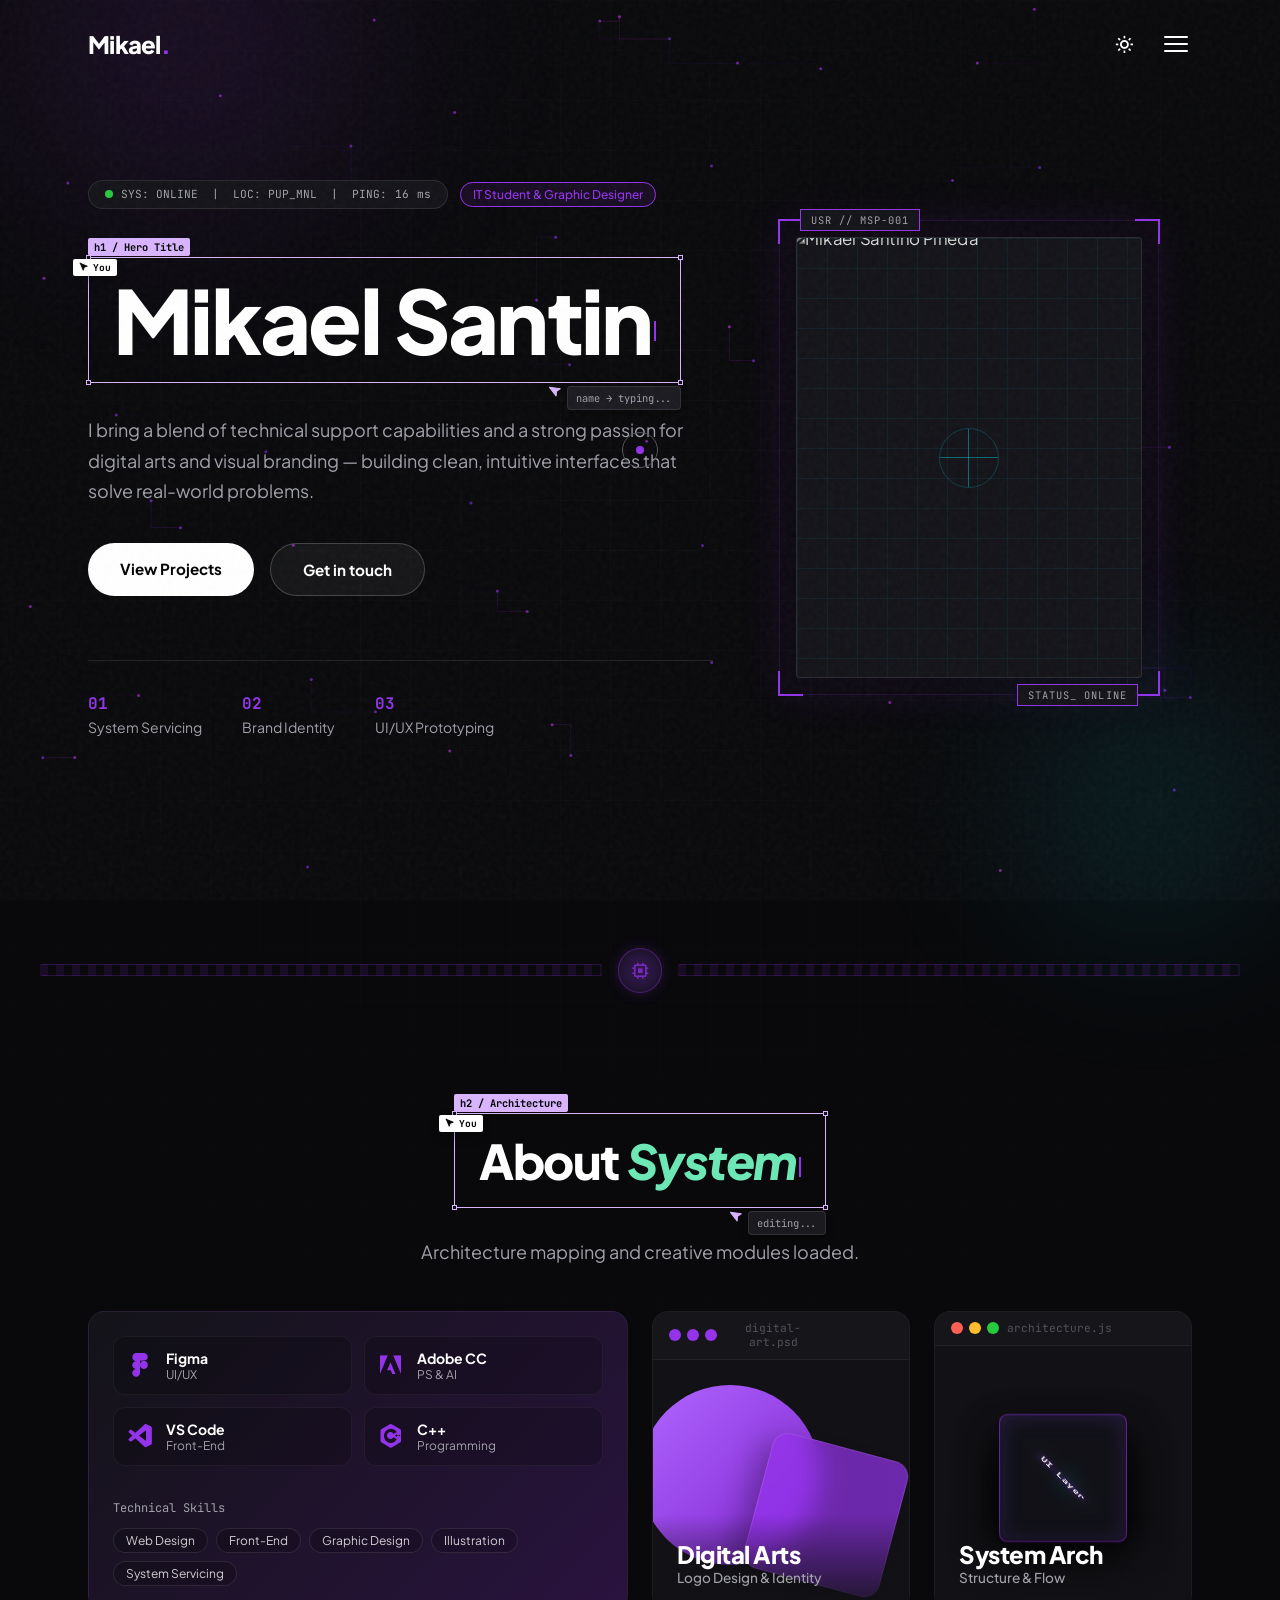
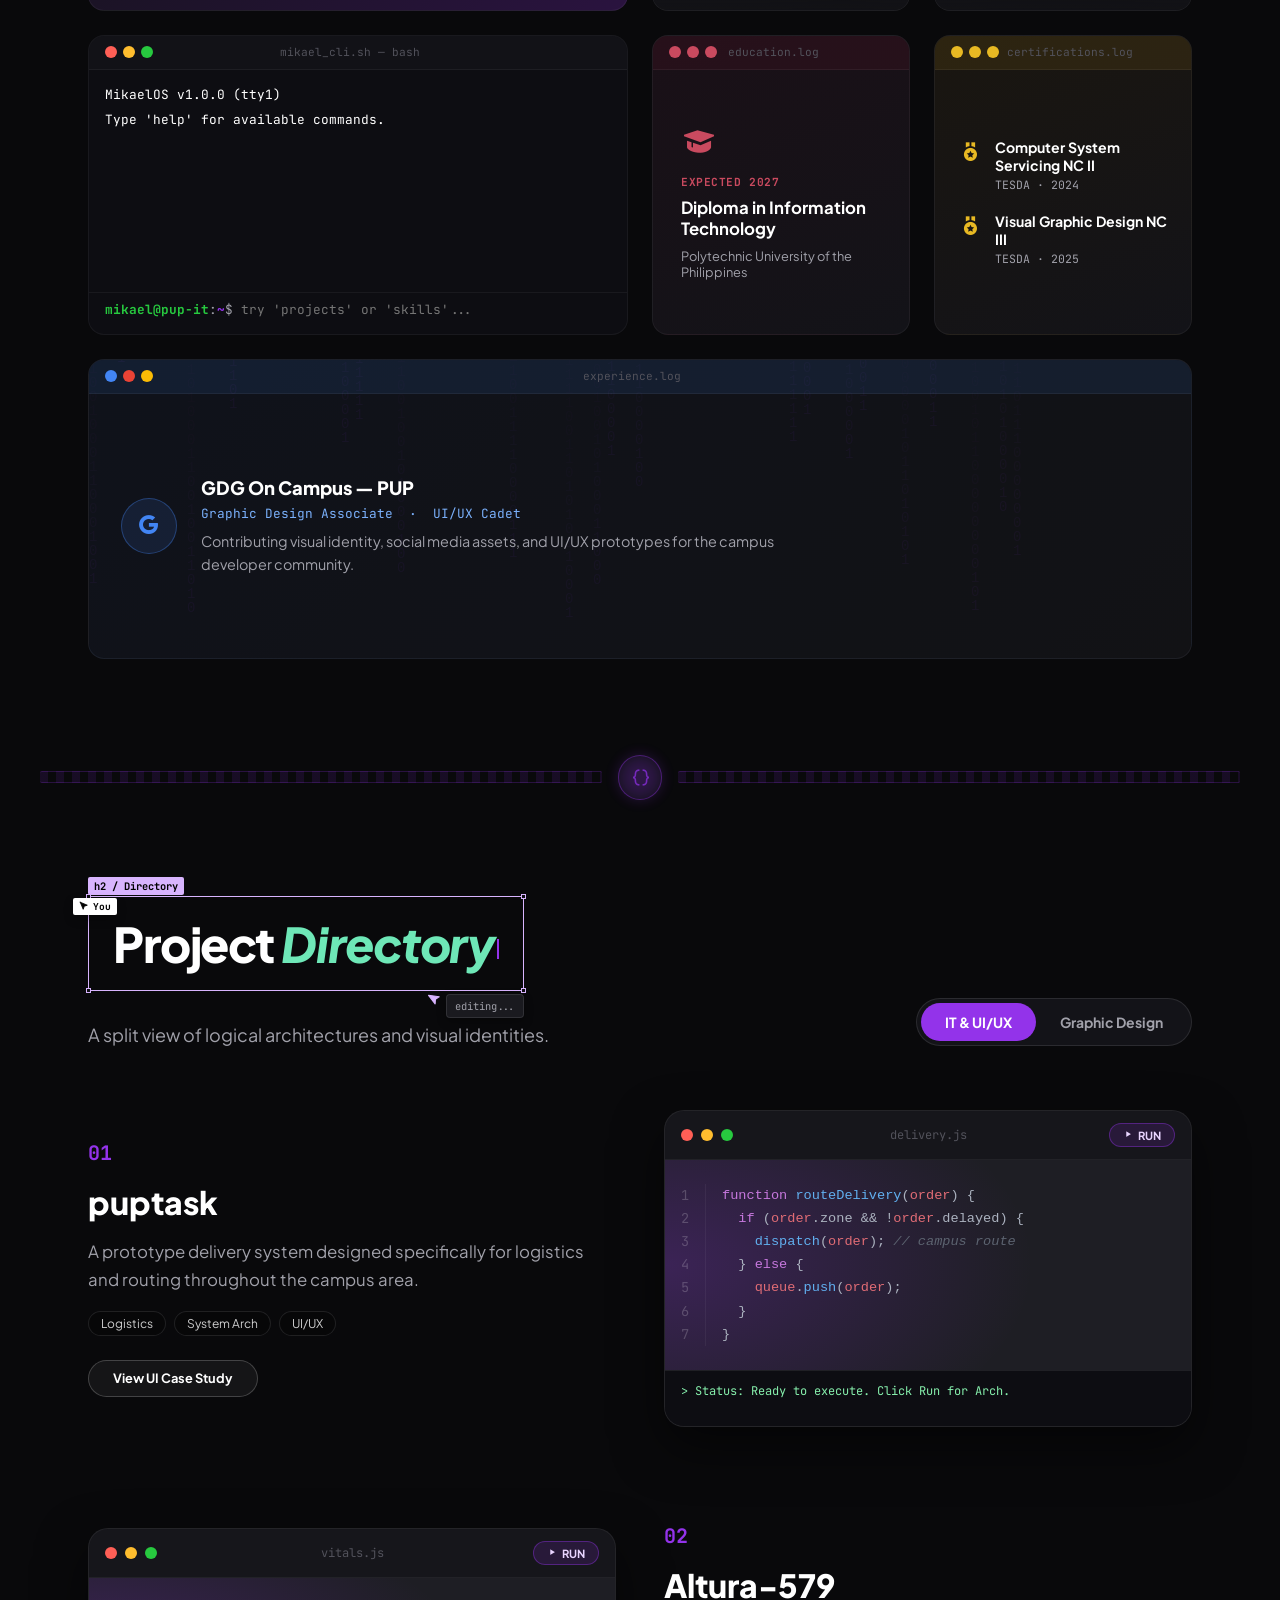
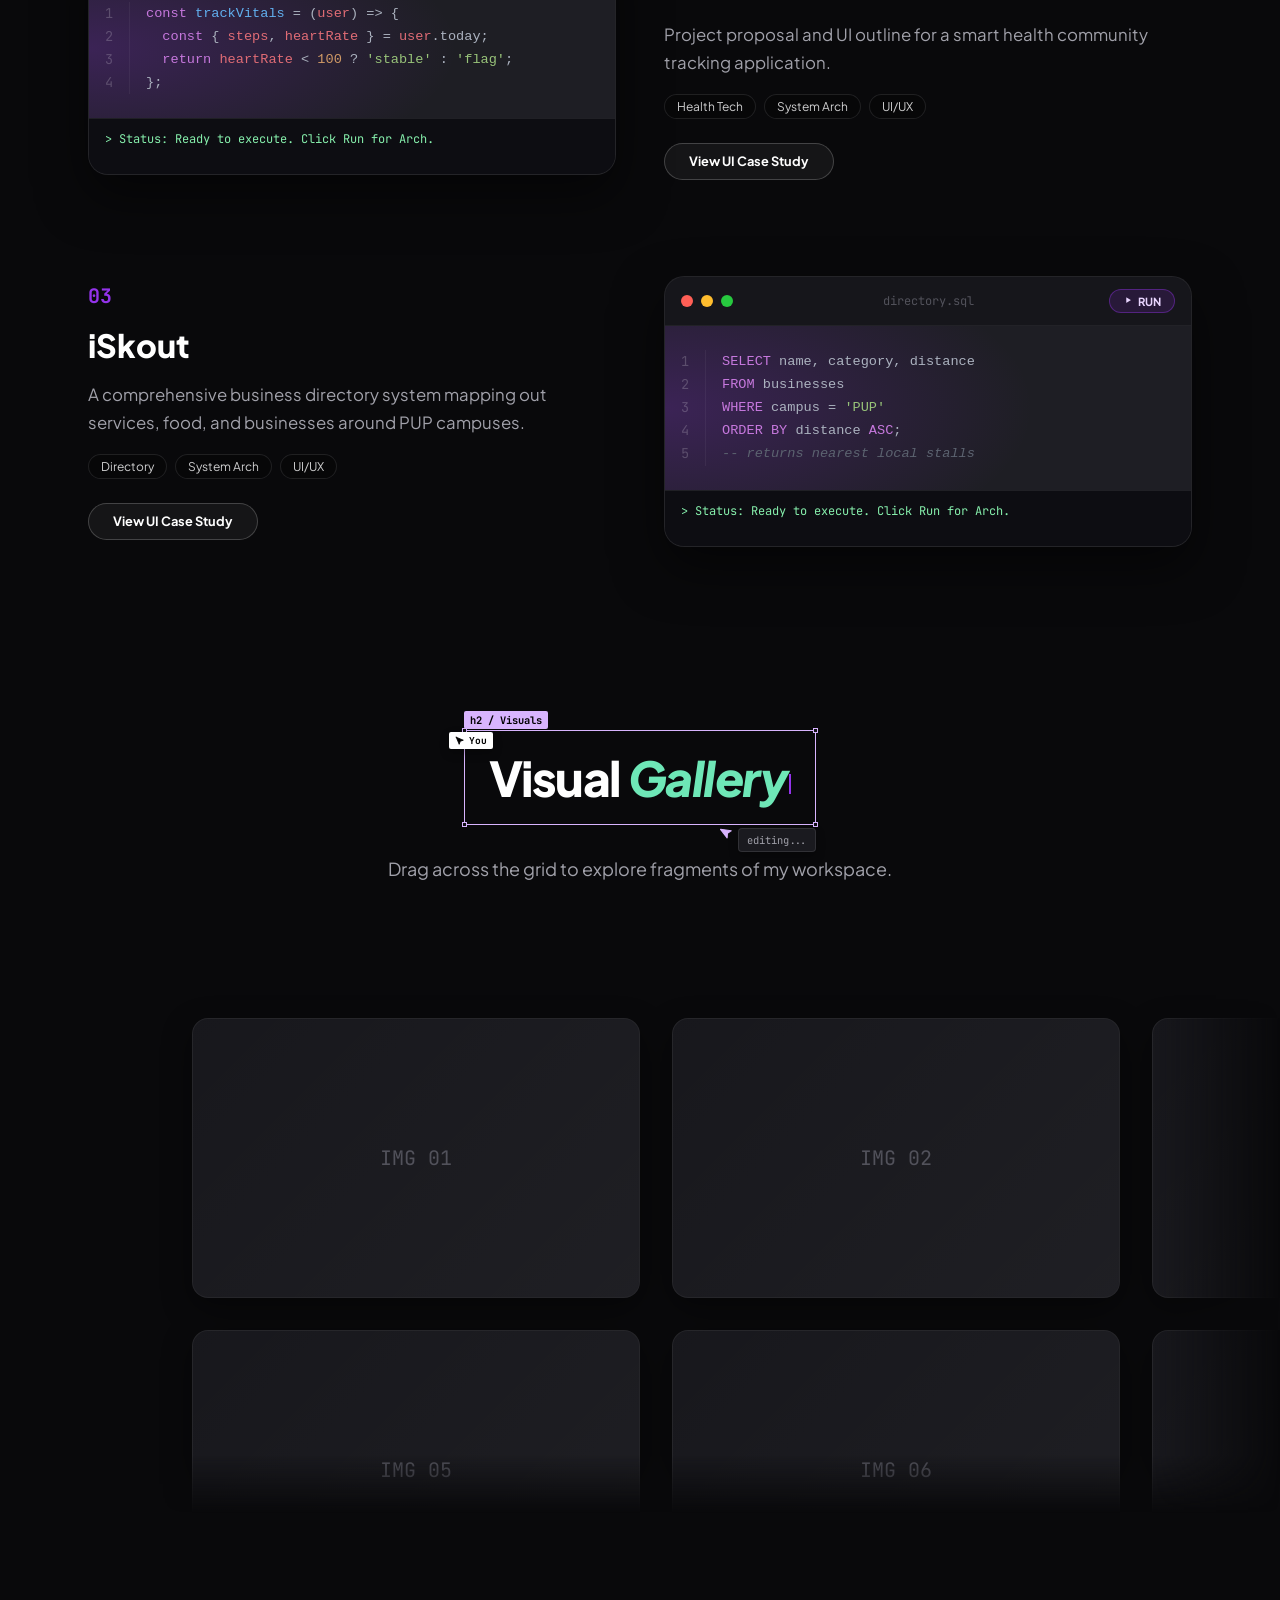
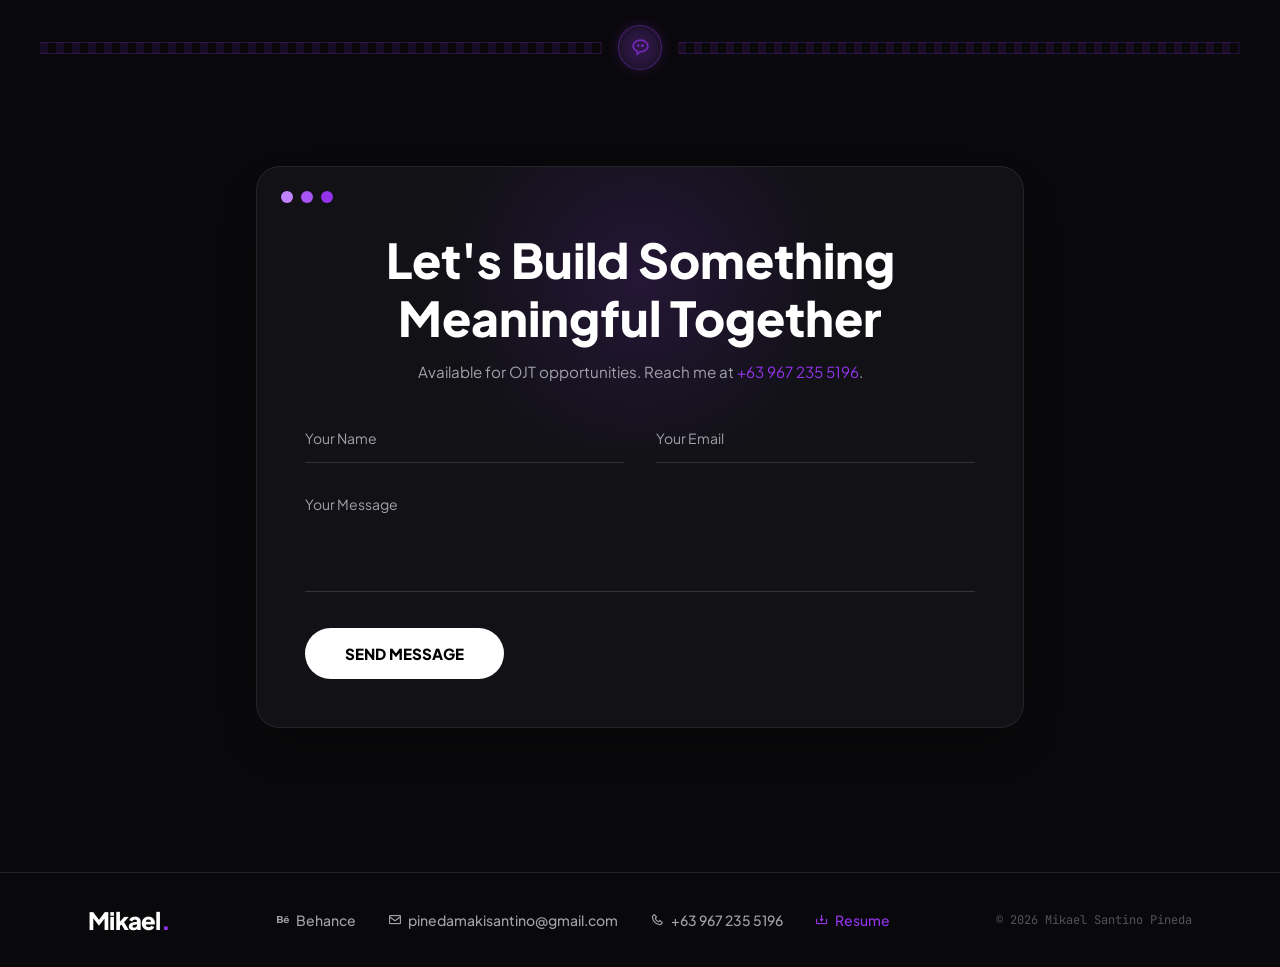
==== index.html @ d427afd7 "changed pic" ====
<!DOCTYPE html>
<html lang="en">
<head>
  <meta charset="UTF-8" />
  <meta name="viewport" content="width=device-width, initial-scale=1.0" />
  <title>Mikael Santino Pineda — Portfolio</title>
  <meta name="description" content="IT Student & Graphic Designer at PUP Manila. Building clean, intuitive interfaces." />
  <meta property="og:title" content="Mikael Santino Pineda — Portfolio" />
  <meta property="og:type" content="website" />
  <meta name="twitter:card" content="summary_large_image" />
  <link rel="icon" href="data:image/svg+xml,<svg xmlns='http://www.w3.org/2000/svg' viewBox='0 0 100 100'><text y='.9em' font-size='90'>🖥</text></svg>" />
  <link href="https://fonts.googleapis.com/css2?family=JetBrains+Mono:wght@400;500;700&family=Plus+Jakarta+Sans:wght@300;400;500;600;700;800&display=swap" rel="stylesheet" />
  <link href="https://unpkg.com/boxicons@2.1.4/css/boxicons.min.css" rel="stylesheet" />
  <link rel="stylesheet" href="styles.css" />
</head>
<body>

  <!-- Scroll Progress -->
  <div id="scroll-progress"></div>

  <!-- Custom Cursor -->
  <div id="cursor-dot"></div>
  <div id="cursor-ring"><span id="cursor-label"></span></div>

  <!-- IT Blueprint Background -->
  <canvas id="bg-canvas"></canvas>
  <div id="bg-grid"></div>
  <div id="bg-glow-tl"></div>
  <div id="bg-glow-br"></div>

  <!-- Fixed Preloader (Hybrid IT + Design) -->
  <div id="preloader">
    <div id="loader-panel">
      <div class="loader-title">INITIALIZING WORKSPACE</div>
      <div class="loader-split">
        <!-- IT Aspect -->
        <div class="loader-half it-side">
          <div class="half-header"><i class='bx bx-terminal'></i> IT / Dev</div>
          <div class="half-body font-mono" id="it-log">> sys.boot()</div>
        </div>
        <!-- Design Aspect -->
        <div class="loader-half design-side">
          <div class="half-header"><i class='bx bx-palette'></i> Graphic Design</div>
          <div class="half-body font-sans" id="des-log">Allocating Canvas...</div>
        </div>
      </div>

      <div class="loader-progress-wrap">
        <div class="loader-progress-bg">
          <div class="loader-bar" id="loader-bar"></div>
        </div>
        <div class="loader-pct" id="loader-pct">0%</div>
      </div>
    </div>

    <!-- Final Logo Reveal -->
    <div id="preloader-logo" class="hidden">
      <div class="logo-text">Mikael<span class="accent">.</span></div>
      <div class="logo-sub">HYBRID CREATIVE ENGINE</div>
    </div>
  </div>

  <!-- Header -->
  <header id="header">
    <div class="container header-inner">
      <a href="#home" class="logo" data-cursor="">Mikael<span class="accent">.</span><div class="logo-glitch"></div></a>
      
      <div class="header-actions">
        <button id="theme-toggle" class="theme-toggle" aria-label="Toggle theme" data-cursor="THEME">
          <i class='bx bx-sun' id="theme-icon"></i>
        </button>
        <button id="menu-toggle" aria-label="Toggle menu" data-cursor="MENU">
          <span></span><span></span><span></span>
        </button>
      </div>
    </div>
  </header>

  <!-- Mobile Menu -->
  <div id="mobile-menu">
    <a href="#home" class="mobile-link">Home</a>
    <a href="#about" class="mobile-link">About</a>
    <a href="#projects" class="mobile-link">Projects</a>
    <a href="#gallery" class="mobile-link">Gallery</a>
    <a href="#contact" class="mobile-link">Contact</a>
    <a href="Resume_Pineda.pdf" download class="mobile-resume">Download Resume</a>
  </div>

  <main>

    <!-- ===== HERO ===== -->
    <section id="home" class="hero">
      <div class="container hero-grid">

        <div class="hero-left reveal">
          <div class="hero-badges">
            <div class="hero-status">
              <span class="status-dot"></span>
              SYS: ONLINE &nbsp;|&nbsp; LOC: PUP_MNL &nbsp;|&nbsp; PING: <span id="ping">14</span>ms
            </div>
            <div class="hero-role-badge">IT Student & Graphic Designer</div>
          </div>

          <!-- Interactive Figma Edit Box (Now on the Title) -->
          <div class="figma-edit-box reveal">
            <!-- Anchor Corners -->
            <div class="f-anchor tl"></div>
            <div class="f-anchor tr"></div>
            <div class="f-anchor bl"></div>
            <div class="f-anchor br"></div>
            
            <!-- Top Labels -->
            <div class="f-label-top">
              <div class="f-tag">h1 / Hero Title</div>
              <div class="f-user">
                <svg width="10" height="10" viewBox="0 0 24 24" fill="#000" stroke="#000" stroke-width="2" stroke-linecap="round" stroke-linejoin="round"><path d="M3 3l7.07 16.97 2.51-7.39 7.39-2.51L3 3z"/></svg>
                You
              </div>
            </div>

            <!-- Bottom Label -->
            <div class="f-label-bottom">
              <div class="f-cursor-icon">
                <svg width="14" height="14" viewBox="0 0 24 24" fill="var(--purple-300)" stroke="var(--purple-300)" stroke-width="2" stroke-linecap="round" stroke-linejoin="round" style="transform: rotate(-15deg);"><path d="M3 3l7.07 16.97 2.51-7.39 7.39-2.51L3 3z"/></svg>
              </div>
              <div class="f-status">name &rarr; typing...</div>
            </div>

            <!-- Typing Content (Massive Title) -->
            <!-- Typing Content (Massive Title) -->
            <h1 class="hero-title" style="margin-bottom: 0;">
              <!-- Added data-text below so the script knows what to type -->
              <span id="hero-title-type" data-text="Mikael Santino <br/><span class='f-highlight'>Pineda.</span>"></span><span class="cursor-blink"></span>
            </h1>
          </div>

          <!-- Restored Static Subtitle -->
          <div class="hero-subtitle-wrap reveal">
            <p class="hero-subtitle">I bring a blend of technical support capabilities and a strong passion for digital arts and visual branding — building clean, intuitive interfaces that solve real-world problems.</p>
          </div>

          <div class="hero-btns">
            <a href="#projects" class="btn-primary magnetic" data-cursor="">View Projects</a>
            <a href="#contact" class="btn-ghost magnetic" data-cursor="">Get in touch</a>
          </div>

          <div class="hero-stats">
            <div class="hero-stat"><span class="stat-num">01</span><span class="stat-label">System Servicing</span></div>
            <div class="hero-stat"><span class="stat-num">02</span><span class="stat-label">Brand Identity</span></div>
            <div class="hero-stat"><span class="stat-num">03</span><span class="stat-label">UI/UX Prototyping</span></div>
          </div>
        </div>

        <div class="hero-right reveal">
          <!-- Upgraded System-Themed Portrait -->
          <div class="portrait-tech-wrapper tilt-card" data-cursor="IDENTIFY">
            <!-- Hardware Corners -->
            <div class="tech-corner tl"></div><div class="tech-corner tr"></div>
            <div class="tech-corner bl"></div><div class="tech-corner br"></div>

            <!-- Image & Overlays -->
            <div class="portrait-image-container">
              <img src="IMG_20260731_223307_337.jpg" alt="Mikael Santino Pineda" class="portrait-img" id="portrait-img" />
              <div class="hud-overlay"></div>
              <div class="portrait-scanner"></div>
              <div class="crosshair"></div>
            </div>

            <!-- Floating Data Labels -->
            <div class="tech-label top-left">USR // MSP-001</div>
            <div class="tech-label bottom-right">STATUS_ <span class="accent-cyan blink-text">ONLINE</span></div>
          </div>
        </div>

      </div>
    </section>

    <!-- Data Bus Section Divider -->
    <div class="section-divider">
      <div class="data-bus-block left"></div>
      <div class="divider-icon"><div class="divider-glow"></div><i class='bx bx-chip'></i></div>
      <div class="data-bus-block right"></div>
    </div>

    <!-- ===== ABOUT / BENTO ===== -->
    <section id="about" class="about">
      <div class="container">
        <div class="section-header reveal">
          <!-- Figma Box (Centered) -->
          <div class="figma-edit-box center-box">
            <div class="f-anchor tl"></div><div class="f-anchor tr"></div><div class="f-anchor bl"></div><div class="f-anchor br"></div>
            
            <div class="f-label-top">
              <div class="f-tag">h2 / Architecture</div>
              <div class="f-user">
                <svg width="10" height="10" viewBox="0 0 24 24" fill="#000" stroke="#000" stroke-width="2" stroke-linecap="round" stroke-linejoin="round"><path d="M3 3l7.07 16.97 2.51-7.39 7.39-2.51L3 3z"/></svg>You
              </div>
            </div>

            <div class="f-label-bottom">
              <div class="f-cursor-icon">
                <svg width="14" height="14" viewBox="0 0 24 24" fill="var(--purple-300)" stroke="var(--purple-300)" stroke-width="2" stroke-linecap="round" stroke-linejoin="round" style="transform: rotate(-15deg);"><path d="M3 3l7.07 16.97 2.51-7.39 7.39-2.51L3 3z"/></svg>
              </div>
              <div class="f-status">editing...</div>
            </div>

            <h2 style="margin-bottom: 0;">
              <span id="about-title-type"></span><span class="cursor-blink"></span>
            </h2>
          </div>
          <p style="margin-top: 1rem;">Architecture mapping and creative modules loaded.</p>
        </div>

        <div class="bento-grid" id="bento-grid">

          <!-- Card 1: Core Stack -->
          <div class="bento-card stack-card reveal tilt-card">
            <div class="stack-tools">
              <div class="tool-item"><i class='bx bxl-figma'></i><div><div class="tool-name">Figma</div><div class="tool-role">UI/UX</div></div></div>
              <div class="tool-item"><i class='bx bxl-adobe'></i><div><div class="tool-name">Adobe CC</div><div class="tool-role">PS & AI</div></div></div>
              <div class="tool-item"><i class='bx bxl-visual-studio'></i><div><div class="tool-name">VS Code</div><div class="tool-role">Front-End</div></div></div>
              <div class="tool-item"><i class='bx bxl-c-plus-plus'></i><div><div class="tool-name">C++</div><div class="tool-role">Programming</div></div></div>
            </div>
            <div>
              <div class="card-label">Technical Skills</div>
              <div class="tag-row">
                <span class="tag">Web Design</span>
                <span class="tag">Front-End</span>
                <span class="tag">Graphic Design</span>
                <span class="tag">Illustration</span>
                <span class="tag">System Servicing</span>
              </div>
            </div>
          </div>

          <!-- Card 2: Digital Arts -->
          <div class="bento-card art-card reveal tilt-card" data-cursor="PEEK">
            <div class="mac-bar purple">
              <div class="mac-dots"><span></span><span></span><span></span></div>
              <div class="mac-title">digital-art.psd</div>
              <div class="mac-spacer"></div>
            </div>
            <div class="art-canvas">
              <div class="art-circle"></div>
              <div class="art-square glass-effect"></div>
            </div>
            <div class="card-footer-abs solid-overlay">
              <div class="card-footer-title">Digital Arts</div>
              <div class="card-footer-sub">Logo Design & Identity</div>
            </div>
          </div>

          <!-- Card 3: 3D System Arch -->
          <div class="bento-card arch-card reveal tilt-card" data-cursor="PEEK">
            <div class="mac-bar">
              <div class="mac-dots traffic"><span class="red"></span><span class="yellow"></span><span class="green"></span></div>
              <div class="mac-title">architecture.js</div>
              <div class="mac-spacer"></div>
            </div>
            <div class="arch-canvas">
              <div class="arch-3d">
                <div class="arch-connector"></div>
                <div class="arch-layer layer-top"><span>UI Layer</span></div>
                <div class="arch-layer layer-mid"><span>API Gateway</span></div>
                <div class="arch-layer layer-bot"><span>Database</span></div>
                <div class="arch-packet"></div>
                <div class="arch-packet delay"></div>
              </div>
            </div>
            <div class="card-footer-abs solid-overlay">
              <div class="card-footer-title">System Arch</div>
              <div class="card-footer-sub">Structure & Flow</div>
            </div>
          </div>

          <!-- Card 4: Interactive CLI Terminal -->
          <div class="bento-card terminal-card reveal tilt-card">
            <div class="mac-bar">
              <div class="mac-dots traffic"><span class="red"></span><span class="yellow"></span><span class="green"></span></div>
              <div class="mac-title">mikael_cli.sh — bash</div>
              <div class="mac-spacer"></div>
            </div>
            <div class="terminal-body" id="terminal-body">
              <div class="term-line"><span class="term-output">MikaelOS v1.0.0 (tty1)</span></div>
              <div class="term-line"><span class="term-output">Type 'help' for available commands.</span></div>
            </div>
            <div class="term-input-row">
              <span class="term-user">mikael@pup-it</span>:<span class="term-path">~</span>$&nbsp;
              <input type="text" id="terminal-input" class="term-input" placeholder="try 'projects' or 'skills'..." spellcheck="false" autocomplete="off" />
            </div>
          </div>

          <!-- Card 5: Education -->
          <div class="bento-card edu-card reveal tilt-card">
            <div class="mac-bar edu-theme">
              <div class="mac-dots edu"><span></span><span></span><span></span></div>
              <div class="mac-title">education.log</div>
              <div class="mac-spacer"></div>
            </div>
            <div class="edu-body">
              <i class='bx bxs-graduation edu-icon'></i>
              <div class="edu-year">Expected 2027</div>
              <div class="edu-role">Diploma in Information Technology</div>
              <div class="edu-org">Polytechnic University of the Philippines</div>
            </div>
          </div>

          <!-- Card 6: Certifications -->
          <div class="bento-card cert-card reveal tilt-card">
            <div class="mac-bar cert-theme">
              <div class="mac-dots cert"><span></span><span></span><span></span></div>
              <div class="mac-title">certifications.log</div>
              <div class="mac-spacer"></div>
            </div>
            <div class="cert-body">
              <div class="cert-item">
                <i class='bx bxs-medal cert-icon'></i>
                <div>
                  <div class="cert-name">Computer System Servicing NC II</div>
                  <div class="cert-org">TESDA · 2024</div>
                </div>
              </div>
              <div class="cert-item">
                <i class='bx bxs-medal cert-icon'></i>
                <div>
                  <div class="cert-name">Visual Graphic Design NC III</div>
                  <div class="cert-org">TESDA · 2025</div>
                </div>
              </div>
            </div>
          </div>

          <!-- Card 7: GDG Experience (full width) -->
          <div class="bento-card gdg-card reveal tilt-card">
            <canvas id="binary-canvas" class="binary-canvas"></canvas>
            <div class="mac-bar gdg-theme">
              <div class="mac-dots gdg"><span></span><span></span><span></span></div>
              <div class="mac-title">experience.log</div>
              <div class="mac-spacer"></div>
            </div>
            <div class="gdg-body">
              <div class="gdg-icon"><i class='bx bxl-google'></i></div>
              <div class="gdg-text">
                <div class="gdg-org">GDG On Campus — PUP</div>
                <div class="gdg-roles">Graphic Design Associate &nbsp;·&nbsp; UI/UX Cadet</div>
                <div class="gdg-desc">Contributing visual identity, social media assets, and UI/UX prototypes for the campus developer community.</div>
              </div>
            </div>
          </div>

        </div>
      </div>
    </section>

    <!-- Data Bus Section Divider -->
    <div class="section-divider">
      <div class="data-bus-block left"></div>
      <div class="divider-icon"><div class="divider-glow"></div><i class='bx bx-code-curly'></i></div>
      <div class="data-bus-block right"></div>
    </div>

    <!-- ===== PROJECTS ===== -->
    <section id="projects" class="projects">
      <div class="container">
        <div class="projects-header reveal">
          <div>
            <!-- Figma Box (Left Aligned) -->
            <div class="figma-edit-box" style="margin-top: 0;">
              <div class="f-anchor tl"></div><div class="f-anchor tr"></div><div class="f-anchor bl"></div><div class="f-anchor br"></div>
              
              <div class="f-label-top">
                <div class="f-tag">h2 / Directory</div>
                <div class="f-user">
                  <svg width="10" height="10" viewBox="0 0 24 24" fill="#000" stroke="#000" stroke-width="2" stroke-linecap="round" stroke-linejoin="round"><path d="M3 3l7.07 16.97 2.51-7.39 7.39-2.51L3 3z"/></svg>You
                </div>
              </div>

              <div class="f-label-bottom">
                <div class="f-cursor-icon">
                  <svg width="14" height="14" viewBox="0 0 24 24" fill="var(--purple-300)" stroke="var(--purple-300)" stroke-width="2" stroke-linecap="round" stroke-linejoin="round" style="transform: rotate(-15deg);"><path d="M3 3l7.07 16.97 2.51-7.39 7.39-2.51L3 3z"/></svg>
                </div>
                <div class="f-status">editing...</div>
              </div>

              <h2 style="margin-bottom: 0;">
                <span id="project-title-type"></span><span class="cursor-blink"></span>
              </h2>
            </div>
            <p style="margin-top: 1rem;">A split view of logical architectures and visual identities.</p>
          </div>
          
          <!-- 2-Tab Switcher -->
          <div class="tab-switcher">
            <button class="tab-btn active" data-tab="IT">IT & UI/UX</button>
            <button class="tab-btn" data-tab="GD">Graphic Design</button>
          </div>
        </div>

        <!-- 1. IT & UI/UX Combined Tab -->
        <div id="tab-IT" class="tab-panel active">
          <div class="it-projects">

            <!-- Combined Project 1 -->
            <div class="it-project">
              <div class="it-info">
                <div class="project-num">01</div>
                <h3>puptask</h3>
                <p>A prototype delivery system designed specifically for logistics and routing throughout the campus area.</p>
                <div class="tag-row"><span class="tag">Logistics</span><span class="tag">System Arch</span><span class="tag">UI/UX</span></div>
                <a href="project.html" class="btn-ghost" style="padding: 0.6rem 1.5rem; font-size: 0.8rem; margin-top: 0.5rem; width: fit-content;" data-cursor="VIEW">View UI Case Study</a>
              </div>
              <div class="code-window tilt-card" data-output="> Running delivery.js...&#10;[SUCCESS] Route calculated: Main Campus -&gt; CEA (Distance: 450m)&#10;[LOG] Order #1042 dispatched cleanly!">
                <div class="code-bar">
                  <div class="mac-dots traffic"><span class="red"></span><span class="yellow"></span><span class="green"></span></div>
                  <div class="code-filename">delivery.js</div>
                  <button class="run-btn magnetic" data-cursor=""><i class='bx bx-play'></i> RUN</button>
                </div>
                <div class="code-body">
                  <div class="line-nums"><span>1</span><span>2</span><span>3</span><span>4</span><span>5</span><span>6</span><span>7</span></div>
                  <pre><code><span class="code-kw">function</span> <span class="code-fn">routeDelivery</span>(<span class="code-var">order</span>) {
  <span class="code-kw">if</span> (<span class="code-var">order</span>.zone &amp;&amp; !<span class="code-var">order</span>.delayed) {
    <span class="code-fn">dispatch</span>(<span class="code-var">order</span>); <span class="code-comment">// campus route</span>
  } <span class="code-kw">else</span> {
    <span class="code-var">queue</span>.<span class="code-fn">push</span>(<span class="code-var">order</span>);
  }
}</code></pre>
                </div>
                <div class="code-console"><span class="console-placeholder">> Status: Ready to execute. Click Run for Arch.</span></div>
              </div>
            </div>

            <!-- Combined Project 2 -->
            <div class="it-project reverse">
              <div class="it-info">
                <div class="project-num">02</div>
                <h3>Altura-579</h3>
                <p>Project proposal and UI outline for a smart health community tracking application.</p>
                <div class="tag-row"><span class="tag">Health Tech</span><span class="tag">System Arch</span><span class="tag">UI/UX</span></div>
                <a href="project.html" class="btn-ghost" style="padding: 0.6rem 1.5rem; font-size: 0.8rem; margin-top: 0.5rem; width: fit-content;" data-cursor="VIEW">View UI Case Study</a>
              </div>
              <div class="code-window tilt-card" data-output="> Running vitals.js...&#10;[ANALYZING] Heart Rate: 78 BPM | Steps: 8,420&#10;[STATUS] Health status: STABLE (Normal Range)">
                <div class="code-bar">
                  <div class="mac-dots traffic"><span class="red"></span><span class="yellow"></span><span class="green"></span></div>
                  <div class="code-filename">vitals.js</div>
                  <button class="run-btn magnetic" data-cursor=""><i class='bx bx-play'></i> RUN</button>
                </div>
                <div class="code-body">
                  <div class="line-nums"><span>1</span><span>2</span><span>3</span><span>4</span></div>
                  <pre><code><span class="code-kw">const</span> <span class="code-fn">trackVitals</span> = (<span class="code-var">user</span>) =&gt; {
  <span class="code-kw">const</span> { <span class="code-var">steps</span>, <span class="code-var">heartRate</span> } = <span class="code-var">user</span>.today;
  <span class="code-kw">return</span> <span class="code-var">heartRate</span> &lt; <span class="code-num">100</span> ? <span class="code-str">'stable'</span> : <span class="code-str">'flag'</span>;
};</code></pre>
                </div>
                <div class="code-console"><span class="console-placeholder">> Status: Ready to execute. Click Run for Arch.</span></div>
              </div>
            </div>

            <!-- Combined Project 3 -->
            <div class="it-project">
              <div class="it-info">
                <div class="project-num">03</div>
                <h3>iSkout</h3>
                <p>A comprehensive business directory system mapping out services, food, and businesses around PUP campuses.</p>
                <div class="tag-row"><span class="tag">Directory</span><span class="tag">System Arch</span><span class="tag">UI/UX</span></div>
                <a href="project.html" class="btn-ghost" style="padding: 0.6rem 1.5rem; font-size: 0.8rem; margin-top: 0.5rem; width: fit-content;" data-cursor="VIEW">View UI Case Study</a>
              </div>
              <div class="code-window tilt-card" data-output="> Executing directory.sql...&#10;[SQL] Fetching local PUP food stalls...&#10;[RESULTS] 12 businesses returned. Sorted by distance (ASC).">
                <div class="code-bar">
                  <div class="mac-dots traffic"><span class="red"></span><span class="yellow"></span><span class="green"></span></div>
                  <div class="code-filename">directory.sql</div>
                  <button class="run-btn magnetic" data-cursor=""><i class='bx bx-play'></i> RUN</button>
                </div>
                <div class="code-body">
                  <div class="line-nums"><span>1</span><span>2</span><span>3</span><span>4</span><span>5</span></div>
                  <pre><code><span class="code-kw">SELECT</span> name, category, distance
<span class="code-kw">FROM</span> businesses
<span class="code-kw">WHERE</span> campus = <span class="code-str">'PUP'</span>
<span class="code-kw">ORDER BY</span> distance <span class="code-kw">ASC</span>;
<span class="code-comment">-- returns nearest local stalls</span></code></pre>
                </div>
                <div class="code-console"><span class="console-placeholder">> Status: Ready to execute. Click Run for Arch.</span></div>
              </div>
            </div>

          </div>
        </div>

        <!-- 2. Graphic Design Tab (Visual Only) -->
        <div id="tab-GD" class="tab-panel">
          <div class="gd-filters">
            <button class="filter-btn active" data-filter="All">All</button>
            <button class="filter-btn" data-filter="Logo">Logo</button>
            <button class="filter-btn" data-filter="Social Media">Social Media</button>
            <button class="filter-btn" data-filter="Pubmats">Pubmats</button>
          </div>

          <div class="gd-grid">
            <div class="gd-card tilt-card" data-cat="Logo">
              <div class="gd-card-bar"><div class="mac-dots purple"><span></span><span></span><span></span></div><div class="mac-title">gdg-logo.ai</div></div>
              <div class="gd-preview Logo"><div class="gd-shape"><div class="logo-outer"><div class="logo-inner"></div></div></div></div>
              <div class="gd-info"><div class="gd-title">GDG Chapter Identity</div><div class="gd-cat">Logo</div></div>
            </div>

            <div class="gd-card tilt-card" data-cat="Pubmats">
              <div class="gd-card-bar"><div class="mac-dots purple"><span></span><span></span><span></span></div><div class="mac-title">conference.psd</div></div>
              <div class="gd-preview Pubmats"><div class="gd-shape"><div class="pub-bars"><div></div><div></div><div></div></div></div></div>
              <div class="gd-info"><div class="gd-title">Tech Conference</div><div class="gd-cat">Pubmats</div></div>
            </div>

            <div class="gd-card tilt-card" data-cat="Social Media">
              <div class="gd-card-bar"><div class="mac-dots purple"><span></span><span></span><span></span></div><div class="mac-title">campaign-post.psd</div></div>
              <div class="gd-preview Social"><div class="gd-shape"><div class="social-card"><div class="social-avatar"></div></div></div></div>
              <div class="gd-info"><div class="gd-title">Agency Campaign</div><div class="gd-cat">Social Media</div></div>
            </div>

            <div class="gd-card tilt-card" data-cat="Pubmats">
              <div class="gd-card-bar"><div class="mac-dots purple"><span></span><span></span><span></span></div><div class="mac-title">recruitment.ai</div></div>
              <div class="gd-preview Pubmats"><div class="gd-shape"><div class="pub-bars"><div></div><div></div><div></div></div></div></div>
              <div class="gd-info"><div class="gd-title">Campus Recruitment</div><div class="gd-cat">Pubmats</div></div>
            </div>
          </div>
        </div>

      </div>
    </section>

<!-- ===== GALLERY (2D Draggable Workspace) ===== -->
   <section id="gallery" class="gallery">
      <div class="container">
        <div class="section-header reveal">
          <!-- Figma Box (Centered) -->
          <div class="figma-edit-box center-box">
            <div class="f-anchor tl"></div><div class="f-anchor tr"></div><div class="f-anchor bl"></div><div class="f-anchor br"></div>
            
            <div class="f-label-top">
              <div class="f-tag">h2 / Visuals</div>
              <div class="f-user">
                <svg width="10" height="10" viewBox="0 0 24 24" fill="#000" stroke="#000" stroke-width="2" stroke-linecap="round" stroke-linejoin="round"><path d="M3 3l7.07 16.97 2.51-7.39 7.39-2.51L3 3z"/></svg>You
              </div>
            </div>

            <div class="f-label-bottom">
              <div class="f-cursor-icon">
                <svg width="14" height="14" viewBox="0 0 24 24" fill="var(--purple-300)" stroke="var(--purple-300)" stroke-width="2" stroke-linecap="round" stroke-linejoin="round" style="transform: rotate(-15deg);"><path d="M3 3l7.07 16.97 2.51-7.39 7.39-2.51L3 3z"/></svg>
              </div>
              <div class="f-status">editing...</div>
            </div>

            <h2 style="margin-bottom: 0;">
              <span id="gallery-title-type"></span><span class="cursor-blink"></span>
            </h2>
          </div>
          <p style="margin-top: 1rem;">Drag across the grid to explore fragments of my workspace.</p>
        </div>
      </div>
      
      <!-- CSS Mask Wrappers for feathering edges -->
      <div class="gallery-mask-x">
        <div class="gallery-mask-y">
          <!-- The constrained viewport -->
          <div class="gallery-viewport" id="gallery-viewport">
            <div class="gallery-track">
              <!-- Column 1 -->
              <div class="g-item tilt-card" data-cursor="VIEW"><div class="g-img-placeholder">IMG 01</div></div>
              <div class="g-item tilt-card" data-cursor="VIEW"><div class="g-img-placeholder">IMG 02</div></div>
              <div class="g-item tilt-card" data-cursor="VIEW"><div class="g-img-placeholder">IMG 03</div></div>
              
              <!-- Column 2 -->
              <div class="g-item tilt-card" data-cursor="VIEW"><div class="g-img-placeholder">IMG 04</div></div>
              <div class="g-item tilt-card" data-cursor="VIEW"><div class="g-img-placeholder">IMG 05</div></div>
              <div class="g-item tilt-card" data-cursor="VIEW"><div class="g-img-placeholder">IMG 06</div></div>
              
              <!-- Column 3 -->
              <div class="g-item tilt-card" data-cursor="VIEW"><div class="g-img-placeholder">IMG 07</div></div>
              <div class="g-item tilt-card" data-cursor="VIEW"><div class="g-img-placeholder">IMG 08</div></div>
              <div class="g-item tilt-card" data-cursor="VIEW"><div class="g-img-placeholder">IMG 09</div></div>
              
              <!-- Column 4 -->
              <div class="g-item tilt-card" data-cursor="VIEW"><div class="g-img-placeholder">IMG 10</div></div>
              <div class="g-item tilt-card" data-cursor="VIEW"><div class="g-img-placeholder">IMG 11</div></div>
              <div class="g-item tilt-card" data-cursor="VIEW"><div class="g-img-placeholder">IMG 12</div></div>
            </div>
          </div>
        </div>
      </div>
    </section>

    <!-- Data Bus Section Divider -->
    <div class="section-divider">
      <div class="data-bus-block left"></div>
      <div class="divider-icon"><div class="divider-glow"></div><i class='bx bx-message-rounded-dots'></i></div>
      <div class="data-bus-block right"></div>
    </div>

    <!-- ===== CONTACT ===== -->
    <section id="contact" class="contact">
      <div class="container">
        <div class="contact-card reveal tilt-card">
          <div class="mac-dots-abs purple"><span></span><span></span><span></span></div>
          <div class="contact-glow"></div>
          <div class="contact-header">
            <h2>Let's Build Something<br/>Meaningful Together</h2>
            <p class="contact-sub">Available for OJT opportunities. Reach me at <span class="accent">+63 967 235 5196</span>.</p>
          </div>
          <form id="contact-form" class="contact-form" novalidate>
            <div class="form-row">
              <div class="form-field">
                <input type="text" id="f-name" required placeholder="Name" />
                <label for="f-name">Your Name</label>
              </div>
              <div class="form-field">
                <input type="email" id="f-email" required placeholder="Email" />
                <label for="f-email">Your Email</label>
              </div>
            </div>
            <div class="form-field">
              <textarea id="f-message" required placeholder="Message" rows="4"></textarea>
              <label for="f-message">Your Message</label>
            </div>
            <button type="submit" class="btn-submit magnetic" id="submit-btn" data-cursor="">SEND MESSAGE</button>
          </form>
        </div>
      </div>
    </section>

  </main>

  <!-- ===== FOOTER ===== -->
  <footer id="footer">
    <div class="container footer-inner">
      <div class="footer-logo">Mikael<span class="accent">.</span></div>
      <div class="footer-links">
        <a href="https://www.behance.net/gallery/242967603/Graphic-Design-Portfolio" target="_blank" rel="noreferrer" class="magnetic" data-cursor="LINK"><i class='bx bxl-behance'></i> Behance</a>
        <a href="mailto:pinedamakisantino@gmail.com" class="magnetic" data-cursor="EMAIL"><i class='bx bx-envelope'></i> pinedamakisantino@gmail.com</a>
        <span class="magnetic" data-cursor="PHONE"><i class='bx bx-phone'></i> +63 967 235 5196</span>
        <a href="Resume_Pineda.pdf" download class="accent-link magnetic" data-cursor="DOWNLOAD"><i class='bx bx-download'></i> Resume</a>
      </div>
      <div class="footer-copy">© 2026 Mikael Santino Pineda</div>
    </div>
  </footer>

  <script src="script.js"></script>
</body>
</html>
---- styles.css ----
/* ============================================================
   MIKAEL SANTINO PINEDA — PORTFOLIO
   styles.css
   ============================================================ */

/* ── Fonts & Reset ── */
*, *::before, *::after { box-sizing: border-box; margin: 0; padding: 0; }

:root {
  --bg-base:        #09090b;
  --bg-surface:     #0f0f13;
  --bg-card:        #131318;
  --text-primary:   #ffffff;
  --text-secondary: #a1a1aa;
  --text-muted:     #52525b;
  --accent:         #9333ea;
  --accent-hover:   #a855f7;
  --accent-glow:    rgba(147,51,234,0.4);
  --accent-cyan:    #00e5ff;
  --accent-green:   #27c93f;
  --purple-200:     #e9d5ff;
  --purple-300:     #d8b4fe;
  --maroon:         #9b1c31;
  --maroon-light:   #c94a5f;
  --gold:           #d4a017;
  --gold-light:     #e8b923;
  --gdg-blue:       #4285F4;
  --gdg-red:        #EA4335;
  --gdg-yellow:     #FBBC05;
  --font-sans: 'Plus Jakarta Sans', sans-serif;
  --font-mono: 'JetBrains Mono', monospace;
  --radius: 1rem;
}

html { scroll-behavior: smooth; }

body {
  font-family: var(--font-sans);
  background: var(--bg-base);
  color: var(--text-primary);
  overflow-x: hidden;
  cursor: none;
}

::selection { background: var(--accent); color: #fff; }

::-webkit-scrollbar { width: 6px; }
::-webkit-scrollbar-track { background: var(--bg-base); }
::-webkit-scrollbar-thumb { background: var(--text-muted); border-radius: 3px; }
::-webkit-scrollbar-thumb:hover { background: var(--text-secondary); }

a { text-decoration: none; color: inherit; }
button { cursor: none; font-family: var(--font-sans); border: none; background: none; outline: none;}
img { display: block; max-width: 100%; }

.container {
  width: 100%;
  max-width: 1200px;
  margin: 0 auto;
  padding: 0 1.25rem;
}

@media (min-width: 768px) { .container { padding: 0 2rem; } }
@media (min-width: 1024px) { .container { padding: 0 3rem; } }

.accent { color: var(--accent); }
.hidden { display: none !important; }

/* ── Scroll Progress ── */
#scroll-progress {
  position: fixed;
  top: 0; left: 0;
  height: 3px;
  width: 0%;
  background: linear-gradient(to right, var(--accent), var(--accent-cyan));
  z-index: 9999;
  pointer-events: none;
  transition: width 0.05s linear;
}

/* ── Custom Cursor ── */
#cursor-dot {
  position: fixed;
  top: 0; left: 0;
  width: 8px; height: 8px;
  background: var(--accent);
  border-radius: 50%;
  pointer-events: none;
  z-index: 9998;
  transform: translate(-50%, -50%);
  transition: opacity 0.3s;
}
#cursor-ring {
  position: fixed;
  top: 0; left: 0;
  width: 36px; height: 36px;
  border: 1.5px solid var(--text-muted);
  border-radius: 50%;
  pointer-events: none;
  z-index: 9997;
  transform: translate(-50%, -50%);
  display: flex; align-items: center; justify-content: center;
  transition: width 0.25s ease, height 0.25s ease, background 0.25s ease, border-color 0.25s ease;
}
#cursor-ring.hovering {
  width: 60px; height: 60px;
  background: rgba(147,51,234,0.25);
  border-color: var(--accent);
  backdrop-filter: blur(4px);
}
#cursor-label {
  font-family: var(--font-mono);
  font-size: 9px;
  font-weight: 700;
  letter-spacing: 0.08em;
  color: #fff;
  opacity: 0;
  transition: opacity 0.2s;
}
#cursor-ring.hovering #cursor-label { opacity: 1; }

@media (pointer: coarse) {
  #cursor-dot, #cursor-ring { display: none; }
  body { cursor: auto; }
  a, button { cursor: pointer; }
}

/* ── Background ── */
#bg-canvas {
  position: fixed;
  inset: 0;
  z-index: -15;
  pointer-events: none;
}
#bg-grid {
  position: fixed;
  inset: 0;
  z-index: -14;
  pointer-events: none;
  background-image:
    linear-gradient(to right,  rgba(255,255,255,0.02) 1px, transparent 1px),
    linear-gradient(to bottom, rgba(255,255,255,0.02) 1px, transparent 1px);
  background-size: 50px 50px;
  -webkit-mask-image: radial-gradient(circle at center, black 0%, transparent 80%);
  mask-image:        radial-gradient(circle at center, black 0%, transparent 80%);
}
#bg-glow-tl {
  position: fixed;
  top: -20%; left: -10%;
  width: 50%; height: 50%;
  border-radius: 50%;
  background: radial-gradient(circle, rgba(147,51,234,0.15) 0%, transparent 70%);
  filter: blur(80px);
  z-index: -13;
  pointer-events: none;
}
#bg-glow-br {
  position: fixed;
  bottom: -10%; right: -10%;
  width: 40%; height: 40%;
  border-radius: 50%;
  background: radial-gradient(circle, rgba(0,229,255,0.10) 0%, transparent 70%);
  filter: blur(60px);
  z-index: -13;
  pointer-events: none;
}

/* ── Preloader ── */
#preloader {
  position: fixed; inset: 0; z-index: 9990;
  background: var(--bg-base);
  display: flex; align-items: center; justify-content: center;
  transition: transform 0.8s cubic-bezier(0.16,1,0.3,1), opacity 0.8s;
}
#preloader.exit { transform: translateY(-100%); opacity: 0; pointer-events: none; }

#loader-panel {
  width: 90%; max-width: 600px;
  background: var(--bg-card);
  border: 1px solid rgba(255,255,255,0.05);
  border-radius: 1rem;
  padding: 2.5rem;
  box-shadow: 0 30px 60px rgba(0,0,0,0.5);
  display: flex; flex-direction: column; gap: 2.5rem;
  transition: opacity 0.4s ease, transform 0.4s ease;
}
.loader-title {
  text-align: center; font-family: var(--font-mono); font-size: 0.75rem;
  color: var(--text-muted); letter-spacing: 0.2em;
}
.loader-split { display: flex; gap: 2rem; position: relative; }
.loader-split::after {
  content: ''; position: absolute; left: 50%; top: 0; bottom: 0;
  width: 1px; background: rgba(255,255,255,0.05);
}
.loader-half { flex: 1; display: flex; flex-direction: column; gap: 1rem; }
.it-side { text-align: left; }
.design-side { text-align: right; align-items: flex-end; }

.half-header {
  display: flex; align-items: center; gap: 0.5rem;
  font-size: 0.85rem; font-weight: 700; color: var(--text-secondary);
  text-transform: uppercase; letter-spacing: 0.05em;
}
.it-side .half-header i { color: var(--accent-cyan); font-size: 1.25rem; }
.design-side .half-header { flex-direction: row-reverse; }
.design-side .half-header i { color: var(--accent); font-size: 1.25rem; }

.half-body { font-size: 0.85rem; height: 1.5rem; display: flex; align-items: center; }
.font-mono { font-family: var(--font-mono); color: var(--accent-cyan); }
.font-sans { font-family: var(--font-sans); font-weight: 600; color: var(--purple-300); }

.loader-progress-wrap { display: flex; flex-direction: column; gap: 1rem; align-items: center; }
.loader-progress-bg { width: 100%; height: 4px; background: rgba(255,255,255,0.05); border-radius: 2px; overflow: hidden; }
.loader-bar {
  height: 100%; width: 0%;
  background: linear-gradient(90deg, var(--accent-cyan) 0%, var(--accent) 100%);
  transition: width 0.1s linear;
}
#loader-pct { font-family: var(--font-mono); font-size: 1.2rem; font-weight: 700; color: #fff; }

#preloader-logo {
  position: absolute; inset: 0; display: flex; flex-direction: column;
  align-items: center; justify-content: center; gap: 0.5rem;
  animation: scaleUpFade 0.6s cubic-bezier(0.16,1,0.3,1) forwards;
}
#preloader-logo .logo-text { font-size: clamp(2.5rem, 8vw, 4.5rem); font-weight: 800; letter-spacing: -0.03em; }
.logo-sub { font-family: var(--font-mono); font-size: 0.75rem; color: var(--text-secondary); letter-spacing: 0.1em; text-transform: uppercase; }

@keyframes scaleUpFade {
  0% { opacity: 0; transform: scale(0.9); }
  100% { opacity: 1; transform: scale(1); }
}

@media (max-width: 480px) {
  .loader-split { flex-direction: column; gap: 1.5rem; }
  .loader-split::after { display: none; }
  .design-side { text-align: left; align-items: flex-start; }
  .design-side .half-header { flex-direction: row; }
  #loader-panel { padding: 1.5rem; }
}

/* ── Header ── */
#header {
  position: fixed;
  top: 0; left: 0; right: 0;
  z-index: 900;
  padding: 1.5rem 0;
  transition: padding 0.3s, background 0.3s, border-color 0.3s, backdrop-filter 0.3s;
  border-bottom: 1px solid transparent;
}
#header.scrolled {
  padding: 1rem 0;
  background: rgba(9,9,11,0.8);
  backdrop-filter: blur(12px);
  border-bottom-color: rgba(255,255,255,0.05);
}
.header-inner {
  display: flex;
  align-items: center;
  justify-content: space-between;
}
.logo {
  font-size: 1.5rem;
  font-weight: 800;
  letter-spacing: -0.03em;
  position: relative;
  display: inline-block;
}
.logo-glitch {
  position: absolute;
  inset: 0;
  background: var(--accent);
  mix-blend-mode: screen;
  opacity: 0;
  border-radius: 2px;
  transition: opacity 0.2s;
  pointer-events: none;
}
.logo:hover .logo-glitch { opacity: 1; animation: pulse 0.8s infinite; }



#menu-toggle {
  display: flex;
  flex-direction: column;
  justify-content: center;
  align-items: center;
  gap: 5px;
  width: 2rem;
  height: 2rem;
  position: relative;
  z-index: 910;
}

#menu-toggle span {
  display: block;
  width: 1.5rem;
  height: 2px;
  background: #fff;
  border-radius: 1px;
  transition: transform 0.3s, opacity 0.3s;
}
#menu-toggle.open span:nth-child(1) { transform: rotate(45deg) translate(5px, 5px); }
#menu-toggle.open span:nth-child(2) { opacity: 0; }
#menu-toggle.open span:nth-child(3) { transform: rotate(-45deg) translate(5px, -5px); }

/* Mobile Menu */
#mobile-menu {
  position: fixed;
  inset: 0;
  z-index: 800;
  background: rgba(9, 9, 11, 0.95);
  backdrop-filter: blur(20px);
  -webkit-backdrop-filter: blur(20px);
  display: flex;
  flex-direction: column;
  align-items: center;
  justify-content: center;
  gap: 2.5rem;
  padding-top: 5rem;
  transform: translateX(100%);
  transition: transform 0.6s cubic-bezier(0.16,1,0.3,1);
}
#mobile-menu.open { transform: translateX(0); }

.mobile-link {
  font-family: var(--font-display);
  font-size: clamp(2.5rem, 8vw, 4rem);
  font-weight: 800;
  text-transform: uppercase;
  letter-spacing: -0.03em;
  color: var(--text-secondary);
  transition: color 0.3s ease, transform 0.3s ease;
}
.mobile-link:hover { 
  color: #fff; 
  transform: scale(1.05);
}

.mobile-resume {
  margin-top: 1.5rem;
  padding: 1rem 2.5rem;
  border: 1px solid var(--accent);
  background: rgba(147, 51, 234, 0.05);
  color: #fff;
  border-radius: 9999px;
  font-family: var(--font-sans);
  font-size: 0.85rem;
  font-weight: 600;
  text-transform: uppercase;
  letter-spacing: 0.1em;
  transition: all 0.3s;
}
.mobile-resume:hover { 
  background: var(--accent); 
  box-shadow: 0 10px 25px rgba(147, 51, 234, 0.3);
}

/* ── Reveal Animations ── */
.reveal {
  opacity: 0;
  transform: translateY(40px);
  transition: opacity 0.8s cubic-bezier(0.16,1,0.3,1), transform 0.8s cubic-bezier(0.16,1,0.3,1);
}
.reveal.visible { opacity: 1; transform: translateY(0); }

/* ── HERO ── */
.hero {
  min-height: 100dvh;
  padding-top: 6rem;
  padding-bottom: 5rem;
  display: flex;
  align-items: center;
  position: relative;
  overflow: hidden;
}
.hero-grid {
  display: grid;
  grid-template-columns: 1fr;
  gap: 3rem;
  align-items: center;
}
@media (min-width: 1024px) {
  .hero-grid { grid-template-columns: 7fr 5fr; gap: 2rem; }
}
.hero-left { display: flex; flex-direction: column; align-items: flex-start; position: relative; z-index: 1; }

.hero-badges { display: flex; flex-wrap: wrap; align-items: center; gap: 0.75rem; margin-bottom: 1.5rem; }
.hero-status {
  font-family: var(--font-mono);
  font-size: 0.7rem;
  background: var(--bg-card);
  border: 1px solid rgba(255,255,255,0.1);
  border-radius: 9999px;
  padding: 0.4rem 1rem;
  display: flex; align-items: center; gap: 0.5rem;
  color: var(--text-secondary);
}
.status-dot {
  width: 8px; height: 8px;
  border-radius: 50%;
  background: var(--accent-green);
  animation: pulse 2s infinite;
}
.hero-role-badge {
  font-size: 0.75rem;
  font-weight: 500;
  border: 1px solid var(--accent);
  color: var(--accent);
  background: rgba(147,51,234,0.1);
  border-radius: 9999px;
  padding: 0.25rem 0.75rem;
}

.hero-title {
  font-size: clamp(2.5rem, 8vw, 5.5rem); 
  font-weight: 800;
  line-height: 1.05;
  letter-spacing: -0.03em;
  margin-bottom: 1.5rem;
}
.line-wrap { overflow: hidden; }
.line-inner {
  display: block;
  transform: translateY(100%);
  transition: transform 0.8s cubic-bezier(0.16,1,0.3,1);
}
.line-inner.visible { transform: translateY(0); }

.hero-subtitle-wrap {
  min-height: 6rem;
  margin-bottom: 2rem;
  max-width: 40rem;
  display: flex;
  align-items: flex-start;
}
.hero-subtitle {
  font-size: clamp(1rem, 3vw, 1.125rem);
  color: var(--text-secondary);
  line-height: 1.7;
}
.cursor-blink {
  display: inline-block;
  width: 2px; height: 1.25rem;
  background: var(--accent);
  margin-left: 2px;
  vertical-align: middle;
  animation: blink 1s step-end infinite;
}
@keyframes blink { 50% { opacity: 0; } }

.hero-btns { display: flex; flex-wrap: wrap; gap: 1rem; margin-bottom: 4rem; }
.btn-primary {
  background: #fff;
  color: #000;
  padding: 1rem 2rem;
  border-radius: 9999px;
  font-weight: 700;
  font-size: 0.95rem;
  transition: transform 0.3s ease, background 0.2s;
  display: inline-block;
}
.btn-primary:hover { background: #e5e5e5; }
.btn-ghost {
  border: 1px solid rgba(255,255,255,0.2);
  background: rgba(255,255,255,0.05);
  color: #fff;
  padding: 1rem 2rem;
  border-radius: 9999px;
  font-weight: 700;
  font-size: 0.95rem;
  transition: transform 0.3s ease, background 0.2s, border-color 0.2s;
  display: inline-block;
}
.btn-ghost:hover { background: rgba(255,255,255,0.1); border-color: rgba(255,255,255,0.4); }

.hero-stats {
  display: flex;
  flex-wrap: wrap;
  gap: 1.5rem 2.5rem;
  width: 100%;
  padding-top: 2rem;
  border-top: 1px solid rgba(255,255,255,0.1);
}
.hero-stat { display: flex; flex-direction: column; gap: 0.25rem; }
.stat-num { font-family: var(--font-mono); font-weight: 700; color: var(--accent); }
.stat-label { font-size: 0.875rem; color: var(--text-secondary); }

.hero-right { position: relative; z-index: 1; display: flex; justify-content: center; }

/* ── ENHANCED TECH PORTRAIT ── */
.portrait-tech-wrapper {
  width: 100%;
  max-width: 380px;
  aspect-ratio: 4/5;
  margin: 0 auto;
  position: relative;
  padding: 1rem; /* Space for the outer hardware bracket */
  background: rgba(147, 51, 234, 0.03);
  border: 1px solid rgba(147, 51, 234, 0.15);
  box-shadow: 0 0 40px rgba(147, 51, 234, 0.1);
  transition: transform 0.2s ease-out, box-shadow 0.4s var(--ease-cinematic);
}
@media (min-width: 1024px) { .portrait-tech-wrapper { margin-left: auto; } }

.portrait-tech-wrapper:hover {
  box-shadow: 0 0 60px rgba(147, 51, 234, 0.25), inset 0 0 20px rgba(0, 229, 255, 0.1);
}

.portrait-image-container {
  width: 100%;
  height: 100%;
  position: relative;
  overflow: hidden;
  background: var(--bg-card);
  border: 1px solid rgba(255,255,255,0.1);
  border-radius: 4px; /* Sharper corners for tech feel */
}

/* Image effects: Greyscale, dim, and zoomed out to start */
.portrait-img {
  width: 100%;
  height: 100%;
  object-fit: cover;
  filter: grayscale(1) contrast(1.1) brightness(0.85);
  transform: scale(1.05);
  transition: filter 0.8s var(--ease-cinematic), transform 0.8s var(--ease-cinematic);
  position: relative; 
  z-index: 1;
}
/* Focus effect on hover */
.portrait-tech-wrapper:hover .portrait-img {
  filter: grayscale(0) contrast(1) brightness(1);
  transform: scale(1);
}

/* Tactical HUD Grid over the image */
.hud-overlay {
  position: absolute;
  inset: 0;
  background-image:
    linear-gradient(to right, rgba(0, 229, 255, 0.06) 1px, transparent 1px),
    linear-gradient(to bottom, rgba(0, 229, 255, 0.06) 1px, transparent 1px);
  background-size: 30px 30px;
  pointer-events: none;
  z-index: 2;
  transition: opacity 0.4s ease;
}

/* Sharp Laser Scan Line */
.portrait-scanner {
  position: absolute;
  top: -10%; left: 0;
  width: 100%; height: 2px;
  background: var(--accent-cyan);
  box-shadow: 0 0 20px 5px rgba(0, 229, 255, 0.3);
  z-index: 3;
  opacity: 0.7;
  pointer-events: none;
  animation: tech-scan 4s ease-in-out infinite;
}
@keyframes tech-scan {
  0%   { top: -10%; }
  50%  { top: 110%; }
  100% { top: -10%; }
}

/* Facial Tracking Crosshair */
.crosshair {
  position: absolute;
  top: 50%; left: 50%;
  transform: translate(-50%, -50%);
  width: 60px; height: 60px;
  border: 1px solid rgba(0, 229, 255, 0.2);
  border-radius: 50%;
  z-index: 2;
  pointer-events: none;
  display: flex; align-items: center; justify-content: center;
  transition: transform 0.8s var(--ease-cinematic), border-color 0.4s;
}
.portrait-tech-wrapper:hover .crosshair {
  transform: translate(-50%, -50%) scale(0.8) rotate(45deg);
  border-color: rgba(0, 229, 255, 0.6);
}
.crosshair::before, .crosshair::after {
  content: '';
  position: absolute;
  background: rgba(0, 229, 255, 0.4);
}
.crosshair::before { width: 100%; height: 1px; }
.crosshair::after { width: 1px; height: 100%; }

/* Outer Hardware Mecha-Corners */
.tech-corner {
  position: absolute;
  width: 25px; height: 25px;
  border-color: var(--accent);
  border-style: solid;
  pointer-events: none;
  transition: border-color 0.4s;
}
.portrait-tech-wrapper:hover .tech-corner { border-color: var(--accent-cyan); }
.tech-corner.tl { top: -2px; left: -2px; border-width: 2px 0 0 2px; }
.tech-corner.tr { top: -2px; right: -2px; border-width: 2px 2px 0 0; }
.tech-corner.bl { bottom: -2px; left: -2px; border-width: 0 0 2px 2px; }
.tech-corner.br { bottom: -2px; right: -2px; border-width: 0 2px 2px 0; }

/* Floating Terminal Labels */
.tech-label {
  position: absolute;
  background: var(--bg-card);
  border: 1px solid var(--accent);
  color: var(--text-secondary);
  font-family: var(--font-mono);
  font-size: 0.65rem;
  padding: 3px 10px;
  z-index: 4;
  letter-spacing: 0.1em;
}
.tech-label.top-left { top: -12px; left: 20px; }
.tech-label.bottom-right { bottom: -12px; right: 20px; }
.blink-text { animation: blink 1.2s step-end infinite; }

/* ── DATA BUS DIVIDERS ── */
.section-divider {
  display: flex;
  align-items: center;
  justify-content: center;
  padding: 3rem 0;
  opacity: 0.8;
  max-width: 1200px;
  margin: 0 auto;
  gap: 1rem;
}
.data-bus-block {
  flex: 1;
  height: 12px;
  background: repeating-linear-gradient(90deg, rgba(147,51,234,0.15) 0, rgba(147,51,234,0.15) 8px, transparent 8px, transparent 16px);
  border-top: 1px solid rgba(147,51,234,0.3);
  border-bottom: 1px solid rgba(147,51,234,0.3);
  border-radius: 2px;
  position: relative;
  overflow: hidden;
}
.data-bus-block::after {
  content: '';
  position: absolute; inset: 0;
  background: linear-gradient(90deg, transparent, rgba(147,51,234,0.6), transparent);
  animation: data-flow 2.5s infinite linear;
  transform: translateX(-100%);
}
@keyframes data-flow { 100% { transform: translateX(100%); } }

.divider-icon {
  width: 2.8rem; height: 2.8rem;
  border: 1px solid rgba(147,51,234,0.5);
  background: var(--bg-card);
  border-radius: 50%;
  display: flex; align-items: center; justify-content: center;
  color: var(--accent);
  font-size: 1.2rem;
  position: relative;
}
.divider-glow {
  position: absolute;
  inset: 0;
  border-radius: 50%;
  background: var(--accent);
  filter: blur(8px);
  opacity: 0.3;
  animation: pulse 2s infinite;
}

/* ── ABOUT / BENTO ── */
.about { padding: 3rem 0; }
.section-header { margin-bottom: 3rem; text-align: center; }
.section-header h2 { font-size: clamp(1.75rem, 5vw, 3rem); font-weight: 800; letter-spacing: -0.03em; margin-bottom: 1rem; }
.section-header p  { font-size: clamp(0.95rem, 3vw, 1.125rem); color: var(--text-secondary); max-width: 600px; margin: 0 auto; }

.bento-grid {
  display: grid;
  grid-template-columns: 1fr;
  gap: 1.5rem;
}
@media (min-width: 640px)  { .bento-grid { grid-template-columns: repeat(2, 1fr); } }
@media (min-width: 1024px) { .bento-grid { grid-template-columns: repeat(4, 1fr); } }

.bento-card {
  border-radius: 1rem;
  background: var(--bg-card);
  border: 1px solid rgba(255,255,255,0.05);
  overflow: hidden;
  position: relative;
  min-height: 250px;
}
@media (min-width: 768px) { .bento-card { min-height: 300px; } }

.bento-card::before {
  content: '';
  position: absolute;
  inset: 0;
  border-radius: inherit;
  padding: 1px;
  background: radial-gradient(800px circle at var(--mx,-1000px) var(--my,-1000px), rgba(147,51,234,0.4), transparent 40%);
  -webkit-mask: linear-gradient(#fff 0 0) content-box, linear-gradient(#fff 0 0);
  mask: linear-gradient(#fff 0 0) content-box, linear-gradient(#fff 0 0);
  -webkit-mask-composite: xor; mask-composite: exclude;
  pointer-events: none;
  opacity: 0;
  transition: opacity 0.3s;
  z-index: 2;
}
.bento-card:hover::before { opacity: 1; }

.stack-card    { grid-column: span 1; }
.terminal-card { grid-column: span 1; }
.edu-card      { grid-column: span 1; }
.cert-card     { grid-column: span 1; }
.gdg-card      { grid-column: span 1; }
@media (min-width: 640px) {
  .stack-card    { grid-column: span 2; }
  .terminal-card { grid-column: span 2; }
  .gdg-card      { grid-column: span 2; }
}
@media (min-width: 1024px) {
  .stack-card    { grid-column: span 2; }
  .terminal-card { grid-column: span 2; }
  .gdg-card      { grid-column: span 4; }
}

/* Stack Card */
.stack-card { padding: clamp(1rem, 3vw, 1.5rem); display: flex; flex-direction: column; justify-content: space-between; gap: 1.5rem; background: linear-gradient(135deg, var(--bg-card), #2a133f); }
.stack-tools { display: grid; grid-template-columns: 1fr 1fr; gap: 0.75rem; }
.tool-item {
  display: flex; align-items: center; gap: 0.75rem;
  padding: 0.75rem;
  background: rgba(0,0,0,0.2);
  border: 1px solid rgba(255,255,255,0.05);
  border-radius: 0.75rem;
  transition: background 0.2s;
}
.tool-item:hover { background: rgba(0,0,0,0.4); }
.tool-item i { font-size: 1.75rem; color: var(--accent); }
.tool-name { font-weight: 700; font-size: 0.875rem; }
.tool-role { font-size: 0.75rem; color: var(--text-secondary); }

.card-label { font-family: var(--font-mono); font-size: 0.75rem; color: var(--text-secondary); margin-bottom: 0.75rem; }
.tag-row { display: flex; flex-wrap: wrap; gap: 0.5rem; }
.tag {
  font-size: 0.75rem;
  padding: 0.25rem 0.75rem;
  border: 1px solid rgba(255,255,255,0.1);
  background: rgba(0,0,0,0.2);
  border-radius: 9999px;
  color: rgba(255,255,255,0.8);
}

/* Mac bar */
.mac-bar {
  display: flex; align-items: center; gap: 0.5rem;
  padding: 0.6rem 1rem;
  background: rgba(255,255,255,0.02);
  border-bottom: 1px solid rgba(255,255,255,0.05);
  position: relative;
  z-index: 5;
}
.mac-title { font-family: var(--font-mono); font-size: 0.7rem; color: var(--text-muted); flex: 1; text-align: center; }
.mac-spacer { width: 4rem; }
.mac-dots { display: flex; gap: 6px; flex-shrink: 0; }
.mac-dots span { width: 12px; height: 12px; border-radius: 50%; background: var(--accent); }
.mac-dots.traffic span:nth-child(1) { background: #ff5f56; }
.mac-dots.traffic span:nth-child(2) { background: #ffbd2e; }
.mac-dots.traffic span:nth-child(3) { background: #27c93f; }
.mac-dots.purple span:nth-child(1) { background: #c084fc; }
.mac-dots.purple span:nth-child(2) { background: #a855f7; }
.mac-dots.purple span:nth-child(3) { background: #9333ea; }
.mac-dots.edu span { background: var(--maroon-light); }
.mac-dots.cert span { background: var(--gold-light); }
.mac-dots.gdg span:nth-child(1) { background: var(--gdg-blue); }
.mac-dots.gdg span:nth-child(2) { background: var(--gdg-red); }
.mac-dots.gdg span:nth-child(3) { background: var(--gdg-yellow); }

.mac-bar.edu-theme { background: rgba(155, 28, 49, 0.1); }
.mac-bar.cert-theme { background: rgba(212, 160, 23, 0.1); }
.mac-bar.gdg-theme { background: rgba(66, 133, 244, 0.1); }

/* Art Card Responsive Scaling */
.art-card { display: flex; flex-direction: column; background: #121216; padding: 0; }
.art-canvas {
  flex: 1;
  position: relative; overflow: hidden;
  background: #121216;
  min-height: 200px;
}
.art-circle {
  position: absolute;
  width: clamp(120px, 35vw, 180px);
  height: clamp(120px, 35vw, 180px); 
  border-radius: 50%;
  background: linear-gradient(135deg, #b066ff, #7e22ce);
  top: 10%; left: -5%;
  animation: float1 6s ease-in-out infinite alternate;
}
.art-square {
  position: absolute;
  width: clamp(90px, 25vw, 140px); 
  height: clamp(90px, 25vw, 140px);
  background: rgba(147,51,234,0.7);
  backdrop-filter: blur(12px);
  -webkit-backdrop-filter: blur(12px);
  border: 1px solid rgba(255,255,255,0.1);
  border-radius: 16px;
  bottom: 10%; right: 5%;
  transform: rotate(15deg);
  animation: float2 8s ease-in-out infinite alternate-reverse;
  box-shadow: -10px 10px 30px rgba(0,0,0,0.3);
}
@keyframes float1 { 0%,100% { transform: translateY(-10px); } 50% { transform: translateY(10px); } }
@keyframes float2 { 0%,100% { transform: translateY(10px) rotate(15deg); } 50% { transform: translateY(-10px) rotate(20deg); } }

/* Arch Card Responsive Scaling */
.arch-card { display: flex; flex-direction: column; background: #121216; padding: 0;}
.arch-canvas {
  flex: 1;
  display: flex; align-items: center; justify-content: center;
  perspective: 800px;
  overflow: visible;
  background: #121216;
  min-height: 200px;
}
.arch-3d {
  width: clamp(90px, 25vw, 120px); 
  height: clamp(90px, 25vw, 120px);
  transform: rotateX(60deg) rotateZ(-45deg) scale(clamp(0.9, 3vw, 1.3));
  transform-style: preserve-3d;
  position: relative;
}
.arch-layer {
  position: absolute; inset: 0;
  border-radius: 0.5rem;
  background: rgba(18, 18, 24, 0.85);
  border: 1px solid rgba(147, 51, 234, 0.6);
  box-shadow: 0 20px 40px rgba(0,0,0,0.7), inset 0 0 20px rgba(147, 51, 234, 0.2);
  display: flex; align-items: center; justify-content: center;
  backdrop-filter: blur(8px);
  -webkit-backdrop-filter: blur(8px);
}
.arch-layer span {
  transform: rotateZ(45deg) rotateX(-60deg);
  font-family: var(--font-mono);
  font-size: clamp(0.55rem, 2vw, 0.7rem); font-weight: 700;
  color: #fff; text-shadow: 0 0 10px var(--accent);
}
.layer-top { transform: translateZ(50px); }
.layer-mid { transform: translateZ(0px); border-color: rgba(0,229,255,0.5); box-shadow: 0 20px 40px rgba(0,0,0,0.7), inset 0 0 20px rgba(0, 229, 255, 0.15); }
.layer-mid span { color: #fff; text-shadow: 0 0 10px rgba(0, 229, 255, 0.8); }
.layer-bot { transform: translateZ(-50px); border-color: rgba(255,255,255,0.2); box-shadow: 0 20px 40px rgba(0,0,0,0.8); }
.layer-bot span { text-shadow: none; color: var(--text-secondary); }

.arch-packet {
  position: absolute; top: 50%; left: 50%;
  width: 10px; height: 10px; border-radius: 50%;
  background: #00e5ff;
  box-shadow: 0 0 15px #00e5ff;
  animation: packet 2.5s ease-in-out infinite;
}
.arch-packet.delay { animation-delay: 1.25s; }
@keyframes packet {
  0%   { transform: translate(-50%,-50%) translateZ(-50px); opacity: 0; }
  20%  { opacity: 1; }
  80%  { opacity: 1; }
  100% { transform: translate(-50%,-50%) translateZ(50px); opacity: 0; }
}

.card-footer-abs {
  position: absolute; bottom: 0; left: 0; right: 0;
  padding: 1.5rem;
  background: linear-gradient(to top, rgba(18,18,22,0.9), transparent);
  z-index: 3;
  pointer-events: none;
}
.card-footer-title { font-size: 1.5rem; font-weight: 800; letter-spacing: -0.02em; }
.card-footer-sub   { font-size: 0.85rem; font-weight: 500; color: var(--text-secondary); }

/* Terminal Card */
.terminal-card { display: flex; flex-direction: column; padding: 0; background: #0d0d12; }
.terminal-body {
  flex: 1;
  padding: 1rem;
  overflow-y: auto;
  font-family: var(--font-mono);
  font-size: clamp(0.7rem, 2vw, 0.8rem);
  display: flex; flex-direction: column; gap: 0.5rem;
  min-height: 200px;
}
.term-line { display: flex; flex-direction: column; gap: 0.2rem; }
.term-cmd  { color: var(--text-secondary); }
.term-output { color: #fff; white-space: pre-wrap; }
.term-output.cyan { color: var(--accent-cyan); }

.term-input-row {
  display: flex; align-items: center; flex-wrap: wrap;
  padding: 0.5rem 1rem 1rem;
  font-family: var(--font-mono);
  font-size: clamp(0.7rem, 2vw, 0.8rem);
  color: var(--text-secondary);
  border-top: 1px solid rgba(255,255,255,0.05);
}
.term-user { color: var(--accent-green); font-weight: 700; }
.term-path { color: var(--accent); font-weight: 700; }
.term-input {
  flex: 1;
  min-width: 100px;
  background: transparent;
  border: none;
  outline: none;
  color: #fff;
  font-family: var(--font-mono);
  font-size: clamp(0.7rem, 2vw, 0.8rem);
  caret-color: var(--accent);
}

/* Education & Cert Cards */
.edu-card { display: flex; flex-direction: column; background: linear-gradient(160deg, #1a1017, var(--bg-card)); }
.edu-body {
  flex: 1;
  padding: clamp(1rem, 4vw, 1.75rem);
  display: flex;
  flex-direction: column;
  align-items: flex-start;
  justify-content: center;
  gap: 0.45rem;
}
.edu-icon { font-size: 2.25rem; color: var(--maroon-light); margin-bottom: 0.5rem; }
.edu-year { font-family: var(--font-mono); font-size: 0.7rem; font-weight: 700; color: var(--maroon-light); text-transform: uppercase; letter-spacing: 0.05em; }
.edu-role { font-size: 1.05rem; font-weight: 700; color: #fff; line-height: 1.3; }
.edu-org { font-size: 0.8rem; color: var(--text-secondary); }

.cert-card { display: flex; flex-direction: column; background: linear-gradient(160deg, #1a1610, var(--bg-card)); }
.cert-body { flex: 1; padding: clamp(1rem, 4vw, 1.5rem); display: flex; flex-direction: column; gap: 1.25rem; justify-content: center; }
.cert-item {
  display: flex; align-items: flex-start; gap: 0.85rem;
  opacity: 0;
  transform: translateX(-10px);
  transition: opacity 0.5s ease, transform 0.5s ease;
}
.cert-card.visible .cert-item { opacity: 1; transform: translateX(0); }
.cert-card.visible .cert-item:nth-child(1) { transition-delay: 0.1s; }
.cert-card.visible .cert-item:nth-child(2) { transition-delay: 0.28s; }
.cert-icon { font-size: 1.4rem; color: var(--gold-light); flex-shrink: 0; margin-top: 2px; }
.cert-name { font-size: 0.88rem; font-weight: 700; color: #fff; line-height: 1.3; }
.cert-org { font-size: 0.72rem; color: var(--text-secondary); font-family: var(--font-mono); margin-top: 0.15rem; }

/* GDG Experience Card */
.gdg-card { position: relative; display: flex; flex-direction: column; background: linear-gradient(135deg, #0f1420, var(--bg-card)); }
.gdg-card .binary-canvas { opacity: 0.4; }
.gdg-body {
  position: relative;
  z-index: 1;
  flex: 1;
  padding: clamp(1.25rem, 4vw, 2rem);
  display: flex;
  align-items: center;
  gap: 1.5rem;
  flex-wrap: wrap;
}
.gdg-icon {
  width: 3.5rem; height: 3.5rem;
  border-radius: 50%;
  background: rgba(66, 133, 244, 0.12);
  border: 1px solid rgba(66, 133, 244, 0.35);
  display: flex; align-items: center; justify-content: center;
  font-size: 1.6rem;
  color: var(--gdg-blue);
  flex-shrink: 0;
}
.gdg-text { flex: 1; min-width: 180px; }
.gdg-org { font-size: 1.15rem; font-weight: 800; color: #fff; margin-bottom: 0.35rem; }
.gdg-roles { font-family: var(--font-mono); font-size: 0.8rem; color: #7ab0fb; margin-bottom: 0.5rem; }
.gdg-desc { font-size: 0.9rem; color: var(--text-secondary); line-height: 1.6; max-width: 640px; }

/* Shared binary canvas */
.binary-canvas {
  position: absolute; inset: 0;
  width: 100%; height: 100%;
  pointer-events: none;
  border-radius: inherit;
}

/* ── PROJECTS ── */
.projects { padding: 3rem 0 6rem; }
.projects-header {
  display: flex;
  flex-direction: column;
  gap: 1.5rem;
  margin-bottom: 4rem;
  text-align: center;
}
@media (min-width: 768px) {
  .projects-header { flex-direction: row; align-items: flex-end; justify-content: space-between; text-align: left;}
}
.projects-header h2 { font-size: clamp(1.75rem, 5vw, 3rem); font-weight: 800; letter-spacing: -0.03em; margin-bottom: 1rem; }
.projects-header p  { font-size: clamp(0.95rem, 3vw, 1.125rem); color: var(--text-secondary); max-width: 30rem; }

.tab-switcher {
  display: flex;
  background: var(--bg-card);
  border: 1px solid rgba(255,255,255,0.1);
  border-radius: 9999px;
  padding: 0.25rem;
  flex-shrink: 0;
  margin: 0 auto;
}
@media (min-width: 768px) { .tab-switcher { margin: 0; } }

.tab-btn {
  padding: 0.6rem 1.5rem;
  border-radius: 9999px;
  font-size: 0.875rem;
  font-weight: 700;
  color: var(--text-secondary);
  transition: background 0.2s, color 0.2s;
}
.tab-btn.active { background: var(--accent); color: #fff; }

/* Cinematic Tab Switching */
.tab-panel { 
  display: none; 
}
.tab-panel.active { 
  display: block; 
  animation: tabEnter 0.8s var(--ease-cinematic) forwards; 
}
.tab-panel.fade-out { 
  display: block; 
  animation: tabExit 0.3s ease-out forwards; 
}

@keyframes tabEnter {
  0% { 
    opacity: 0; 
    transform: translateY(40px) scale(0.98); 
    filter: blur(8px); 
  }
  100% { 
    opacity: 1; 
    transform: translateY(0) scale(1); 
    filter: blur(0); 
  }
}

@keyframes tabExit {
  0% { 
    opacity: 1; 
    transform: translateY(0) scale(1); 
    filter: blur(0); 
  }
  100% { 
    opacity: 0; 
    transform: translateY(-20px) scale(0.98); 
    filter: blur(8px); 
  }
}

/* IT Projects */
.it-projects { display: flex; flex-direction: column; gap: 4rem; }
@media (min-width: 768px) { .it-projects { gap: 6rem; } }

.it-project {
  display: grid;
  grid-template-columns: 1fr;
  gap: 2rem;
  align-items: center;
}
@media (min-width: 1024px) { .it-project { grid-template-columns: 1fr 1fr; gap: 3rem; } }
.it-project.reverse .code-window { order: -1; }
@media (min-width: 1024px) { .it-project.reverse .code-window { order: 0; } }
@media (min-width: 1024px) { .it-project.reverse .it-info { order: 1; } }

.it-info { display: flex; flex-direction: column; gap: 1rem; }
.project-num { font-family: var(--font-mono); color: var(--accent); font-weight: 700; font-size: 1.25rem; }
.it-info h3 { font-size: clamp(1.5rem, 3vw, 2rem); font-weight: 800; }
.it-info p  { font-size: 1.05rem; color: var(--text-secondary); line-height: 1.7; }

/* Polished Code Window */
.code-window {
  border-radius: 1.25rem;
  background: #111116;
  border: 1px solid rgba(255,255,255,0.08);
  overflow: hidden;
  position: relative;
  display: flex; flex-direction: column;
  box-shadow: 0 20px 50px rgba(0,0,0,0.5);
  width: 100%;
}

.code-bar {
  display: flex; align-items: center; justify-content: space-between;
  padding: 0.75rem 1rem;
  background: rgba(255,255,255,0.02);
  border-bottom: 1px solid rgba(255,255,255,0.05);
}
.code-bar .mac-dots { display: flex; gap: 8px; flex-shrink: 0; }
.code-filename {
  font-family: var(--font-mono); font-size: clamp(0.6rem, 2vw, 0.75rem); color: var(--text-muted);
  position: absolute; left: 50%; transform: translateX(-50%);
  white-space: nowrap;
}
.run-btn {
  display: flex; align-items: center; gap: 0.25rem;
  padding: 0.25rem 0.8rem;
  font-size: 0.7rem; font-weight: 700;
  border: 1px solid rgba(147,51,234,0.4);
  color: var(--purple-200);
  background: rgba(147,51,234,0.15);
  border-radius: 9999px;
  transition: all 0.2s;
  flex-shrink: 0;
}
.run-btn:hover { background: var(--accent); color: #fff; box-shadow: 0 0 10px rgba(147,51,234,0.5); }

.code-body {
  display: flex; position: relative;
  padding: 1.5rem 1.5rem 1.5rem 0;
  font-family: var(--font-mono); 
  font-size: clamp(0.75rem, 2.5vw, 0.85rem); 
  line-height: 1.7;
  overflow-x: auto;
  background-color: #1e1e24;
  background-image: radial-gradient(ellipse 70% 100% at 0% 50%, rgba(147, 51, 234, 0.25), transparent);
}

.line-nums {
  display: flex; flex-direction: column; text-align: right;
  color: rgba(255,255,255,0.2); user-select: none;
  padding: 0 1rem; border-right: 1px solid rgba(255,255,255,0.05);
  margin-right: 1rem; position: relative; z-index: 1;
}
.code-body pre { margin: 0; position: relative; z-index: 1; color: #abb2bf; }
.code-kw { color: #c678dd; } 
.code-fn { color: #61afef; } 
.code-str { color: #98c379; } 
.code-num { color: #d19a66; } 
.code-var { color: #e06c75; } 
.code-comment { color: #5c6370; font-style: italic; }

.code-console {
  background: #0d0d12;
  padding: 0.75rem 1rem;
  border-top: 1px solid rgba(255,255,255,0.08);
  font-family: var(--font-mono);
  font-size: 0.75rem;
  min-height: 3.5rem;
  white-space: pre-line;
}
.console-placeholder { color: #86efac; }
.console-output { color: #86efac; }

/* GD Filter Buttons */
.gd-filters {
  display: flex; flex-wrap: wrap;
  gap: 0.75rem;
  justify-content: center;
  margin-bottom: 3rem;
  position: relative;
  z-index: 10;
}
.filter-btn {
  padding: 0.6rem 1.5rem;
  border-radius: 9999px;
  font-size: 0.85rem; font-weight: 700;
  color: var(--text-secondary);
  background: var(--bg-card);
  border: 1px solid rgba(255, 255, 255, 0.1);
  transition: all 0.3s cubic-bezier(0.16, 1, 0.3, 1);
  box-shadow: 0 4px 6px rgba(0,0,0,0.1);
}
.filter-btn:hover {
  color: var(--text-primary);
  background: rgba(255, 255, 255, 0.05);
  border-color: rgba(255, 255, 255, 0.3);
  transform: translateY(-2px);
}
.filter-btn.active {
  color: #fff;
  background: var(--accent);
  border-color: var(--accent);
  box-shadow: 0 6px 20px rgba(147, 51, 234, 0.4);
}

.gd-grid {
  display: grid;
  grid-template-columns: repeat(auto-fill, minmax(220px, 1fr));
  gap: 1.5rem;
}
.gd-card {
  border-radius: 1rem;
  background: var(--bg-card);
  border: 1px solid rgba(255,255,255,0.05);
  overflow: hidden;
  transition: opacity 0.3s, transform 0.3s;
}

.gd-card-bar { display: flex; align-items: center; padding: 0.6rem 1rem; background: var(--bg-surface); border-bottom: 1px solid rgba(255,255,255,0.05); }
.gd-card-bar .mac-title { font-family: var(--font-mono); font-size: 0.7rem; color: var(--text-secondary); flex: 1; text-align: center; }

.gd-preview {
  height: 11rem;
  display: flex; align-items: center; justify-content: center;
  background: linear-gradient(135deg, #18181f, var(--bg-base));
  position: relative; overflow: hidden;
}
.gd-shape { transition: transform 0.7s ease; }
.gd-card:hover .gd-shape { transform: scale(1.1); }

.logo-outer { width: 4rem; height: 4rem; border: 3px solid var(--accent); border-radius: 50%; display: flex; align-items: center; justify-content: center; }
.logo-inner { width: 2rem; height: 2rem; background: var(--accent-cyan); border-radius: 0.2rem; transform: rotate(45deg); }
.pub-bars { display: flex; gap: 0.5rem; align-items: flex-end; }
.pub-bars div:nth-child(1) { width: 2rem; height: 5rem; background: var(--accent); border-radius: 0.2rem; }
.pub-bars div:nth-child(2) { width: 2rem; height: 3.5rem; background: var(--accent-cyan); border-radius: 0.2rem; }
.pub-bars div:nth-child(3) { width: 2rem; height: 4.2rem; background: rgba(255,255,255,0.15); border-radius: 0.2rem; }
.ui-mock { width: 5.5rem; height: 7.5rem; border: 2px solid rgba(147,51,234,0.5); border-radius: 0.6rem; padding: 0.5rem; display: flex; flex-direction: column; gap: 0.4rem; }
.ui-mock::before { content: ''; display: block; flex: 1; background: rgba(147,51,234,0.15); border-radius: 0.2rem; }
.ui-mock::after { content: ''; display: block; height: 1rem; background: rgba(0,229,255,0.2); border-radius: 0.2rem; }
.social-card { width: 5.5rem; height: 5.5rem; background: linear-gradient(135deg, var(--accent), var(--accent-cyan)); border-radius: 0.75rem; display: flex; align-items: center; justify-content: center; padding: 0.5rem; }
.social-avatar { width: 2.5rem; height: 2.5rem; border: 2px solid rgba(255,255,255,0.5); border-radius: 50%; }

.gd-hover-overlay {
  position: absolute; inset: 0;
  background: rgba(147,51,234,0.2);
  backdrop-filter: blur(4px);
  display: flex; align-items: center; justify-content: center;
  opacity: 0; transition: opacity 0.3s;
}
.gd-card:hover .gd-hover-overlay { opacity: 1; }
.gd-hover-overlay span {
  background: #fff; color: #000;
  padding: 0.5rem 1rem; border-radius: 9999px;
  font-weight: 700; font-size: 0.875rem;
  transform: translateY(1rem); transition: transform 0.3s;
}
.gd-card:hover .gd-hover-overlay span { transform: translateY(0); }

.gd-info { padding: 1rem; }
.gd-title { font-weight: 700; margin-bottom: 0.25rem; }
.gd-cat   { font-family: var(--font-mono); font-size: 0.75rem; color: var(--text-secondary); }

/* ── CONTACT ── */
.contact { padding: 3rem 0 6rem; }
.contact-card {
  max-width: 48rem;
  margin: 0 auto;
  background: #111116;
  border: 1px solid rgba(255,255,255,0.08);
  border-radius: 1.5rem;
  padding: clamp(1.5rem, 5vw, 3rem);
  position: relative;
  overflow: hidden;
  box-shadow: 0 20px 50px -18px rgba(0,0,0,0.45);
}

.mac-dots-abs {
  position: absolute;
  top: 1.5rem; left: 1.5rem;
  display: flex; gap: 8px; z-index: 2;
}
.mac-dots-abs span { width: 12px; height: 12px; border-radius: 50%; }
.mac-dots-abs.purple span:nth-child(1) { background: #c084fc; }
.mac-dots-abs.purple span:nth-child(2) { background: #a855f7; }
.mac-dots-abs.purple span:nth-child(3) { background: var(--accent); }

.contact-glow {
  position: absolute;
  top: -10%; left: 50%; transform: translateX(-50%);
  width: 60%; height: 60%;
  background: radial-gradient(circle, rgba(147,51,234,0.15) 0%, transparent 70%);
  pointer-events: none;
}
.contact-header { text-align: center; margin: 1rem 0 3rem; position: relative; z-index: 1; }
.contact-header h2 { font-size: clamp(1.6rem, 4vw, 3rem); font-weight: 800; line-height: 1.2; margin-bottom: 1rem; }
.contact-sub { font-size: clamp(0.85rem, 3vw, 0.95rem); color: var(--text-secondary); }

.contact-form { display: flex; flex-direction: column; gap: 2rem; position: relative; z-index: 1; }
.form-row { display: grid; grid-template-columns: 1fr; gap: 2rem; }
@media (min-width: 640px) { .form-row { grid-template-columns: 1fr 1fr; } }
.form-field { position: relative; }
.form-field input,
.form-field textarea {
  width: 100%;
  background: transparent;
  border: none;
  border-bottom: 1px solid rgba(255,255,255,0.15);
  padding-bottom: 0.75rem;
  outline: none;
  color: #fff;
  font-family: var(--font-sans);
  font-size: 1rem;
  resize: none;
  transition: border-color 0.2s;
}
.form-field input:focus,
.form-field textarea:focus { border-bottom-color: var(--accent); }
.form-field label {
  position: absolute;
  top: 0; left: 0;
  color: var(--text-secondary);
  font-size: 0.875rem;
  pointer-events: none;
  transition: top 0.2s, font-size 0.2s, color 0.2s;
}
.form-field input:focus ~ label,
.form-field input:not(:placeholder-shown) ~ label,
.form-field textarea:focus ~ label,
.form-field textarea:not(:placeholder-shown) ~ label {
  top: -1.25rem;
  font-size: 0.75rem;
  color: var(--accent);
}
.form-field input::placeholder,
.form-field textarea::placeholder { color: transparent; }

.btn-submit {
  align-self: flex-start;
  padding: 1rem 2.5rem;
  background: #fff;
  color: #000;
  border: none;
  border-radius: 9999px;
  font-weight: 800;
  font-size: 0.95rem;
  transition: background 0.2s, opacity 0.2s, transform 0.2s;
}
.btn-submit:hover { background: #e5e5e5; transform: translateY(-2px); box-shadow: 0 10px 20px rgba(255,255,255,0.2); }
.btn-submit:disabled { opacity: 0.7; }

/* ── FOOTER ── */
#footer {
  border-top: 1px solid rgba(255,255,255,0.1);
  background: var(--bg-base);
  padding: 2rem 0;
  margin-top: 3rem;
}
.footer-inner {
  display: flex;
  flex-direction: column;
  align-items: center;
  gap: 1.5rem;
  text-align: center;
}
@media (min-width: 768px) {
  .footer-inner { flex-direction: row; justify-content: space-between; text-align: left; }
}
.footer-logo { font-size: 1.5rem; font-weight: 800; letter-spacing: -0.03em; }
.footer-links {
  display: flex; flex-wrap: wrap;
  justify-content: center; gap: 1.5rem 2rem;
  font-size: 0.875rem; font-weight: 500;
  color: var(--text-secondary);
}
.footer-links a, .footer-links span { display: flex; align-items: center; gap: 0.4rem; transition: color 0.2s; }
.footer-links a:hover { color: #fff; }
.accent-link { color: var(--accent) !important; }
.accent-link:hover { color: var(--accent-hover) !important; }
.footer-copy { font-family: var(--font-mono); font-size: 0.75rem; color: var(--text-muted); }

/* ── Shared Animations ── */
@keyframes pulse {
  0%,100% { opacity: 1; }
  50%      { opacity: 0.5; }
}
@keyframes spin { to { transform: rotate(360deg); } }
.spin { animation: spin 1s linear infinite; display: inline-block; }

/* ── MOBILE / SMALL DEVICE OVERRIDES ── */
@media (max-width: 480px) {
  .hero-btns { flex-direction: column; width: 100%; }
  .btn-primary, .btn-ghost { width: 100%; text-align: center; }
  .hero-stats { gap: 1.5rem; }
  .stack-tools { grid-template-columns: 1fr; }
  .mac-spacer { display: none; }
  .tab-switcher { flex-wrap: wrap; justify-content: center; gap: 0.5rem; border-radius: 1rem; }
  .form-row { grid-template-columns: 1fr; gap: 1.5rem; }
  .btn-submit { width: 100%; text-align: center; }
  .code-filename { position: static; transform: none; margin: 0 auto; padding-left: 0.5rem; }
}

/* ── Reduced Motion ── */
@media (prefers-reduced-motion: reduce) {
  body { cursor: auto; }
  #cursor-dot, #cursor-ring { display: none; }
  #bg-canvas, #bg-grid, #bg-glow-tl, #bg-glow-br { display: none; }
  .binary-canvas { display: none; }
  .logo:hover .logo-glitch,
  .status-dot,
  .portrait-scanner,
  .data-bus-block::after,
  .divider-glow,
  .art-circle, .art-square,
  .arch-packet,
  .cursor-blink {
    animation: none !important;
  }
  .reveal, .reveal.visible,
  .line-inner, .line-inner.visible,
  .cert-item, .cert-card.visible .cert-item {
    transition: none !important;
    opacity: 1 !important;
    transform: none !important;
  }
  .portrait-wrapper, .tilt-card {
    transition: none !important;
  }
}

/* ══════════════════════════════════════
   THEME TOGGLE & LIGHT MODE OVERRIDES
══════════════════════════════════════ */

.header-actions {
  display: flex;
  align-items: center;
  gap: 0.5rem;
}
.theme-toggle {
  display: flex; align-items: center; justify-content: center;
  width: 2.5rem; height: 2.5rem;
  border-radius: 50%;
  color: var(--text-primary);
  font-size: 1.25rem;
  transition: background 0.2s, color 0.2s, box-shadow 0.2s;
}
.theme-toggle:hover {
  background: rgba(147, 51, 234, 0.15);
  color: var(--accent);
  box-shadow: 0 0 15px rgba(126, 34, 206, 0.2);
}
@media (min-width: 768px) {
  .header-actions { gap: 1rem; margin-left: 1rem; }
}

[data-theme="light"] {
  --bg-base:        #eef2f6; 
  --bg-surface:     #ffffff;
  --bg-card:        #ffffff;
  --text-primary:   #0f172a; 
  --text-secondary: #475569;
  --text-muted:     #94a3b8;
  --accent:         #7e22ce; 
  --accent-hover:   #9333ea;
  --accent-glow:    rgba(126, 34, 206, 0.25); 
}

[data-theme="light"] ::-webkit-scrollbar-track { background: var(--bg-base); }
[data-theme="light"] ::-webkit-scrollbar-thumb { background: #cbd5e1; }
[data-theme="light"] ::-webkit-scrollbar-thumb:hover { background: var(--accent); }

[data-theme="light"] body { background: var(--bg-base); }
[data-theme="light"] #header.scrolled { background: rgba(255, 255, 255, 0.85); border-bottom-color: rgba(126, 34, 206, 0.15); box-shadow: 0 4px 20px rgba(126, 34, 206, 0.05); }
[data-theme="light"] #mobile-menu, [data-theme="light"] #preloader { background: var(--bg-base); }
[data-theme="light"] .logo-glitch { mix-blend-mode: multiply; }
[data-theme="light"] #cursor-label { color: var(--text-primary); }
[data-theme="light"] #cursor-ring.hovering { background: rgba(126, 34, 206, 0.15); border-color: var(--accent); }

[data-theme="light"] #bg-glow-tl { background: radial-gradient(circle, rgba(126,34,206,0.15) 0%, transparent 70%); }
[data-theme="light"] #bg-glow-br { background: radial-gradient(circle, rgba(0,229,255,0.15) 0%, transparent 70%); }
[data-theme="light"] .contact-glow { background: radial-gradient(circle, rgba(126,34,206,0.15) 0%, transparent 70%); }

[data-theme="light"] .mobile-link { color: var(--text-primary); }
[data-theme="light"] .mobile-link:hover, [data-theme="light"] .nav-link:hover { color: var(--accent); text-shadow: 0 0 10px rgba(126,34,206,0.2); }
[data-theme="light"] .nav-resume { color: var(--accent); border-color: var(--accent); background: rgba(126,34,206,0.05); }
[data-theme="light"] .nav-resume:hover { background: var(--accent); color: #fff; box-shadow: 0 4px 15px rgba(126, 34, 206, 0.3); }
[data-theme="light"] #menu-toggle span { background: var(--text-primary); }

[data-theme="light"] #bg-grid {
  background-image:
    linear-gradient(to right, rgba(126,34,206,0.05) 1px, transparent 1px),
    linear-gradient(to bottom, rgba(126,34,206,0.05) 1px, transparent 1px);
}
[data-theme="light"] .hero-stats { border-top-color: rgba(126,34,206,0.15); }
[data-theme="light"] #footer { border-top-color: rgba(126,34,206,0.15); }
[data-theme="light"] .data-bus-block { border-color: rgba(126,34,206,0.3); }
[data-theme="light"] .data-bus-block::after { background: linear-gradient(90deg, transparent, rgba(126,34,206,0.5), transparent); }
[data-theme="light"] .divider-icon { background: var(--bg-card); border-color: rgba(126,34,206,0.5); box-shadow: 0 4px 15px rgba(126,34,206,0.15); color: var(--accent); }
[data-theme="light"] .divider-glow { opacity: 0.3; background: var(--accent); }

[data-theme="light"] .btn-primary, [data-theme="light"] .btn-submit { background: var(--accent); color: #fff; box-shadow: 0 4px 15px rgba(126,34,206,0.2); }
[data-theme="light"] .btn-primary:hover, [data-theme="light"] .btn-submit:hover { background: var(--accent-hover); box-shadow: 0 8px 25px rgba(126,34,206,0.4); }
[data-theme="light"] .btn-ghost { border-color: rgba(126,34,206,0.3); background: rgba(126,34,206,0.05); color: var(--accent); }
[data-theme="light"] .btn-ghost:hover { background: var(--accent); color: #fff; border-color: var(--accent); box-shadow: 0 8px 25px rgba(126,34,206,0.3); }

[data-theme="light"] .bento-card, [data-theme="light"] .contact-card, [data-theme="light"] .code-window, [data-theme="light"] .gd-card {
  background: var(--bg-card);
  border-color: rgba(126,34,206,0.15); 
  box-shadow: 0 10px 40px rgba(126,34,206,0.08); 
}
[data-theme="light"] .bento-card::before { background: radial-gradient(800px circle at var(--mx,-1000px) var(--my,-1000px), rgba(126,34,206,0.15), transparent 40%); }
[data-theme="light"] .mac-bar, [data-theme="light"] .code-bar, [data-theme="light"] .gd-card-bar { background: rgba(126,34,206,0.03); border-bottom-color: rgba(126,34,206,0.1); }
[data-theme="light"] .tool-item { background: rgba(126,34,206,0.04); border-color: rgba(126,34,206,0.1); }
[data-theme="light"] .tool-item:hover { background: rgba(126,34,206,0.1); border-color: rgba(126,34,206,0.25); }

[data-theme="light"] .tag { 
  background: rgba(126,34,206,0.08); 
  border-color: rgba(126,34,206,0.2); 
  color: var(--accent); 
}

[data-theme="light"] .hero-status, [data-theme="light"] .tab-switcher { background: var(--bg-surface); border-color: rgba(126,34,206,0.15); box-shadow: 0 4px 15px rgba(126,34,206,0.05); }
[data-theme="light"] .portrait-placeholder { background: #e2e8f0; color: #94a3b8; }
[data-theme="light"] .card-footer-abs { background: linear-gradient(to top, rgba(255,255,255,0.98), transparent); }
[data-theme="light"] .portrait-border { border-color: rgba(126,34,206,0.2); }
[data-theme="light"] .portrait-wrapper { box-shadow: 0 0 50px rgba(126,34,206,0.15); }

[data-theme="light"] .stack-card { background: linear-gradient(135deg, var(--bg-card), #f3e8ff); }

[data-theme="light"] .edu-card { 
  background: linear-gradient(160deg, #fdf6f7, var(--bg-card)); 
  border-color: rgba(155, 28, 49, 0.2); 
  box-shadow: 0 10px 40px rgba(155, 28, 49, 0.08); 
}
[data-theme="light"] .edu-card::before { background: radial-gradient(800px circle at var(--mx,-1000px) var(--my,-1000px), rgba(155, 28, 49, 0.15), transparent 40%); }
[data-theme="light"] .mac-bar.edu-theme { background: rgba(155, 28, 49, 0.05); border-bottom-color: rgba(155, 28, 49, 0.15); }
[data-theme="light"] .edu-role { color: var(--text-primary); }

[data-theme="light"] .cert-card { 
  background: linear-gradient(160deg, #fdfbf5, var(--bg-card)); 
  border-color: rgba(212, 160, 23, 0.25); 
  box-shadow: 0 10px 40px rgba(212, 160, 23, 0.08); 
}
[data-theme="light"] .cert-card::before { background: radial-gradient(800px circle at var(--mx,-1000px) var(--my,-1000px), rgba(212, 160, 23, 0.15), transparent 40%); }
[data-theme="light"] .mac-bar.cert-theme { background: rgba(212, 160, 23, 0.08); border-bottom-color: rgba(212, 160, 23, 0.2); }
[data-theme="light"] .cert-name { color: var(--text-primary); }

[data-theme="light"] .gdg-card { 
  background: linear-gradient(135deg, #eff6ff, var(--bg-card)); 
  border-color: rgba(66, 133, 244, 0.25); 
  box-shadow: 0 10px 40px rgba(66, 133, 244, 0.08); 
}
[data-theme="light"] .gdg-card::before { background: radial-gradient(800px circle at var(--mx,-1000px) var(--my,-1000px), rgba(66, 133, 244, 0.15), transparent 40%); }
[data-theme="light"] .mac-bar.gdg-theme { background: rgba(66, 133, 244, 0.06); border-bottom-color: rgba(66, 133, 244, 0.15); }
[data-theme="light"] .gdg-org { color: var(--text-primary); }
[data-theme="light"] .gdg-roles { color: #2563eb; font-weight: 600; }

[data-theme="light"] .art-canvas, [data-theme="light"] .arch-canvas { background: #fdfdfd; }
[data-theme="light"] .gd-preview { background: linear-gradient(135deg, #f8fafc, var(--bg-surface)); }
[data-theme="light"] .arch-layer { background: rgba(255,255,255,0.95); border-color: rgba(126,34,206,0.3); box-shadow: 0 10px 30px rgba(126,34,206,0.1); }
[data-theme="light"] .arch-layer span { color: var(--text-primary); text-shadow: none; }
[data-theme="light"] .layer-mid { border-color: rgba(0, 180, 216, 0.5); }
[data-theme="light"] .layer-bot { border-color: rgba(126,34,206,0.15); }
[data-theme="light"] .binary-canvas { opacity: 0.15; filter: invert(1); }

[data-theme="light"] .terminal-body, [data-theme="light"] .code-console { background: #f8fafc; }
[data-theme="light"] .term-input-row, [data-theme="light"] .code-console { border-top-color: rgba(126,34,206,0.1); }
[data-theme="light"] .term-output, [data-theme="light"] .term-input { color: var(--text-primary); }
[data-theme="light"] .console-output, 
[data-theme="light"] .console-placeholder, 
[data-theme="light"] #preloader-terminal { color: #059669; }
[data-theme="light"] .term-user { color: #059669; }
[data-theme="light"] .term-output.cyan { color: #0284c7; }

[data-theme="light"] .code-body { 
  background-color: #f8fafc; 
  background-image: radial-gradient(ellipse 70% 100% at 0% 50%, rgba(126, 34, 206, 0.1), transparent);
}
[data-theme="light"] .line-nums { border-right-color: rgba(126,34,206,0.15); color: var(--text-muted); }
[data-theme="light"] .code-body pre { color: #334155; } 
[data-theme="light"] .code-kw { color: #9333ea; font-weight: 600; }
[data-theme="light"] .code-fn { color: #2563eb; font-weight: 600; }
[data-theme="light"] .code-str { color: #16a34a; }
[data-theme="light"] .code-num { color: #b45309; }
[data-theme="light"] .code-var { color: #dc2626; }
[data-theme="light"] .code-comment { color: #94a3b8; }

[data-theme="light"] .run-btn { color: var(--accent); border-color: rgba(126,34,206,0.4); background: rgba(126,34,206,0.08); }
[data-theme="light"] .run-btn:hover { background: var(--accent); color: #ffffff; box-shadow: 0 4px 15px rgba(126,34,206,0.3); }

[data-theme="light"] .form-field input, [data-theme="light"] .form-field textarea { color: var(--text-primary); border-bottom-color: rgba(126,34,206,0.2); }
[data-theme="light"] .form-field input:focus, [data-theme="light"] .form-field textarea:focus { border-bottom-color: var(--accent); box-shadow: 0 1px 0 0 var(--accent); }

[data-theme="light"] .tab-btn.active { background: var(--accent); color: #fff; box-shadow: 0 4px 15px rgba(126,34,206,0.2); }
[data-theme="light"] .filter-btn { background: var(--bg-surface); border-color: rgba(126,34,206,0.2); color: var(--accent); }
[data-theme="light"] .filter-btn:hover { background: rgba(126,34,206,0.05); color: var(--accent-hover); }
[data-theme="light"] .filter-btn.active { background: var(--accent); color: #fff; border-color: var(--accent); box-shadow: 0 4px 15px rgba(126,34,206,0.3); }

[data-theme="light"] .gd-hover-overlay { background: rgba(126,34,206,0.15); }
[data-theme="light"] .gd-hover-overlay span { background: var(--accent); color: #fff; box-shadow: 0 4px 15px rgba(126,34,206,0.3); }

[data-theme="light"] .footer-links a:hover, [data-theme="light"] .footer-links span:hover { color: var(--accent); }

/* Light Theme: Tech Portrait Overrides */
[data-theme="light"] .portrait-tech-wrapper { background: rgba(126, 34, 206, 0.03); border-color: rgba(126, 34, 206, 0.2); box-shadow: 0 10px 40px rgba(126, 34, 206, 0.05); }
[data-theme="light"] .portrait-tech-wrapper:hover { box-shadow: 0 20px 40px rgba(126, 34, 206, 0.15); }
[data-theme="light"] .portrait-image-container { border-color: rgba(126, 34, 206, 0.15); }
[data-theme="light"] .tech-label { background: #fff; border-color: var(--accent); color: var(--text-primary); }
[data-theme="light"] .crosshair { border-color: rgba(2, 132, 199, 0.3); }
[data-theme="light"] .crosshair::before, [data-theme="light"] .crosshair::after { background: rgba(2, 132, 199, 0.5); }
[data-theme="light"] .portrait-scanner { background: #0284c7; box-shadow: 0 0 20px 5px rgba(2, 132, 199, 0.2); }

/* ── SHARED PROJECT PAGE STYLES ── */
.project-page {
  padding-top: 10rem;
  padding-bottom: 6rem;
  min-height: 100vh;
}

.back-btn {
  display: inline-flex;
  align-items: center;
  gap: 0.5rem;
  color: var(--text-secondary);
  font-weight: 600;
  margin-bottom: 3rem;
  transition: color 0.2s;
}

.back-btn:hover {
  color: var(--accent);
}

.project-title {
  font-size: clamp(2.5rem, 6vw, 4.5rem);
  font-weight: 800;
  line-height: 1.1;
  margin-bottom: 2rem;
  letter-spacing: -0.02em;
}

.project-meta {
  display: flex;
  flex-wrap: wrap;
  gap: 3rem;
  padding-bottom: 2.5rem;
  border-bottom: 1px solid rgba(255,255,255,0.1);
  margin-bottom: 4rem;
}

.meta-item {
  display: flex;
  flex-direction: column;
  gap: 0.4rem;
  font-size: 1rem;
  font-weight: 500;
}

.meta-item span {
  color: var(--text-secondary);
  font-family: var(--font-mono);
  font-size: 0.75rem;
  text-transform: uppercase;
  letter-spacing: 0.05em;
  font-weight: 700;
}

.media-placeholder {
  width: 100%;
  aspect-ratio: 16/9;
  background: var(--bg-card);
  border: 1px solid rgba(255,255,255,0.05);
  border-radius: 1.5rem;
  display: flex;
  flex-direction: column;
  align-items: center;
  justify-content: center;
  gap: 1rem;
  color: var(--text-muted);
  font-size: 1.25rem;
  box-shadow: 0 20px 40px rgba(0,0,0,0.3);
  margin-bottom: 5rem;
}

.media-placeholder i {
  font-size: 4rem;
  color: rgba(147,51,234,0.5);
}

.project-details-grid {
  display: grid;
  grid-template-columns: 1fr;
  gap: 3rem;
  margin-bottom: 5rem;
}

@media (min-width: 768px) {
  .project-details-grid {
    grid-template-columns: 2fr 1fr;
    gap: 5rem;
  }
}

.project-description h2 {
  font-size: 1.75rem;
  margin-bottom: 1.5rem;
}

.project-description p {
  color: var(--text-secondary);
  line-height: 1.8;
  margin-bottom: 1.25rem;
  font-size: 1.05rem;
}

.project-sidebar h3 {
  font-size: 1.25rem;
  margin-bottom: 1.25rem;
}

.gallery-grid {
  display: grid;
  grid-template-columns: 1fr;
  gap: 1.5rem;
}

@media (min-width: 768px) {
  .gallery-grid {
    grid-template-columns: 1fr 1fr;
  }
}

.gallery-item {
  aspect-ratio: 4/3;
  background: var(--bg-card);
  border: 1px solid rgba(255,255,255,0.05);
  border-radius: 1rem;
  display: flex;
  align-items: center;
  justify-content: center;
  color: var(--text-muted);
  font-family: var(--font-mono);
}

[data-theme="light"] .project-meta {
  border-bottom-color: rgba(126,34,206,0.15);
}

[data-theme="light"] .media-placeholder,
[data-theme="light"] .gallery-item {
  background: #ffffff;
  border-color: rgba(126,34,206,0.15);
  box-shadow: 0 10px 40px rgba(126,34,206,0.08);
}

/* ── SYSTEM PROJECT SPECIFIC STYLES ── */

.arch-placeholder {
  border: 1px solid rgba(0, 229, 255, 0.2);
  background: radial-gradient(circle at center, #0f1420, var(--bg-card));
}
.arch-placeholder i {
  color: var(--accent-cyan);
}

.feature-grid {
  display: grid;
  grid-template-columns: repeat(auto-fit, minmax(280px, 1fr));
  gap: 1.5rem;
  margin-bottom: 3rem;
}

.feature-card {
  background: var(--bg-card);
  border: 1px solid rgba(255,255,255,0.05);
  padding: 2.5rem 2rem;
  border-radius: 1.25rem;
  display: flex;
  flex-direction: column;
  gap: 1rem;
  transition: transform 0.3s;
}

.feature-icon {
  font-size: 2.5rem;
  color: var(--accent);
  padding: 1rem;
  background: rgba(147, 51, 234, 0.1);
  border-radius: 1rem;
  width: max-content;
  border: 1px solid rgba(147, 51, 234, 0.2);
  margin-bottom: 0.5rem;
}

.feature-card h3 {
  font-size: 1.25rem;
  font-weight: 700;
  color: #fff;
}

.feature-card p {
  color: var(--text-secondary);
  font-size: 0.95rem;
  line-height: 1.6;
}

/* Light Mode Overrides for System Elements */
[data-theme="light"] .arch-placeholder {
  border-color: rgba(0, 180, 216, 0.3);
  background: radial-gradient(circle at center, #f0f9ff, #ffffff);
}
[data-theme="light"] .feature-card {
  background: #ffffff;
  border-color: rgba(126, 34, 206, 0.15);
  box-shadow: 0 10px 40px rgba(126, 34, 206, 0.05);
}
[data-theme="light"] .feature-card h3 {
  color: var(--text-primary);
}
[data-theme="light"] .feature-icon {
  background: rgba(126, 34, 206, 0.05);
  border-color: rgba(126, 34, 206, 0.15);
}

/* Light Theme Mobile Menu Overrides */
[data-theme="light"] #mobile-menu { 
  background: rgba(238, 242, 246, 0.95); 
}
[data-theme="light"] .mobile-link { 
  color: var(--text-secondary); 
}
[data-theme="light"] .mobile-link:hover { 
  color: var(--text-primary); 
}
[data-theme="light"] .mobile-resume { 
  color: var(--accent); 
  background: rgba(126, 34, 206, 0.05); 
  border-color: var(--accent); 
}
[data-theme="light"] .mobile-resume:hover { 
  background: var(--accent); 
  color: #fff; 
  box-shadow: 0 10px 25px rgba(126, 34, 206, 0.2); 
}

/* Add inside your [data-theme="light"] overrides block */
[data-theme="light"] #preloader { background: var(--bg-base); }
[data-theme="light"] #loader-panel { background: var(--bg-card); border-color: rgba(126,34,206,0.15); box-shadow: 0 20px 50px rgba(126,34,206,0.1); }
[data-theme="light"] .loader-split::after { background: rgba(126,34,206,0.1); }
[data-theme="light"] .loader-progress-bg { background: rgba(126,34,206,0.1); }
[data-theme="light"] #loader-pct { color: var(--text-primary); }
[data-theme="light"] .font-mono { color: #0284c7; }
[data-theme="light"] .font-sans { color: var(--accent); }

/* ============================================================
   AWWWARDS / ANDREW REFF ANIMATION & EFFECTS INTEGRATION
   (Appended to preserve original typography)
   ============================================================ */

:root {
  /* Signature Smooth Physics Curve used by high-end sites */
  --ease-cinematic: cubic-bezier(0.16, 1, 0.3, 1);
}

/* 1. Cinematic Film Grain Overlay (Tactile Texture) */
body::after {
  content: "";
  position: fixed;
  inset: 0;
  z-index: 9999;
  pointer-events: none;
  background-image: url("data:image/svg+xml,%3Csvg viewBox='0 0 200 200' xmlns='http://www.w3.org/2000/svg'%3E%3Cfilter id='noiseFilter'%3E%3CfeTurbulence type='fractalNoise' baseFrequency='0.85' numOctaves='3' stitchTiles='stitch'/%3E%3C/filter%3E%3Crect width='100%25' height='100%25' filter='url(%23noiseFilter)' opacity='0.04'/%3E%3C/svg%3E");
}
/* Darken noise slightly for light mode */
[data-theme="light"] body::after { opacity: 0.02; filter: invert(1); }

/* 2. Cinematic Scroll Reveals (Blur + Scale up) */
.reveal {
  opacity: 0;
  transform: translateY(50px) scale(0.98);
  filter: blur(8px);
  transition: opacity 1.2s var(--ease-cinematic), transform 1.2s var(--ease-cinematic), filter 1.2s var(--ease-cinematic);
}
.reveal.visible {
  opacity: 1;
  transform: translateY(0) scale(1);
  filter: blur(0);
}

/* 3. Deep Glassmorphism Hover Effects */
.bento-card, .gd-card, .code-window, .contact-card, .feature-card {
  transition: transform 0.6s var(--ease-cinematic), box-shadow 0.6s var(--ease-cinematic), border-color 0.6s ease;
}

.bento-card:hover, .gd-card:hover, .code-window:hover, .feature-card:hover {
  transform: translateY(-8px) scale(1.02);
  /* The secret to glassmorphism: Deep drop shadow + inset white rim light */
  box-shadow: 0 40px 80px rgba(0,0,0,0.8), 0 0 40px rgba(147, 51, 234, 0.15), inset 0 1px 0 rgba(255,255,255,0.2);
  border-color: rgba(147, 51, 234, 0.4);
  z-index: 10;
}

/* Light mode shadow overrides */
[data-theme="light"] .bento-card:hover, [data-theme="light"] .gd-card:hover, [data-theme="light"] .code-window:hover, [data-theme="light"] .feature-card:hover {
  box-shadow: 0 40px 80px rgba(109,40,217,0.1), 0 0 40px rgba(109, 40, 217, 0.1);
  border-color: rgba(109, 40, 217, 0.3);
}

/* 4. Canvas Dragging Cursor State */
#cursor-ring {
  transition: width 0.3s var(--ease-cinematic), height 0.3s var(--ease-cinematic), background 0.3s var(--ease-cinematic), border-color 0.3s ease;
}
#cursor-ring.dragging {
  width: 80px; height: 80px;
  background: rgba(0, 229, 255, 0.1);
  border-color: rgba(0, 229, 255, 0.5);
  backdrop-filter: blur(8px);
}
#cursor-ring.dragging #cursor-label { opacity: 1; }

/* Fix grid bounds so it doesn't run out of edge space when dragged */
#bg-grid {
  inset: -50%; 
  will-change: background-position;
}

/* ============================================================
   FIGMA COLLABORATIVE EDITING BOX (Hero Subtitle)
   ============================================================ */

/* Update the main bounding box to hug the massive text */
.figma-edit-box {
  position: relative;
  border: 1px solid var(--purple-300);
  padding: 1rem 1.5rem;
  margin-top: 1.5rem;
  margin-bottom: 2rem;
  width: fit-content; /* Forces the box to wrap tightly around the text */
  background: transparent;
}

/* Add this below .figma-edit-box */
.figma-edit-box.center-box {
  margin-left: auto;
  margin-right: auto;
}

/* Corner Anchors */
.f-anchor {
  position: absolute;
  width: 5px;
  height: 5px;
  background: var(--bg-surface);
  border: 1px solid var(--purple-300);
}
.f-anchor.tl { top: -3px; left: -3px; }
.f-anchor.tr { top: -3px; right: -3px; }
.f-anchor.bl { bottom: -3px; left: -3px; }
.f-anchor.br { bottom: -3px; right: -3px; }

/* Top Left Labels */
.f-label-top {
  position: absolute;
  top: -20px;
  left: -1px;
  display: flex;
  flex-direction: column;
  align-items: flex-start;
  gap: 3px;
}
.f-tag {
  background: var(--purple-300);
  color: #000;
  font-family: var(--font-mono);
  font-size: 0.65rem;
  font-weight: 700;
  padding: 2px 6px;
  border-radius: 2px;
}
.f-user {
  background: #fff;
  color: #000;
  font-family: var(--font-mono);
  font-size: 0.6rem;
  font-weight: 700;
  padding: 2px 6px;
  display: flex;
  align-items: center;
  gap: 4px;
  border-radius: 2px;
  box-shadow: 0 4px 10px rgba(0,0,0,0.3);
  transform: translateX(-15px); /* Offset to simulate a cursor arriving */
}

/* Bottom Right Labels */
.f-label-bottom {
  position: absolute;
  bottom: -28px;
  right: -1px;
  display: flex;
  align-items: flex-start;
  gap: 4px;
}
.f-cursor-icon {
  margin-top: -5px;
}
.f-status {
  background: #1a1a1f;
  color: #a1a1aa;
  font-family: var(--font-mono);
  font-size: 0.65rem;
  padding: 4px 8px;
  border-radius: 4px;
  border: 1px solid rgba(255,255,255,0.1);
  box-shadow: 0 4px 10px rgba(0,0,0,0.3);
}

/* Content & Typography */
.f-content {
  font-family: var(--font-sans);
  font-size: clamp(1.2rem, 3vw, 1.8rem);
  font-weight: 500;
  line-height: 1.5;
  color: #fff;
}

/* Force the highlight color to show over the h1's gradient text */
.f-highlight {
  font-style: italic;
  color: #6ee7b7; 
  -webkit-text-fill-color: #6ee7b7; /* Forces color over the background-clip */
}

/* Light theme fix for the highlight */
[data-theme="light"] .f-highlight { 
  color: #059669;
  -webkit-text-fill-color: #059669; 
}

/* Light Theme Overrides for Figma Box */
[data-theme="light"] .f-anchor { background: #fff; border-color: var(--accent); }
[data-theme="light"] .figma-edit-box { border-color: var(--accent); }
[data-theme="light"] .f-tag { background: var(--accent); color: #fff; }
[data-theme="light"] .f-content { color: var(--text-primary); }
[data-theme="light"] .f-highlight { color: #059669; } /* Darker green for readability on white */
[data-theme="light"] .f-status { background: #fff; border-color: rgba(0,0,0,0.1); color: var(--text-secondary); box-shadow: 0 4px 10px rgba(0,0,0,0.05); }

/* ============================================================
   2D DRAGGABLE GALLERY (MikaelOS Theme Integration)
   ============================================================ */
.gallery {
  padding: 4rem 0;
  position: relative;
}

/* Softens the harsh cut-offs at the edges using a feathered vignette */
.gallery {
  padding: 4rem 0;
  position: relative;
}

/* 1. The X & Y Masks (Fades the cards, not the background) */
.gallery-mask-x {
  width: 100%;
  -webkit-mask-image: linear-gradient(to right, transparent 0%, black 10%, black 90%, transparent 100%);
  mask-image: linear-gradient(to right, transparent 0%, black 10%, black 90%, transparent 100%);
}
.gallery-mask-y {
  width: 100%;
  -webkit-mask-image: linear-gradient(to bottom, transparent 0%, black 10%, black 90%, transparent 100%);
  mask-image: linear-gradient(to bottom, transparent 0%, black 10%, black 90%, transparent 100%);
}

/* 2. The Viewport */
.gallery-viewport {
  width: 100%;
  height: 65vh; 
  min-height: 500px;
  max-height: 800px;
  overflow: auto; 
  cursor: grab;
  padding: 0; /* Padding removed from viewport so cards touch the edges */
  scrollbar-width: none; 
  -ms-overflow-style: none;
}
.gallery-viewport::-webkit-scrollbar {
  display: none;
}
.gallery-viewport.active {
  cursor: grabbing;
}

/* 3. The Track */
.gallery-track {
  display: grid;
  grid-template-rows: repeat(3, 280px);
  grid-template-columns: repeat(4, clamp(300px, 35vw, 450px));
  gap: 2rem;
  width: max-content; 
  /* Padding moved to the track. This gives the cards room to glide past the fade masks */
  padding: 10vh 15vw; 
}

/* Base card styling matching your Bento and Code windows */
.g-item {
  background: var(--bg-card);
  backdrop-filter: blur(24px);
  -webkit-backdrop-filter: blur(24px);
  border: 1px solid rgba(255,255,255,0.08);
  border-radius: var(--radius);
  box-shadow: 0 10px 30px rgba(0,0,0,0.4);
  position: relative;
  overflow: hidden;
  user-select: none; /* Prevents text highlighting while dragging */
  transition: transform 0.4s var(--ease-cinematic), border-color 0.4s, box-shadow 0.4s;
}

.g-item:hover, .gallery-viewport.active .g-item:active {
  transform: scale(1.02);
  border-color: rgba(147, 51, 234, 0.4);
  box-shadow: 0 20px 50px rgba(0,0,0,0.6), inset 0 1px 0 rgba(255,255,255,0.1);
  z-index: 5;
}

.g-img-placeholder {
  width: 100%;
  height: 100%;
  display: flex;
  align-items: center;
  justify-content: center;
  font-family: var(--font-mono);
  color: var(--text-muted);
  font-size: 1.25rem;
  background: linear-gradient(135deg, rgba(255,255,255,0.02), rgba(255,255,255,0.05));
  pointer-events: none;
}

/* Light Theme Overrides */
[data-theme="light"] .g-item {
  background: #ffffff;
  border-color: rgba(126, 34, 206, 0.15);
  box-shadow: 0 10px 30px rgba(126, 34, 206, 0.05);
}
[data-theme="light"] .g-item:hover {
  border-color: rgba(126, 34, 206, 0.3);
  box-shadow: 0 20px 40px rgba(126, 34, 206, 0.1);
}
[data-theme="light"] .g-img-placeholder {
  background: rgba(0,0,0,0.02);
}
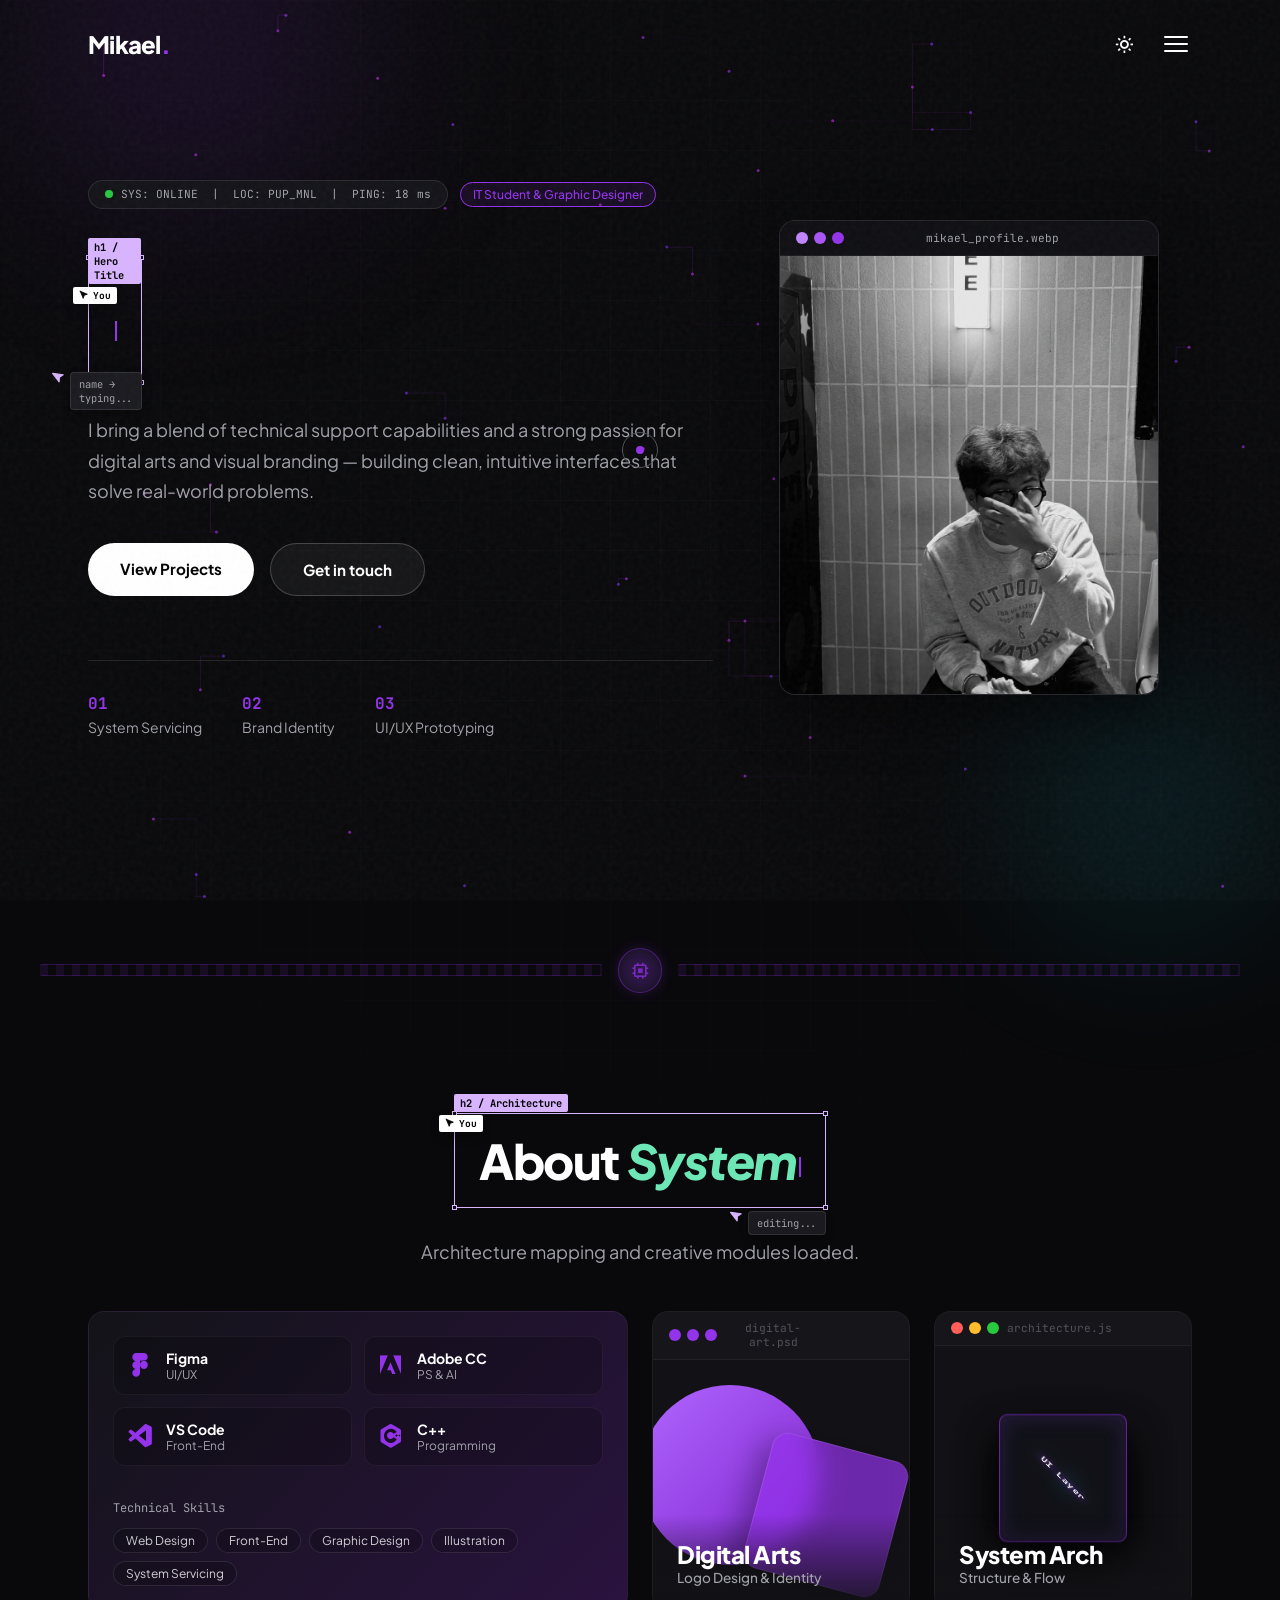
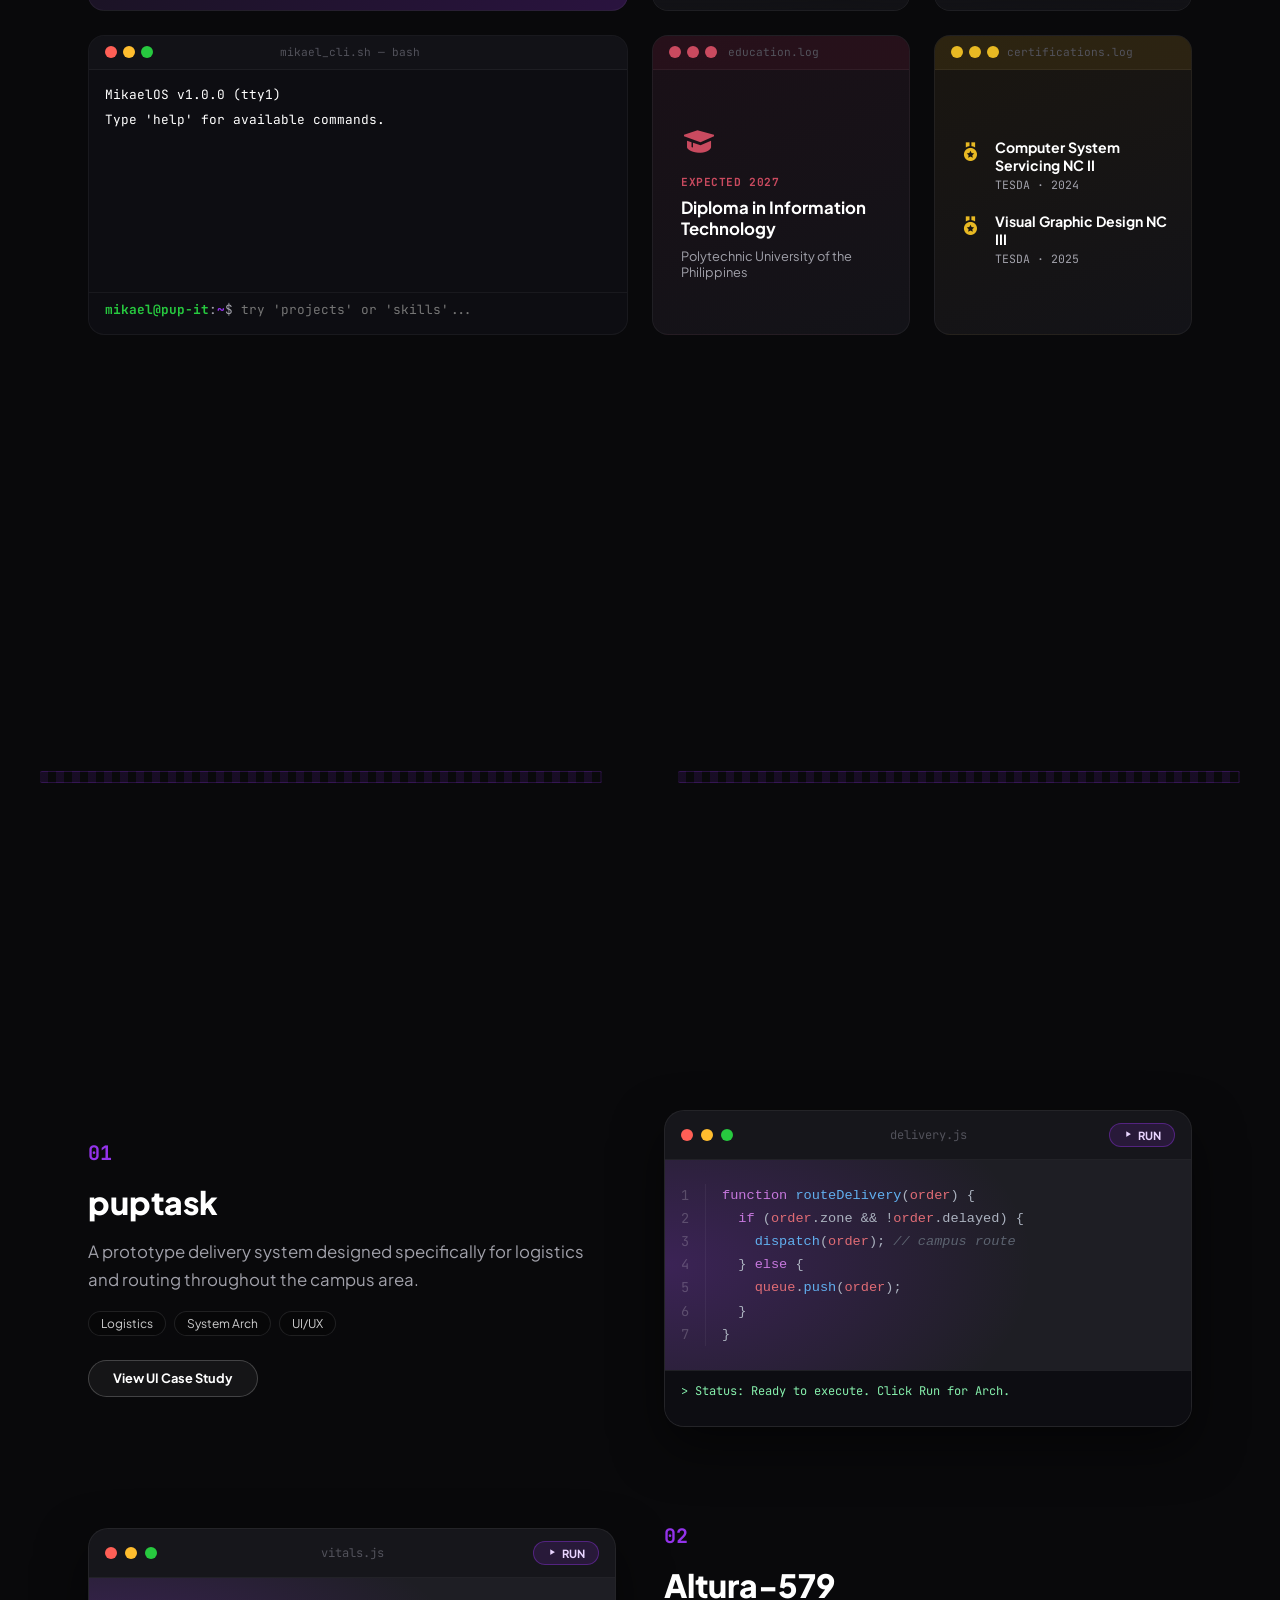
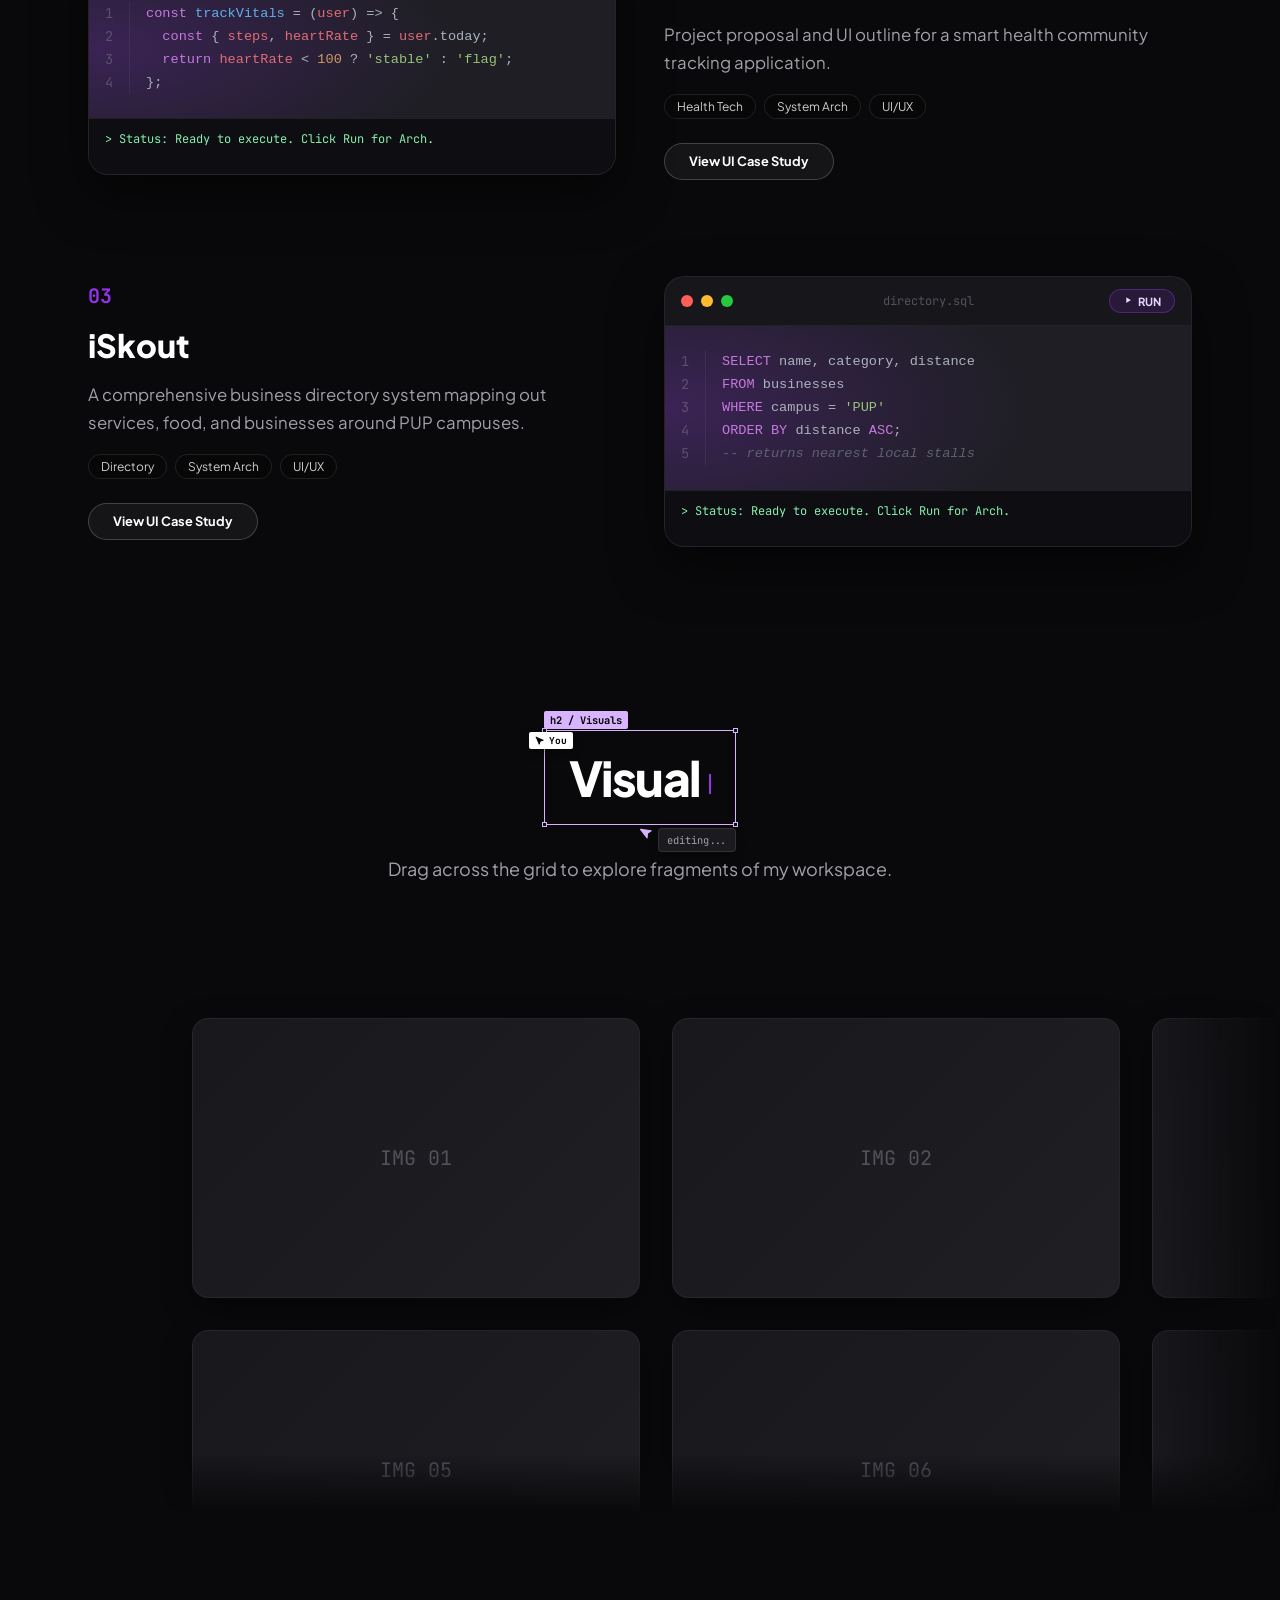
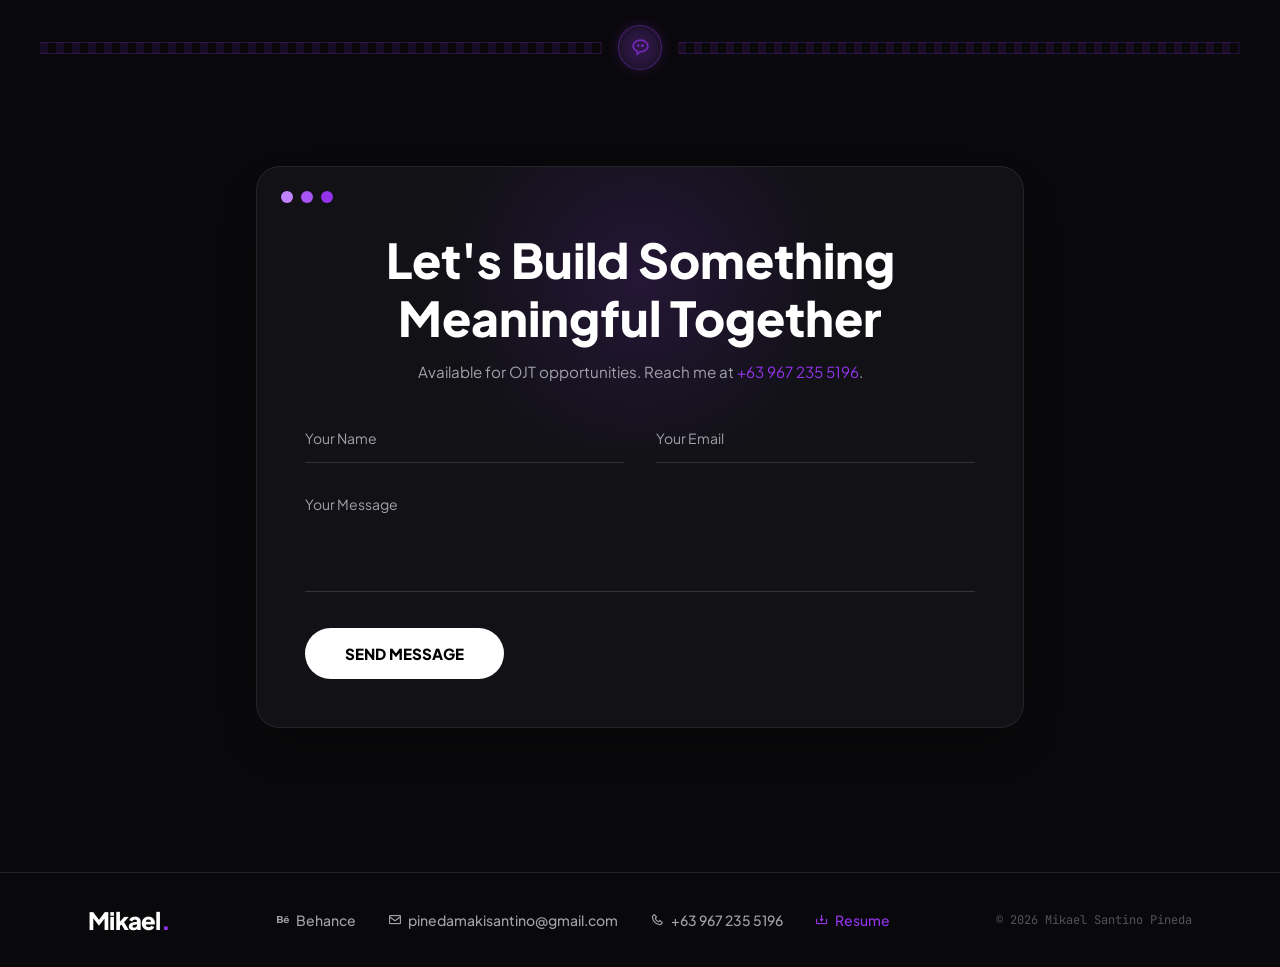
==== commit 5d7be8f6: "pic edit ulit" ====
--- a/index.html
+++ b/index.html
@@ -152,23 +152,17 @@
         </div>
 
         <div class="hero-right reveal">
-          <!-- Upgraded System-Themed Portrait -->
-          <div class="portrait-tech-wrapper tilt-card" data-cursor="IDENTIFY">
-            <!-- Hardware Corners -->
-            <div class="tech-corner tl"></div><div class="tech-corner tr"></div>
-            <div class="tech-corner bl"></div><div class="tech-corner br"></div>
-
-            <!-- Image & Overlays -->
-            <div class="portrait-image-container">
-              <img src="IMG_20260731_223307_337.jpg" alt="Mikael Santino Pineda" class="portrait-img" id="portrait-img" />
-              <div class="hud-overlay"></div>
-              <div class="portrait-scanner"></div>
-              <div class="crosshair"></div>
-            </div>
-
-            <!-- Floating Data Labels -->
-            <div class="tech-label top-left">USR // MSP-001</div>
-            <div class="tech-label bottom-right">STATUS_ <span class="accent-cyan blink-text">ONLINE</span></div>
+          <!-- Window-Themed Portrait -->
+          <div class="portrait-card tilt-card" data-cursor="PEEK">
+            <!-- Same Mac-style bar used on Graphic Design cards -->
+            <div class="gd-card-bar">
+              <div class="mac-dots purple"><span></span><span></span><span></span></div>
+              <div class="mac-title">mikael_profile.webp</div>
+            </div>
+            
+            <div class="portrait-image-wrap">
+              <img src="lbj.webp" alt="Mikael Santino Pineda" class="portrait-img" id="portrait-img" />
+            </div>
           </div>
         </div>
 
--- a/styles.css
+++ b/styles.css
@@ -489,138 +489,50 @@
 
 .hero-right { position: relative; z-index: 1; display: flex; justify-content: center; }
 
-/* ── ENHANCED TECH PORTRAIT ── */
-.portrait-tech-wrapper {
+/* ── ENHANCED PORTRAIT (Window Style) ── */
+.portrait-card {
   width: 100%;
   max-width: 380px;
+  margin: 0 auto;
+  border-radius: 1rem;
+  background: var(--bg-card);
+  border: 1px solid rgba(255,255,255,0.08);
+  overflow: hidden;
+  position: relative;
+  box-shadow: 0 20px 50px rgba(0,0,0,0.5);
+  display: flex;
+  flex-direction: column;
   aspect-ratio: 4/5;
-  margin: 0 auto;
-  position: relative;
-  padding: 1rem; /* Space for the outer hardware bracket */
-  background: rgba(147, 51, 234, 0.03);
-  border: 1px solid rgba(147, 51, 234, 0.15);
-  box-shadow: 0 0 40px rgba(147, 51, 234, 0.1);
-  transition: transform 0.2s ease-out, box-shadow 0.4s var(--ease-cinematic);
-}
-@media (min-width: 1024px) { .portrait-tech-wrapper { margin-left: auto; } }
-
-.portrait-tech-wrapper:hover {
-  box-shadow: 0 0 60px rgba(147, 51, 234, 0.25), inset 0 0 20px rgba(0, 229, 255, 0.1);
-}
-
-.portrait-image-container {
-  width: 100%;
-  height: 100%;
+  transition: transform 0.4s var(--ease-cinematic), border-color 0.4s, box-shadow 0.4s;
+}
+@media (min-width: 1024px) { .portrait-card { margin-left: auto; } }
+
+.portrait-card:hover {
+  border-color: rgba(147, 51, 234, 0.4);
+  box-shadow: 0 40px 80px rgba(0,0,0,0.6), 0 0 40px rgba(147, 51, 234, 0.15), inset 0 1px 0 rgba(255,255,255,0.1);
+  transform: translateY(-8px) scale(1.02);
+}
+
+.portrait-image-wrap {
+  flex: 1;
   position: relative;
   overflow: hidden;
-  background: var(--bg-card);
-  border: 1px solid rgba(255,255,255,0.1);
-  border-radius: 4px; /* Sharper corners for tech feel */
-}
-
-/* Image effects: Greyscale, dim, and zoomed out to start */
+  background: var(--bg-surface);
+}
+
 .portrait-img {
   width: 100%;
   height: 100%;
   object-fit: cover;
-  filter: grayscale(1) contrast(1.1) brightness(0.85);
+  filter: grayscale(1) contrast(1.1) brightness(0.9);
   transform: scale(1.05);
   transition: filter 0.8s var(--ease-cinematic), transform 0.8s var(--ease-cinematic);
-  position: relative; 
-  z-index: 1;
-}
-/* Focus effect on hover */
-.portrait-tech-wrapper:hover .portrait-img {
+}
+
+.portrait-card:hover .portrait-img {
   filter: grayscale(0) contrast(1) brightness(1);
   transform: scale(1);
 }
-
-/* Tactical HUD Grid over the image */
-.hud-overlay {
-  position: absolute;
-  inset: 0;
-  background-image:
-    linear-gradient(to right, rgba(0, 229, 255, 0.06) 1px, transparent 1px),
-    linear-gradient(to bottom, rgba(0, 229, 255, 0.06) 1px, transparent 1px);
-  background-size: 30px 30px;
-  pointer-events: none;
-  z-index: 2;
-  transition: opacity 0.4s ease;
-}
-
-/* Sharp Laser Scan Line */
-.portrait-scanner {
-  position: absolute;
-  top: -10%; left: 0;
-  width: 100%; height: 2px;
-  background: var(--accent-cyan);
-  box-shadow: 0 0 20px 5px rgba(0, 229, 255, 0.3);
-  z-index: 3;
-  opacity: 0.7;
-  pointer-events: none;
-  animation: tech-scan 4s ease-in-out infinite;
-}
-@keyframes tech-scan {
-  0%   { top: -10%; }
-  50%  { top: 110%; }
-  100% { top: -10%; }
-}
-
-/* Facial Tracking Crosshair */
-.crosshair {
-  position: absolute;
-  top: 50%; left: 50%;
-  transform: translate(-50%, -50%);
-  width: 60px; height: 60px;
-  border: 1px solid rgba(0, 229, 255, 0.2);
-  border-radius: 50%;
-  z-index: 2;
-  pointer-events: none;
-  display: flex; align-items: center; justify-content: center;
-  transition: transform 0.8s var(--ease-cinematic), border-color 0.4s;
-}
-.portrait-tech-wrapper:hover .crosshair {
-  transform: translate(-50%, -50%) scale(0.8) rotate(45deg);
-  border-color: rgba(0, 229, 255, 0.6);
-}
-.crosshair::before, .crosshair::after {
-  content: '';
-  position: absolute;
-  background: rgba(0, 229, 255, 0.4);
-}
-.crosshair::before { width: 100%; height: 1px; }
-.crosshair::after { width: 1px; height: 100%; }
-
-/* Outer Hardware Mecha-Corners */
-.tech-corner {
-  position: absolute;
-  width: 25px; height: 25px;
-  border-color: var(--accent);
-  border-style: solid;
-  pointer-events: none;
-  transition: border-color 0.4s;
-}
-.portrait-tech-wrapper:hover .tech-corner { border-color: var(--accent-cyan); }
-.tech-corner.tl { top: -2px; left: -2px; border-width: 2px 0 0 2px; }
-.tech-corner.tr { top: -2px; right: -2px; border-width: 2px 2px 0 0; }
-.tech-corner.bl { bottom: -2px; left: -2px; border-width: 0 0 2px 2px; }
-.tech-corner.br { bottom: -2px; right: -2px; border-width: 0 2px 2px 0; }
-
-/* Floating Terminal Labels */
-.tech-label {
-  position: absolute;
-  background: var(--bg-card);
-  border: 1px solid var(--accent);
-  color: var(--text-secondary);
-  font-family: var(--font-mono);
-  font-size: 0.65rem;
-  padding: 3px 10px;
-  z-index: 4;
-  letter-spacing: 0.1em;
-}
-.tech-label.top-left { top: -12px; left: 20px; }
-.tech-label.bottom-right { bottom: -12px; right: 20px; }
-.blink-text { animation: blink 1.2s step-end infinite; }
 
 /* ── DATA BUS DIVIDERS ── */
 .section-divider {
@@ -1587,14 +1499,16 @@
 
 [data-theme="light"] .footer-links a:hover, [data-theme="light"] .footer-links span:hover { color: var(--accent); }
 
-/* Light Theme: Tech Portrait Overrides */
-[data-theme="light"] .portrait-tech-wrapper { background: rgba(126, 34, 206, 0.03); border-color: rgba(126, 34, 206, 0.2); box-shadow: 0 10px 40px rgba(126, 34, 206, 0.05); }
-[data-theme="light"] .portrait-tech-wrapper:hover { box-shadow: 0 20px 40px rgba(126, 34, 206, 0.15); }
-[data-theme="light"] .portrait-image-container { border-color: rgba(126, 34, 206, 0.15); }
-[data-theme="light"] .tech-label { background: #fff; border-color: var(--accent); color: var(--text-primary); }
-[data-theme="light"] .crosshair { border-color: rgba(2, 132, 199, 0.3); }
-[data-theme="light"] .crosshair::before, [data-theme="light"] .crosshair::after { background: rgba(2, 132, 199, 0.5); }
-[data-theme="light"] .portrait-scanner { background: #0284c7; box-shadow: 0 0 20px 5px rgba(2, 132, 199, 0.2); }
+/* Light Theme: Portrait Window Overrides */
+[data-theme="light"] .portrait-card { 
+  background: #ffffff;
+  border-color: rgba(126, 34, 206, 0.15); 
+  box-shadow: 0 10px 40px rgba(126, 34, 206, 0.08); 
+}
+[data-theme="light"] .portrait-card:hover { 
+  border-color: rgba(126, 34, 206, 0.3); 
+  box-shadow: 0 20px 50px rgba(126, 34, 206, 0.15); 
+}
 
 /* ── SHARED PROJECT PAGE STYLES ── */
 .project-page {
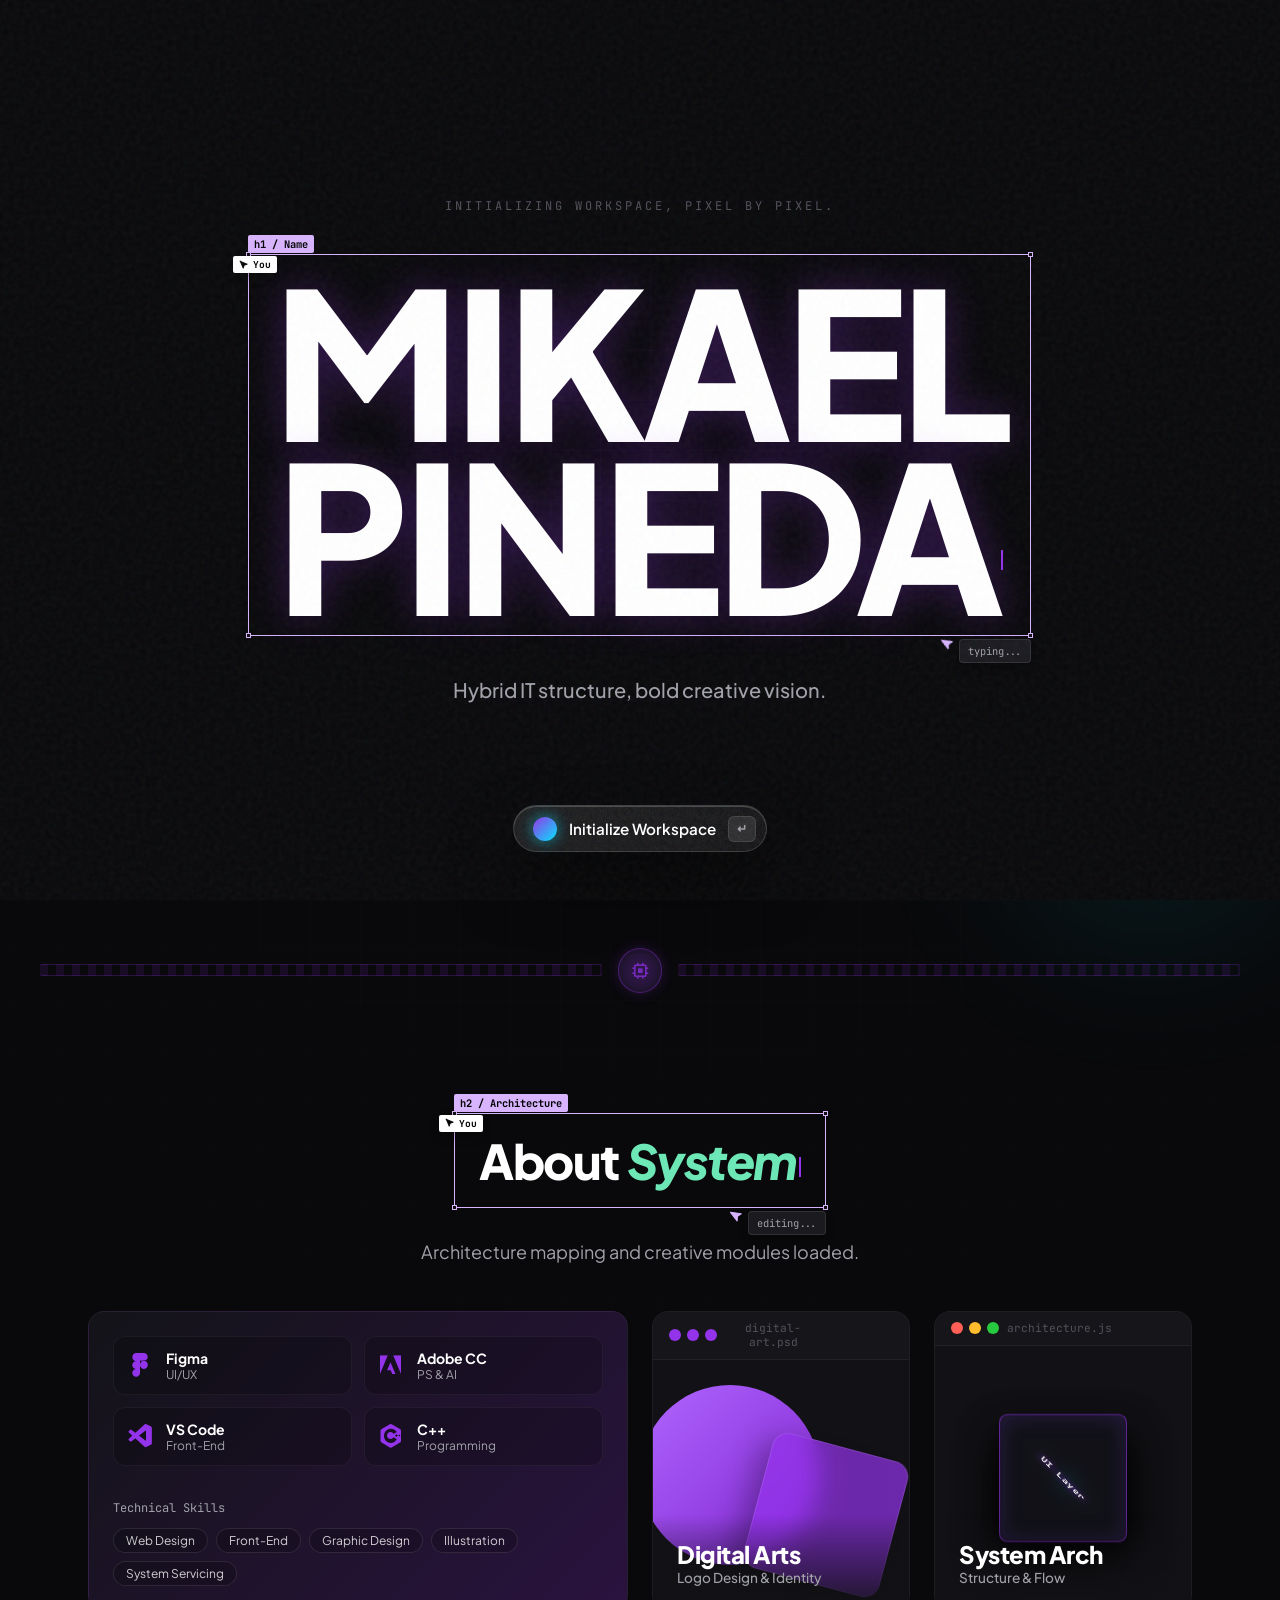
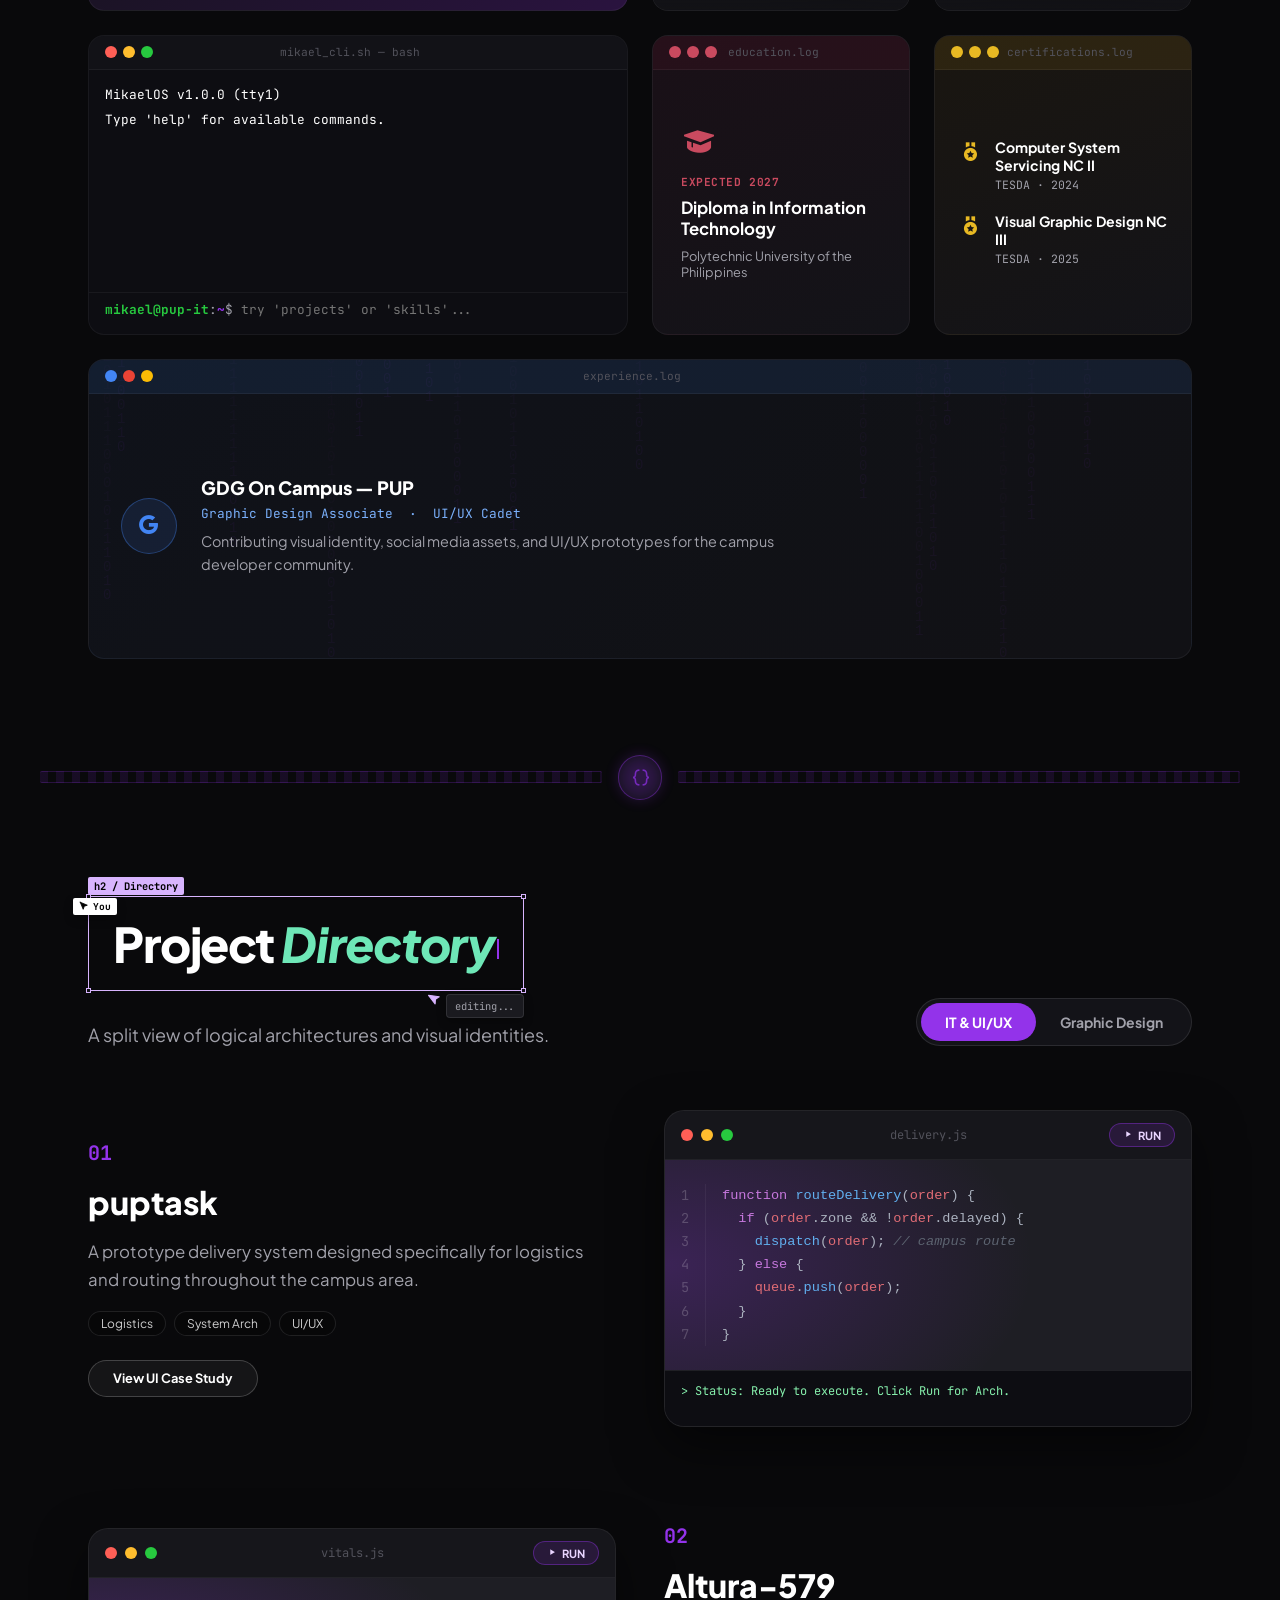
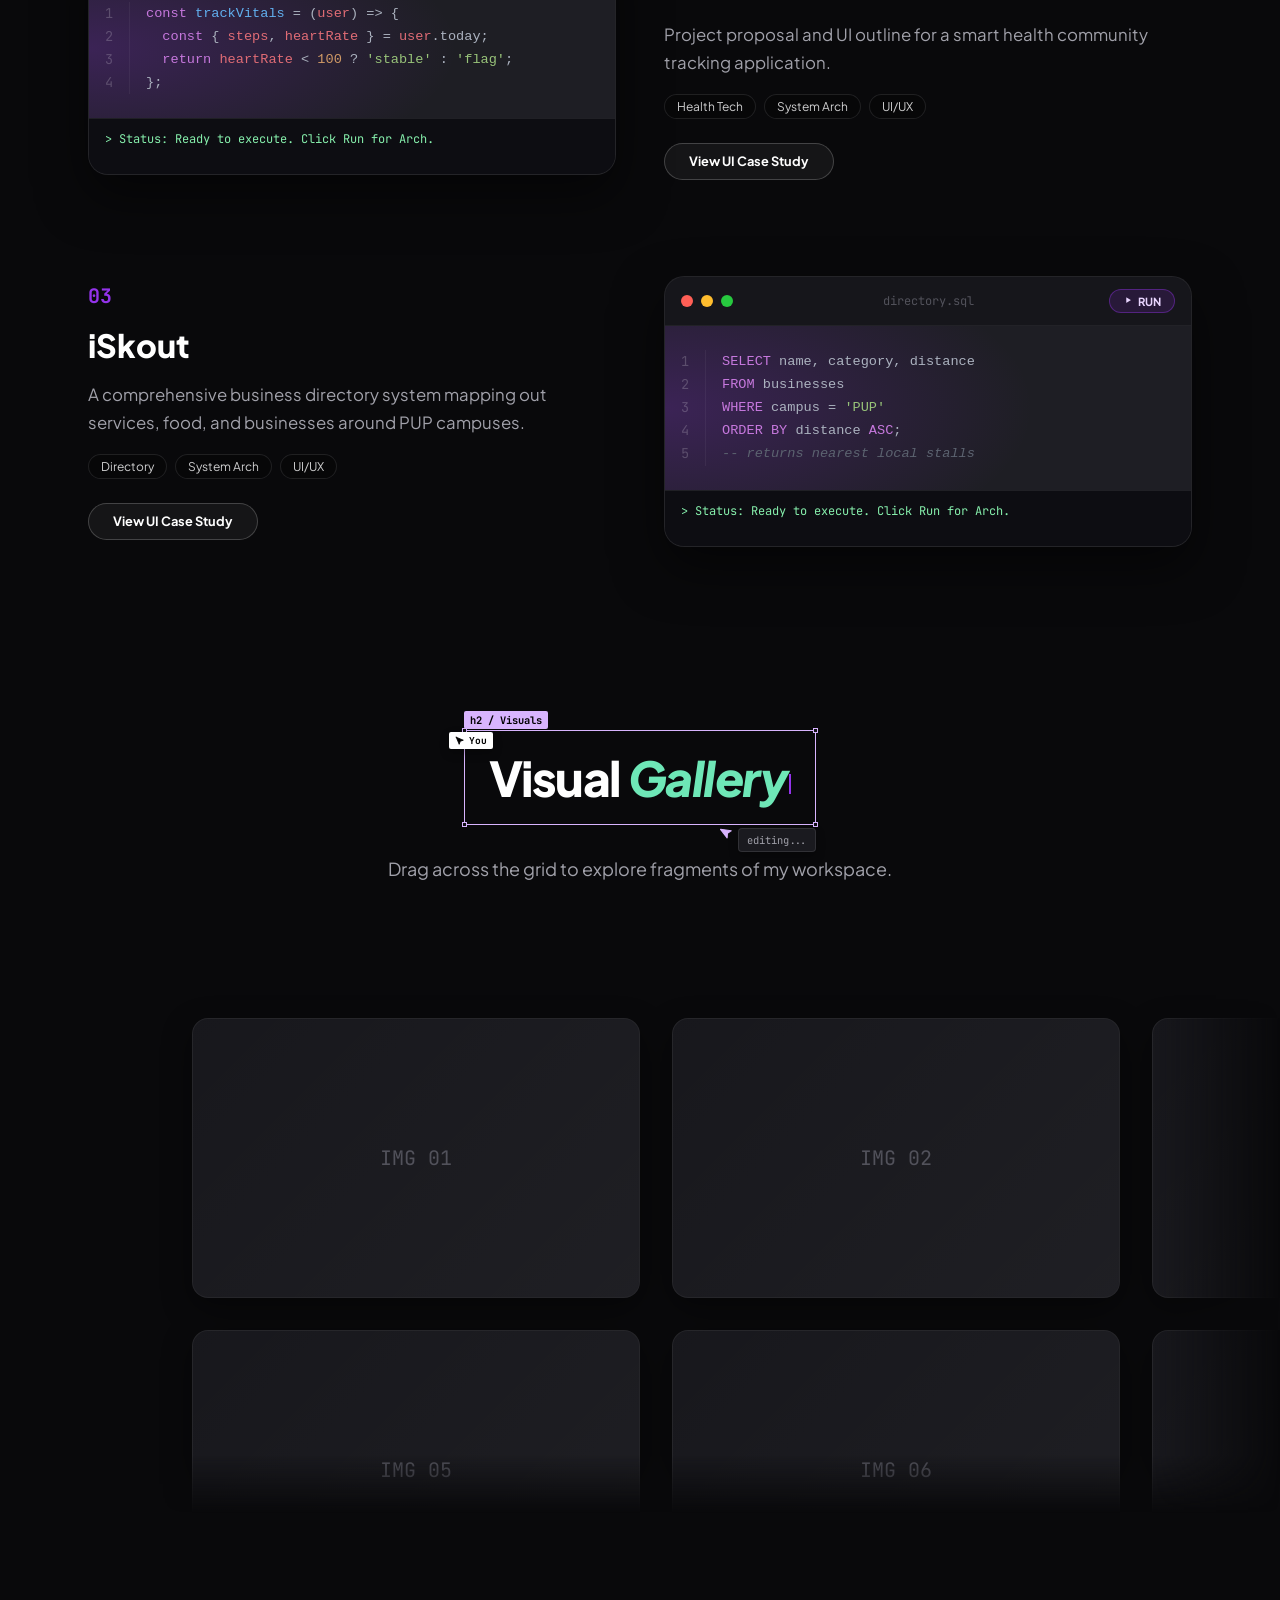
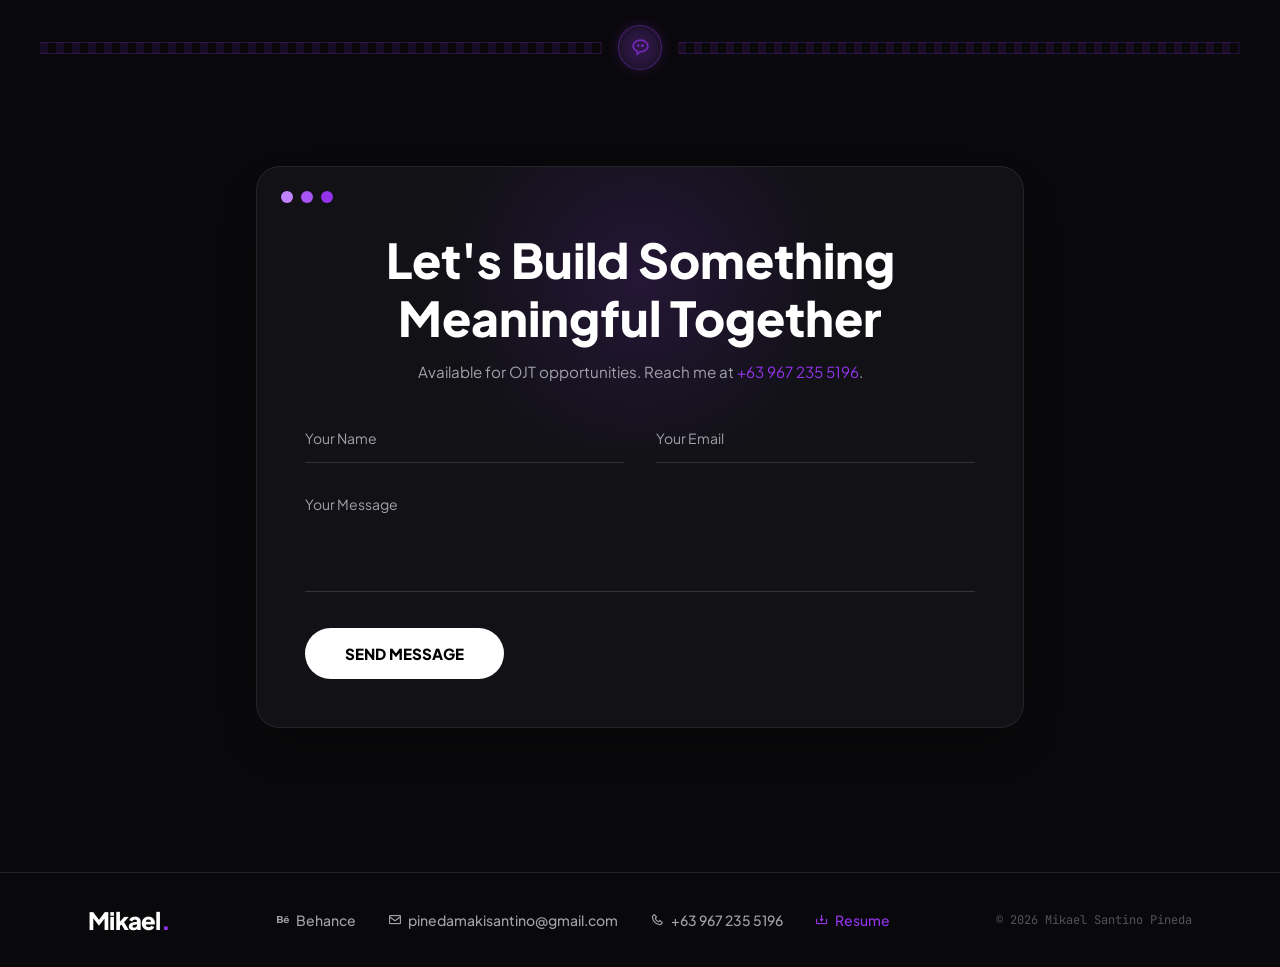
==== commit c55ec532: "added landing page" ====
--- a/index.html
+++ b/index.html
@@ -28,35 +28,66 @@
   <div id="bg-glow-tl"></div>
   <div id="bg-glow-br"></div>
 
-  <!-- Fixed Preloader (Hybrid IT + Design) -->
-  <div id="preloader">
-    <div id="loader-panel">
-      <div class="loader-title">INITIALIZING WORKSPACE</div>
-      <div class="loader-split">
-        <!-- IT Aspect -->
-        <div class="loader-half it-side">
-          <div class="half-header"><i class='bx bx-terminal'></i> IT / Dev</div>
-          <div class="half-body font-mono" id="it-log">> sys.boot()</div>
-        </div>
-        <!-- Design Aspect -->
-        <div class="loader-half design-side">
-          <div class="half-header"><i class='bx bx-palette'></i> Graphic Design</div>
-          <div class="half-body font-sans" id="des-log">Allocating Canvas...</div>
-        </div>
-      </div>
-
-      <div class="loader-progress-wrap">
-        <div class="loader-progress-bg">
-          <div class="loader-bar" id="loader-bar"></div>
-        </div>
-        <div class="loader-pct" id="loader-pct">0%</div>
-      </div>
+<!-- Interactive Boot/Wake Screen (Hybrid Theme + Animations) -->
+  <div id="boot-screen" class="boot-screen ar-theme">
+    <div class="boot-overlay-grid"></div>
+
+    <!-- Center Content -->
+    <div class="ar-content">
+      <div class="ar-top-text boot-anim-1">INITIALIZING WORKSPACE, PIXEL BY PIXEL.</div>
+
+      <!-- Interactive Figma Edit Box (Typing Animation) -->
+      <div class="figma-edit-box center-box boot-anim-2" style="margin-bottom: 0;">
+        <!-- Figma Anchors -->
+        <div class="f-anchor tl"></div><div class="f-anchor tr"></div>
+        <div class="f-anchor bl"></div><div class="f-anchor br"></div>
+        
+        <!-- Figma UI Labels (Drag label removed) -->
+        <div class="f-label-top">
+          <div class="f-tag">h1 / Name</div>
+          <div class="f-user">
+            <svg width="10" height="10" viewBox="0 0 24 24" fill="#000" stroke="#000" stroke-width="2" stroke-linecap="round" stroke-linejoin="round"><path d="M3 3l7.07 16.97 2.51-7.39 7.39-2.51L3 3z"/></svg>
+            You
+          </div>
+        </div>
+
+        <div class="f-label-bottom">
+          <div class="f-cursor-icon">
+            <svg width="14" height="14" viewBox="0 0 24 24" fill="var(--purple-300)" stroke="var(--purple-300)" stroke-width="2" stroke-linecap="round" stroke-linejoin="round" style="transform: rotate(-15deg);"><path d="M3 3l7.07 16.97 2.51-7.39 7.39-2.51L3 3z"/></svg>
+          </div>
+          <div class="f-status">typing...</div>
+        </div>
+        
+        <h1 class="ar-name-solid">
+          <span id="boot-title-type" data-text="MIKAEL<br/>PINEDA"></span><span class="cursor-blink"></span>
+        </h1>
+      </div>
+
+      <div class="ar-subtitle boot-anim-4">Hybrid IT structure, bold creative vision.</div>
     </div>
 
-    <!-- Final Logo Reveal -->
-    <div id="preloader-logo" class="hidden">
-      <div class="logo-text">Mikael<span class="accent">.</span></div>
-      <div class="logo-sub">HYBRID CREATIVE ENGINE</div>
+    <!-- Glassmorphism Continue Button -->
+    <button id="boot-continue-btn" class="ar-btn boot-box magnetic boot-anim-5" data-cursor="ENTER">
+      <div class="mini-orb"></div>
+      <span class="ar-btn-text">Initialize Workspace</span>
+      <span class="ar-btn-key">↵</span>
+    </button>
+  </div>
+
+  <!-- Cinematic Split-Mask Preloader -->
+  <div id="preloader" class="cinematic-loader">
+    <!-- Split masking panels for the cinematic exit -->
+    <div class="loader-mask mask-top"></div>
+    <div class="loader-mask mask-bottom"></div>
+    
+    <div class="loader-content">
+      <div class="loader-counter"><span id="loader-pct">0</span><span class="loader-sym">%</span></div>
+      <div class="loader-logs">
+        <span id="loader-log-text">SYS.BOOT_SEQUENCE()</span>
+      </div>
+      <div class="loader-progress-container">
+        <div class="loader-progress-bar" id="loader-bar"></div>
+      </div>
     </div>
   </div>
 
--- a/styles.css
+++ b/styles.css
@@ -165,72 +165,330 @@
   pointer-events: none;
 }
 
-/* ── Preloader ── */
+/* ── INTERACTIVE BOOT SCREEN (HYBRID THEME + ANIMATIONS) ── */
+#boot-screen.ar-theme {
+  position: fixed; inset: 0; z-index: 10000;
+  background: var(--bg-base);
+  display: flex; flex-direction: column; align-items: center; justify-content: center;
+  cursor: default;
+  transition: opacity 0.8s var(--ease-cinematic), transform 0.8s var(--ease-cinematic), filter 0.8s var(--ease-cinematic);
+}
+
+#boot-screen.exit {
+  opacity: 0; transform: scale(1.15); filter: blur(12px); pointer-events: none;
+}
+
+/* Staggered Entrance Animations */
+@keyframes bootReveal {
+  0% { opacity: 0; transform: translateY(40px) scale(0.95); filter: blur(12px); }
+  100% { opacity: 1; transform: translateY(0) scale(1); filter: blur(0); }
+}
+
+.boot-anim-1 { animation: bootReveal 1.2s var(--ease-cinematic) 0.1s forwards; opacity: 0; }
+.boot-anim-2 { animation: bootReveal 1.2s var(--ease-cinematic) 0.2s forwards; opacity: 0; }
+.boot-anim-3 { animation: bootReveal 1.2s var(--ease-cinematic) 0.3s forwards; opacity: 0; }
+.boot-anim-4 { animation: bootReveal 1.2s var(--ease-cinematic) 0.4s forwards; opacity: 0; }
+.boot-anim-5 { animation: bootReveal 1.2s var(--ease-cinematic) 0.5s forwards; opacity: 0; }
+
+/* Signature Background Grid */
+.boot-overlay-grid {
+  position: absolute; inset: 0;
+  background-image:
+    linear-gradient(to right, rgba(147, 51, 234, 0.05) 1px, transparent 1px),
+    linear-gradient(to bottom, rgba(147, 51, 234, 0.05) 1px, transparent 1px);
+  background-size: 50px 50px;
+  z-index: -1; pointer-events: none;
+  mask-image: radial-gradient(circle at center, black 0%, transparent 60%);
+  -webkit-mask-image: radial-gradient(circle at center, black 0%, transparent 60%);
+}
+
+.boot-box {
+  background: 
+    url("data:image/svg+xml,%3Csvg viewBox='0 0 200 200' xmlns='http://www.w3.org/2000/svg'%3E%3Cfilter id='noiseFilter'%3E%3CfeTurbulence type='fractalNoise' baseFrequency='0.85' numOctaves='3' stitchTiles='stitch'/%3E%3C/filter%3E%3Crect width='100%25' height='100%25' filter='url(%23noiseFilter)' opacity='0.12'/%3E%3C/svg%3E"),
+    linear-gradient(135deg, rgba(255,255,255,0.06), rgba(255,255,255,0.01));
+  backdrop-filter: blur(24px);
+  -webkit-backdrop-filter: blur(24px);
+  border: 1px solid rgba(255, 255, 255, 0.15);
+  box-shadow: 0 30px 60px rgba(0,0,0,0.6), inset 0 1px 0 rgba(255,255,255,0.2);
+}
+
+.ar-content {
+  display: flex; flex-direction: column; align-items: center; text-align: center; gap: 0;
+}
+
+.ar-top-text {
+  font-family: var(--font-mono); font-size: 0.75rem; letter-spacing: 0.25em;
+  color: var(--text-muted); margin-bottom: 1rem; text-transform: uppercase;
+}
+
+/* Massive Typography */
+.ar-name-solid {
+  font-family: var(--font-sans);
+  font-size: clamp(4rem, 16vw, 13rem);
+  font-weight: 800;
+  line-height: 0.85;
+  letter-spacing: -0.03em;
+  margin: 0;
+  text-transform: uppercase;
+  color: #fff; 
+  text-shadow: 0 0 40px rgba(147, 51, 234, 0.3);
+}
+
+.ar-name-solid { 
+  color: #fff; 
+  text-shadow: 0 0 40px rgba(147, 51, 234, 0.3);
+}
+
+.ar-name-outline {
+  color: transparent;
+  -webkit-text-stroke: 2px rgba(255,255,255,0.15);
+  margin-top: 0.5rem;
+  pointer-events: none;
+  transition: -webkit-text-stroke-color 0.6s ease;
+}
+
+#boot-screen.ar-theme:hover .ar-name-outline {
+  -webkit-text-stroke-color: rgba(0, 229, 255, 0.5); 
+}
+
+/* Draggable Name Box & Rubber Band Physics */
+.ar-drag-box {
+  margin: 0 !important; 
+  padding: 0.5rem 3rem !important; 
+  border-radius: 1rem;
+  z-index: 10;
+  /* Removed standard transform transition here so it doesn't lag while dragging */
+  transition: border-color 0.2s, box-shadow 0.2s;
+}
+
+/* SPRING BACK PHYSICS: This class is injected by JS when you drop the box */
+.ar-drag-box.snap-back {
+  transition: transform 0.6s cubic-bezier(0.34, 1.56, 0.64, 1), border-color 0.4s, box-shadow 0.4s !important;
+}
+
+.ar-drag-box:hover, .ar-drag-box.is-dragging {
+  border-color: rgba(147, 51, 234, 0.5);
+  box-shadow: 0 40px 80px rgba(147, 51, 234, 0.25), inset 0 1px 0 rgba(255,255,255,0.3);
+}
+
+/* Figma Tags styling for the boot screen */
+.ar-drag-box .f-label-top { top: -20px; left: -2px; }
+.ar-drag-box .f-tag { background: var(--accent); color: #fff; }
+.ar-drag-box .f-user { background: #fff; color: #000; box-shadow: 0 4px 10px rgba(0,0,0,0.3); }
+.ar-drag-box .f-anchor { border-color: rgba(255,255,255,0.2); }
+.ar-drag-box:hover .f-anchor { border-color: var(--accent-cyan); }
+
+.ar-subtitle {
+  font-family: var(--font-sans); font-size: clamp(1rem, 3vw, 1.25rem);
+  color: var(--text-secondary); margin-top: 2.5rem; font-weight: 500;
+}
+
+/* Glassmorphic Pill Button */
+.ar-btn {
+  position: absolute; bottom: 3rem;
+  display: flex; align-items: center; gap: 0.75rem;
+  padding: 0.6rem 0.6rem 0.6rem 1.2rem;
+  border-radius: 9999px;
+  color: #fff; font-family: var(--font-sans); font-size: 0.95rem; font-weight: 600;
+  transition: all 0.3s; cursor: pointer;
+}
+.ar-btn:hover { 
+  border-color: rgba(0, 229, 255, 0.5);
+  box-shadow: 0 10px 30px rgba(0, 229, 255, 0.2), inset 0 1px 0 rgba(255,255,255,0.3);
+  transform: translateY(-2px); 
+}
+
+/* The glowing mini orb inside the button */
+.mini-orb {
+  width: 24px; height: 24px;
+  border-radius: 50%;
+  background: linear-gradient(135deg, var(--accent), var(--accent-cyan));
+  box-shadow: 0 0 15px rgba(0, 229, 255, 0.6);
+  animation: pulse 2s infinite;
+}
+
+.ar-btn-text { position: relative; z-index: 1; }
+.ar-btn-key {
+  position: relative; z-index: 1;
+  background: rgba(255,255,255,0.1); border: 1px solid rgba(255,255,255,0.1);
+  padding: 4px 8px; border-radius: 6px; font-family: var(--font-mono); font-size: 0.75rem; color: var(--text-secondary);
+}
+
+/* 2. ORGANIC GLOWING MESH SHAPE */
+.boot-design-orb {
+  position: relative;
+  width: 90px; height: 90px;
+  display: flex; align-items: center; justify-content: center;
+  border-radius: 30% 70% 70% 30% / 30% 30% 70% 70%;
+  background: linear-gradient(135deg, var(--accent), var(--accent-cyan));
+  animation: morph 6s ease-in-out infinite;
+  box-shadow: 0 0 30px rgba(147, 51, 234, 0.3);
+  transition: box-shadow 0.4s, transform 0.4s var(--ease-cinematic);
+}
+.boot-design-orb::after {
+  content: '';
+  position: absolute; inset: 3px;
+  background: rgba(9, 9, 11, 0.85); /* Hollows out the center */
+  border-radius: inherit;
+  transition: background 0.4s;
+}
+
+@keyframes morph {
+  0% { border-radius: 30% 70% 70% 30% / 30% 30% 70% 70%; }
+  50% { border-radius: 70% 30% 30% 70% / 70% 70% 30% 30%; }
+  100% { border-radius: 30% 70% 70% 30% / 30% 30% 70% 70%; }
+}
+
+.boot-icon {
+  position: relative; z-index: 2;
+  font-size: 3.2rem;
+  color: var(--text-muted);
+  transition: color 0.4s, transform 0.4s var(--ease-cinematic);
+}
+
+/* Hover Interactions */
+#boot-screen:hover .boot-design-orb {
+  box-shadow: 0 0 50px rgba(0, 229, 255, 0.4);
+  transform: scale(1.05);
+}
+#boot-screen:hover .boot-design-orb::after { background: rgba(9, 9, 11, 0.6); }
+#boot-screen:hover .boot-icon {
+  color: #fff;
+  transform: rotate(-15deg) scale(1.1);
+}
+
+/* Typography */
+.boot-text-wrapper { display: flex; flex-direction: column; gap: 0.4rem; }
+.boot-title {
+  font-family: var(--font-mono);
+  font-size: clamp(1rem, 3vw, 1.25rem);
+  font-weight: 700;
+  color: var(--text-secondary);
+  letter-spacing: 0.1em;
+  transition: color 0.4s, text-shadow 0.4s;
+}
+#boot-screen:hover .boot-title { 
+  color: #fff; 
+  text-shadow: 0 0 15px rgba(255,255,255,0.3);
+}
+
+.boot-subtext {
+  font-family: var(--font-sans);
+  font-size: 0.85rem;
+  color: var(--text-muted);
+  text-transform: uppercase;
+  letter-spacing: 0.05em;
+  transition: color 0.4s;
+}
+#boot-screen:hover .boot-subtext { color: var(--accent-cyan); }
+
+/* Typography */
+.boot-text-wrapper { display: flex; flex-direction: column; gap: 0.4rem; }
+
+.boot-title {
+  font-family: var(--font-mono);
+  font-size: clamp(1rem, 3vw, 1.25rem);
+  font-weight: 700;
+  color: var(--text-secondary);
+  letter-spacing: 0.1em;
+  transition: color 0.4s, text-shadow 0.4s;
+}
+#boot-screen:hover .boot-title { 
+  color: #fff; 
+  text-shadow: 0 0 15px rgba(255,255,255,0.3);
+}
+
+.boot-subtext {
+  font-family: var(--font-sans);
+  font-size: 0.85rem;
+  color: var(--text-muted);
+  text-transform: uppercase;
+  letter-spacing: 0.05em;
+  transition: color 0.4s;
+}
+#boot-screen:hover .boot-subtext { color: var(--accent); }
+
+/* ── CINEMATIC PRELOADER ── */
 #preloader {
-  position: fixed; inset: 0; z-index: 9990;
+  position: fixed; inset: 0; z-index: 9999;
+  background: transparent;
+  display: flex; flex-direction: column; align-items: center; justify-content: center;
+  pointer-events: none;
+}
+
+/* The solid background panels that split open */
+.loader-mask {
+  position: absolute; left: 0; right: 0; height: 50vh;
   background: var(--bg-base);
-  display: flex; align-items: center; justify-content: center;
-  transition: transform 0.8s cubic-bezier(0.16,1,0.3,1), opacity 0.8s;
-}
-#preloader.exit { transform: translateY(-100%); opacity: 0; pointer-events: none; }
-
-#loader-panel {
-  width: 90%; max-width: 600px;
-  background: var(--bg-card);
-  border: 1px solid rgba(255,255,255,0.05);
-  border-radius: 1rem;
-  padding: 2.5rem;
-  box-shadow: 0 30px 60px rgba(0,0,0,0.5);
-  display: flex; flex-direction: column; gap: 2.5rem;
-  transition: opacity 0.4s ease, transform 0.4s ease;
-}
-.loader-title {
-  text-align: center; font-family: var(--font-mono); font-size: 0.75rem;
-  color: var(--text-muted); letter-spacing: 0.2em;
-}
-.loader-split { display: flex; gap: 2rem; position: relative; }
-.loader-split::after {
-  content: ''; position: absolute; left: 50%; top: 0; bottom: 0;
-  width: 1px; background: rgba(255,255,255,0.05);
-}
-.loader-half { flex: 1; display: flex; flex-direction: column; gap: 1rem; }
-.it-side { text-align: left; }
-.design-side { text-align: right; align-items: flex-end; }
-
-.half-header {
-  display: flex; align-items: center; gap: 0.5rem;
-  font-size: 0.85rem; font-weight: 700; color: var(--text-secondary);
-  text-transform: uppercase; letter-spacing: 0.05em;
-}
-.it-side .half-header i { color: var(--accent-cyan); font-size: 1.25rem; }
-.design-side .half-header { flex-direction: row-reverse; }
-.design-side .half-header i { color: var(--accent); font-size: 1.25rem; }
-
-.half-body { font-size: 0.85rem; height: 1.5rem; display: flex; align-items: center; }
-.font-mono { font-family: var(--font-mono); color: var(--accent-cyan); }
-.font-sans { font-family: var(--font-sans); font-weight: 600; color: var(--purple-300); }
-
-.loader-progress-wrap { display: flex; flex-direction: column; gap: 1rem; align-items: center; }
-.loader-progress-bg { width: 100%; height: 4px; background: rgba(255,255,255,0.05); border-radius: 2px; overflow: hidden; }
-.loader-bar {
-  height: 100%; width: 0%;
-  background: linear-gradient(90deg, var(--accent-cyan) 0%, var(--accent) 100%);
+  z-index: 1;
+  transition: transform 1.2s cubic-bezier(0.77, 0, 0.175, 1);
+}
+.mask-top { top: 0; }
+.mask-bottom { bottom: 0; }
+
+/* Exit Animations */
+#preloader.exit .mask-top { transform: translateY(-100%); }
+#preloader.exit .mask-bottom { transform: translateY(100%); }
+#preloader.exit .loader-content { 
+  opacity: 0; 
+  transform: scale(1.1); 
+  filter: blur(10px); 
+}
+
+/* Foreground Content */
+.loader-content {
+  position: relative; z-index: 2;
+  display: flex; flex-direction: column; align-items: center;
+  transition: opacity 0.8s ease, transform 0.8s ease, filter 0.8s ease;
+}
+
+.loader-counter {
+  font-family: var(--font-sans);
+  font-size: clamp(5rem, 15vw, 12rem);
+  font-weight: 800;
+  line-height: 1;
+  letter-spacing: -0.05em;
+  color: #fff;
+  display: flex; align-items: flex-start;
+  text-shadow: 0 0 40px rgba(147, 51, 234, 0.3);
+}
+.loader-sym {
+  font-size: clamp(1.5rem, 4vw, 3rem);
+  color: var(--accent);
+  margin-top: clamp(0.5rem, 2vw, 1.5rem);
+  font-family: var(--font-mono);
+}
+
+.loader-logs {
+  font-family: var(--font-mono);
+  font-size: clamp(0.7rem, 2vw, 0.85rem);
+  color: var(--text-secondary);
+  margin-top: 1rem;
+  text-transform: uppercase;
+  letter-spacing: 0.2em;
+  height: 1.5rem;
+  overflow: hidden;
+  text-align: center;
+}
+
+.loader-progress-container {
+  width: 200px;
+  height: 2px;
+  background: rgba(255,255,255,0.1);
+  margin-top: 2rem;
+  position: relative;
+  overflow: hidden;
+}
+.loader-progress-bar {
+  position: absolute; left: 0; top: 0; bottom: 0; width: 0%;
+  background: linear-gradient(90deg, var(--accent-cyan), var(--accent));
   transition: width 0.1s linear;
 }
-#loader-pct { font-family: var(--font-mono); font-size: 1.2rem; font-weight: 700; color: #fff; }
-
-#preloader-logo {
-  position: absolute; inset: 0; display: flex; flex-direction: column;
-  align-items: center; justify-content: center; gap: 0.5rem;
-  animation: scaleUpFade 0.6s cubic-bezier(0.16,1,0.3,1) forwards;
-}
-#preloader-logo .logo-text { font-size: clamp(2.5rem, 8vw, 4.5rem); font-weight: 800; letter-spacing: -0.03em; }
-.logo-sub { font-family: var(--font-mono); font-size: 0.75rem; color: var(--text-secondary); letter-spacing: 0.1em; text-transform: uppercase; }
-
-@keyframes scaleUpFade {
-  0% { opacity: 0; transform: scale(0.9); }
-  100% { opacity: 1; transform: scale(1); }
-}
+
+/* Light Theme Overrides */
+[data-theme="light"] .loader-mask { background: var(--bg-base); }
+[data-theme="light"] .loader-counter { color: var(--text-primary); text-shadow: none; }
+[data-theme="light"] .loader-progress-container { background: rgba(126,34,206,0.1); }
 
 @media (max-width: 480px) {
   .loader-split { flex-direction: column; gap: 1.5rem; }
@@ -1499,16 +1757,35 @@
 
 [data-theme="light"] .footer-links a:hover, [data-theme="light"] .footer-links span:hover { color: var(--accent); }
 
-/* Light Theme: Portrait Window Overrides */
-[data-theme="light"] .portrait-card { 
-  background: #ffffff;
-  border-color: rgba(126, 34, 206, 0.15); 
-  box-shadow: 0 10px 40px rgba(126, 34, 206, 0.08); 
-}
-[data-theme="light"] .portrait-card:hover { 
-  border-color: rgba(126, 34, 206, 0.3); 
-  box-shadow: 0 20px 50px rgba(126, 34, 206, 0.15); 
-}
+/* Light Theme: Tech Portrait Overrides */
+[data-theme="light"] .portrait-tech-wrapper { background: rgba(126, 34, 206, 0.03); border-color: rgba(126, 34, 206, 0.2); box-shadow: 0 10px 40px rgba(126, 34, 206, 0.05); }
+[data-theme="light"] .portrait-tech-wrapper:hover { box-shadow: 0 20px 40px rgba(126, 34, 206, 0.15); }
+[data-theme="light"] .portrait-image-container { border-color: rgba(126, 34, 206, 0.15); }
+[data-theme="light"] .tech-label { background: #fff; border-color: var(--accent); color: var(--text-primary); }
+[data-theme="light"] .crosshair { border-color: rgba(2, 132, 199, 0.3); }
+[data-theme="light"] .crosshair::before, [data-theme="light"] .crosshair::after { background: rgba(2, 132, 199, 0.5); }
+[data-theme="light"] .portrait-scanner { background: #0284c7; box-shadow: 0 0 20px 5px rgba(2, 132, 199, 0.2); }
+
+/* Light Theme: Hybrid Boot Screen Overrides */
+[data-theme="light"] #boot-screen.ar-theme { background: var(--bg-base); }
+[data-theme="light"] .boot-overlay-grid { 
+  background-image: 
+    linear-gradient(to right, rgba(126, 34, 206, 0.05) 1px, transparent 1px), 
+    linear-gradient(to bottom, rgba(126, 34, 206, 0.05) 1px, transparent 1px); 
+}
+[data-theme="light"] .boot-box { 
+  background: 
+    url("data:image/svg+xml,%3Csvg viewBox='0 0 200 200' xmlns='http://www.w3.org/2000/svg'%3E%3Cfilter id='noiseFilter'%3E%3CfeTurbulence type='fractalNoise' baseFrequency='0.85' numOctaves='3' stitchTiles='stitch'/%3E%3C/filter%3E%3Crect width='100%25' height='100%25' filter='url(%23noiseFilter)' opacity='0.12'/%3E%3C/svg%3E"),
+    linear-gradient(135deg, rgba(255, 255, 255, 0.8), rgba(255, 255, 255, 0.4));
+  border-color: rgba(126, 34, 206, 0.2);
+}
+[data-theme="light"] .ar-name-solid { color: var(--text-primary); text-shadow: none; }
+[data-theme="light"] .ar-subtitle { color: var(--text-secondary); }
+[data-theme="light"] .ar-btn { color: var(--text-primary); }
+[data-theme="light"] .ar-btn-key { background: rgba(126,34,206,0.05); border-color: rgba(126,34,206,0.1); color: var(--text-secondary); }
+[data-theme="light"] .ar-drag-box .f-anchor { border-color: rgba(126,34,206,0.3); background: #fff; }
+[data-theme="light"] .ar-drag-box:hover .f-anchor { border-color: rgba(2, 132, 199, 0.6); }
+
 
 /* ── SHARED PROJECT PAGE STYLES ── */
 .project-page {
@@ -1762,14 +2039,13 @@
   --ease-cinematic: cubic-bezier(0.16, 1, 0.3, 1);
 }
 
-/* 1. Cinematic Film Grain Overlay (Tactile Texture) */
 body::after {
   content: "";
   position: fixed;
   inset: 0;
   z-index: 9999;
   pointer-events: none;
-  background-image: url("data:image/svg+xml,%3Csvg viewBox='0 0 200 200' xmlns='http://www.w3.org/2000/svg'%3E%3Cfilter id='noiseFilter'%3E%3CfeTurbulence type='fractalNoise' baseFrequency='0.85' numOctaves='3' stitchTiles='stitch'/%3E%3C/filter%3E%3Crect width='100%25' height='100%25' filter='url(%23noiseFilter)' opacity='0.04'/%3E%3C/svg%3E");
+  background-image: url("data:image/svg+xml,%3Csvg viewBox='0 0 200 200' xmlns='http://www.w3.org/2000/svg'%3E%3Cfilter id='noiseFilter'%3E%3CfeTurbulence type='fractalNoise' baseFrequency='0.85' numOctaves='3' stitchTiles='stitch'/%3E%3C/filter%3E%3Crect width='100%25' height='100%25' filter='url(%23noiseFilter)' opacity='0.03'/%3E%3C/svg%3E");
 }
 /* Darken noise slightly for light mode */
 [data-theme="light"] body::after { opacity: 0.02; filter: invert(1); }
@@ -2048,3 +2324,59 @@
 [data-theme="light"] .g-img-placeholder {
   background: rgba(0,0,0,0.02);
 }
+
+/* ============================================================
+   LOADING SCREEN TEXTURE & PURPLE INTEGRATION
+   ============================================================ */
+
+/* Applies the film grain noise strictly to the preloader background panels */
+.loader-mask::before {
+  content: "";
+  position: absolute;
+  inset: 0;
+  pointer-events: none;
+  background-image: url("data:image/svg+xml,%3Csvg viewBox='0 0 200 200' xmlns='http://www.w3.org/2000/svg'%3E%3Cfilter id='noiseFilter'%3E%3CfeTurbulence type='fractalNoise' baseFrequency='0.85' numOctaves='3' stitchTiles='stitch'/%3E%3C/filter%3E%3Crect width='100%25' height='100%25' filter='url(%23noiseFilter)' opacity='0.12'/%3E%3C/svg%3E");
+  z-index: 0;
+}
+
+/* Enhances the % symbol to match the vivid purple and glow from the reference image */
+.loader-sym {
+  color: #b066ff;
+  text-shadow: 0 0 15px rgba(176, 102, 255, 0.6);
+}
+
+/* Widens and intensifies the ambient purple glow behind the 100% text */
+.loader-counter {
+  text-shadow: 0 0 60px rgba(147, 51, 234, 0.4);
+}
+
+/* ============================================================
+   START PAGE TEXTURE (Boot Screen Heavy Noise)
+   ============================================================ */
+#boot-screen.ar-theme::after {
+  content: "";
+  position: absolute;
+  inset: 0;
+  pointer-events: none;
+  background-image: url("data:image/svg+xml,%3Csvg viewBox='0 0 200 200' xmlns='http://www.w3.org/2000/svg'%3E%3Cfilter id='noiseFilter'%3E%3CfeTurbulence type='fractalNoise' baseFrequency='0.85' numOctaves='3' stitchTiles='stitch'/%3E%3C/filter%3E%3Crect width='100%25' height='100%25' filter='url(%23noiseFilter)' opacity='0.12'/%3E%3C/svg%3E");
+  z-index: 9999; 
+}
+
+/* ============================================================
+   TEXTURE OVERRIDES (SOFTENED)
+   ============================================================ */
+
+/* 1. Overall Site Grain (Very Subtle) */
+body::after {
+  background-image: url("data:image/svg+xml,%3Csvg viewBox='0 0 200 200' xmlns='http://www.w3.org/2000/svg'%3E%3Cfilter id='noiseFilter'%3E%3CfeTurbulence type='fractalNoise' baseFrequency='0.85' numOctaves='3' stitchTiles='stitch'/%3E%3C/filter%3E%3Crect width='100%25' height='100%25' filter='url(%23noiseFilter)' opacity='0.05'/%3E%3C/svg%3E") !important;
+}
+
+/* 2. Start Page / Boot Screen Grain */
+#boot-screen.ar-theme::after {
+  background-image: url("data:image/svg+xml,%3Csvg viewBox='0 0 200 200' xmlns='http://www.w3.org/2000/svg'%3E%3Cfilter id='noiseFilter'%3E%3CfeTurbulence type='fractalNoise' baseFrequency='0.85' numOctaves='3' stitchTiles='stitch'/%3E%3C/filter%3E%3Crect width='100%25' height='100%25' filter='url(%23noiseFilter)' opacity='0.05'/%3E%3C/svg%3E") !important;
+}
+
+/* 3. Cinematic Loading Panels Grain */
+.loader-mask::before {
+  background-image: url("data:image/svg+xml,%3Csvg viewBox='0 0 200 200' xmlns='http://www.w3.org/2000/svg'%3E%3Cfilter id='noiseFilter'%3E%3CfeTurbulence type='fractalNoise' baseFrequency='0.85' numOctaves='3' stitchTiles='stitch'/%3E%3C/filter%3E%3Crect width='100%25' height='100%25' filter='url(%23noiseFilter)' opacity='0.05'/%3E%3C/svg%3E") !important;
+}
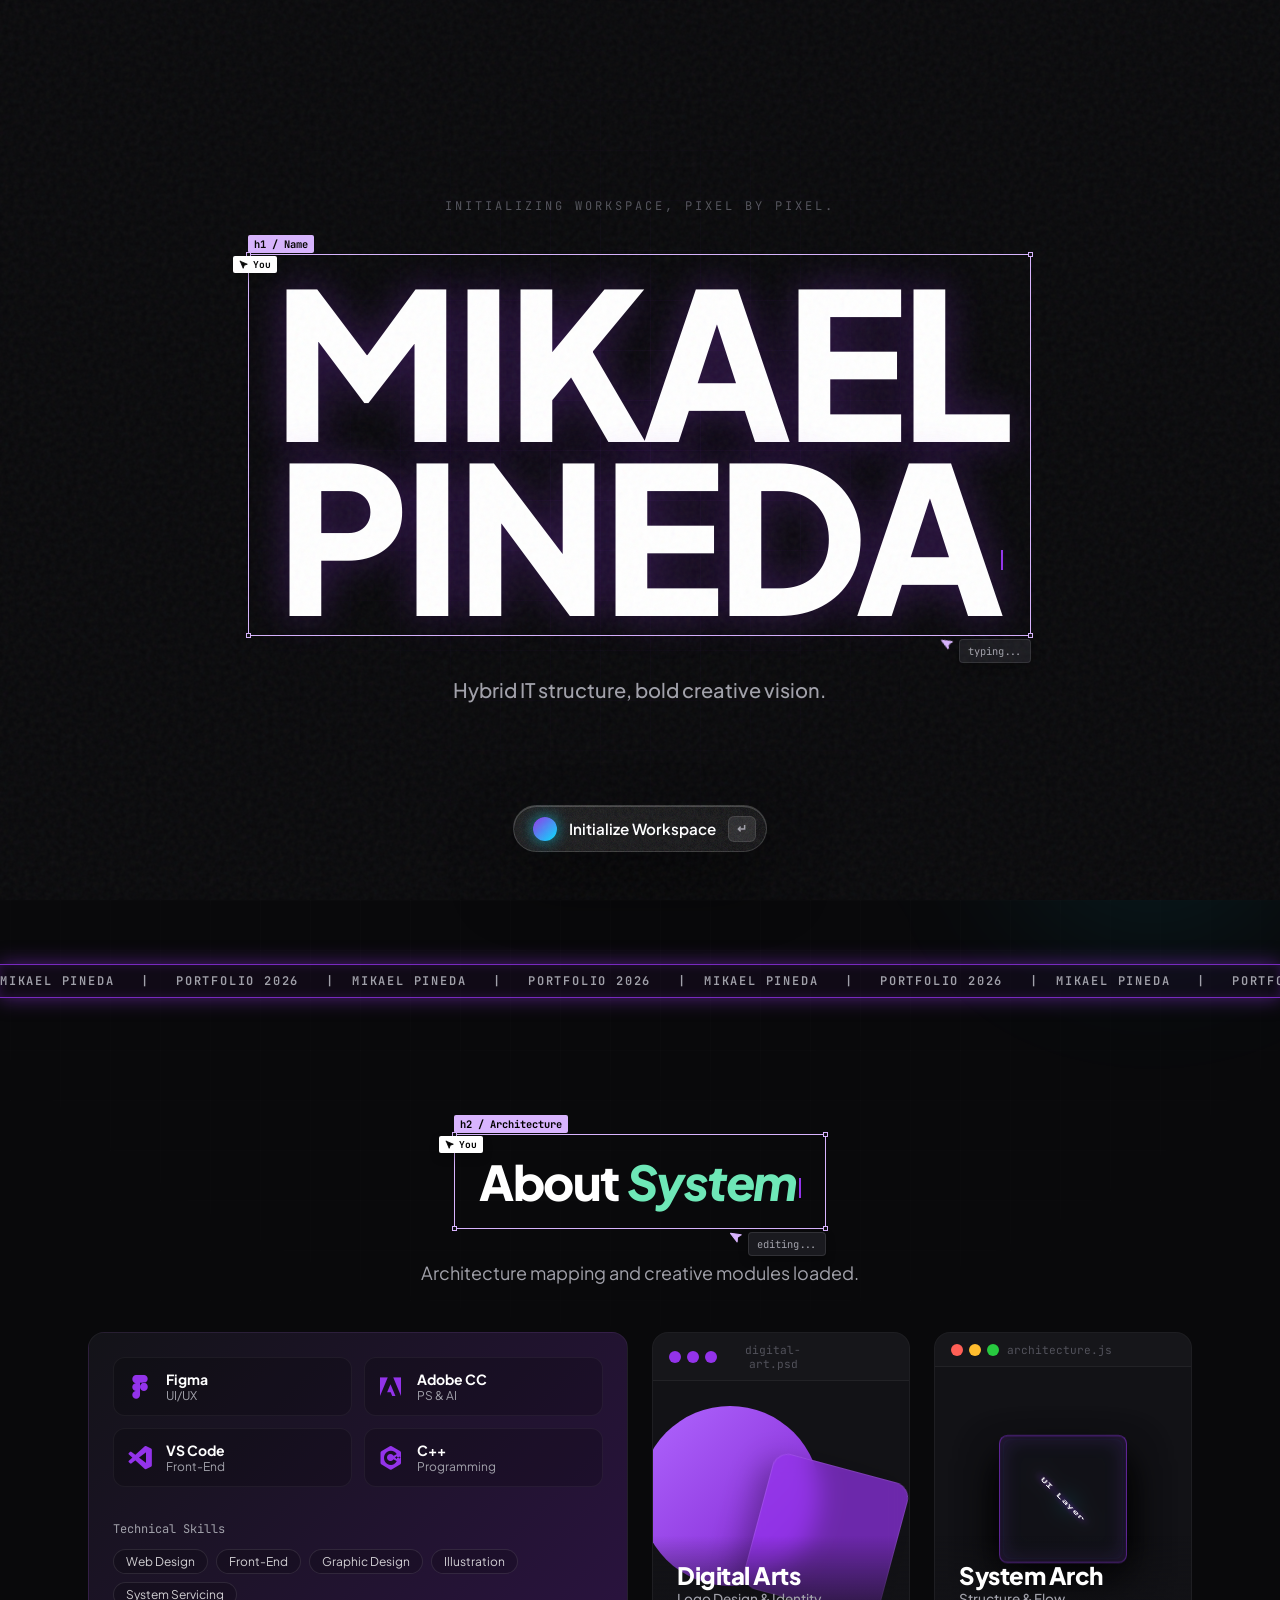
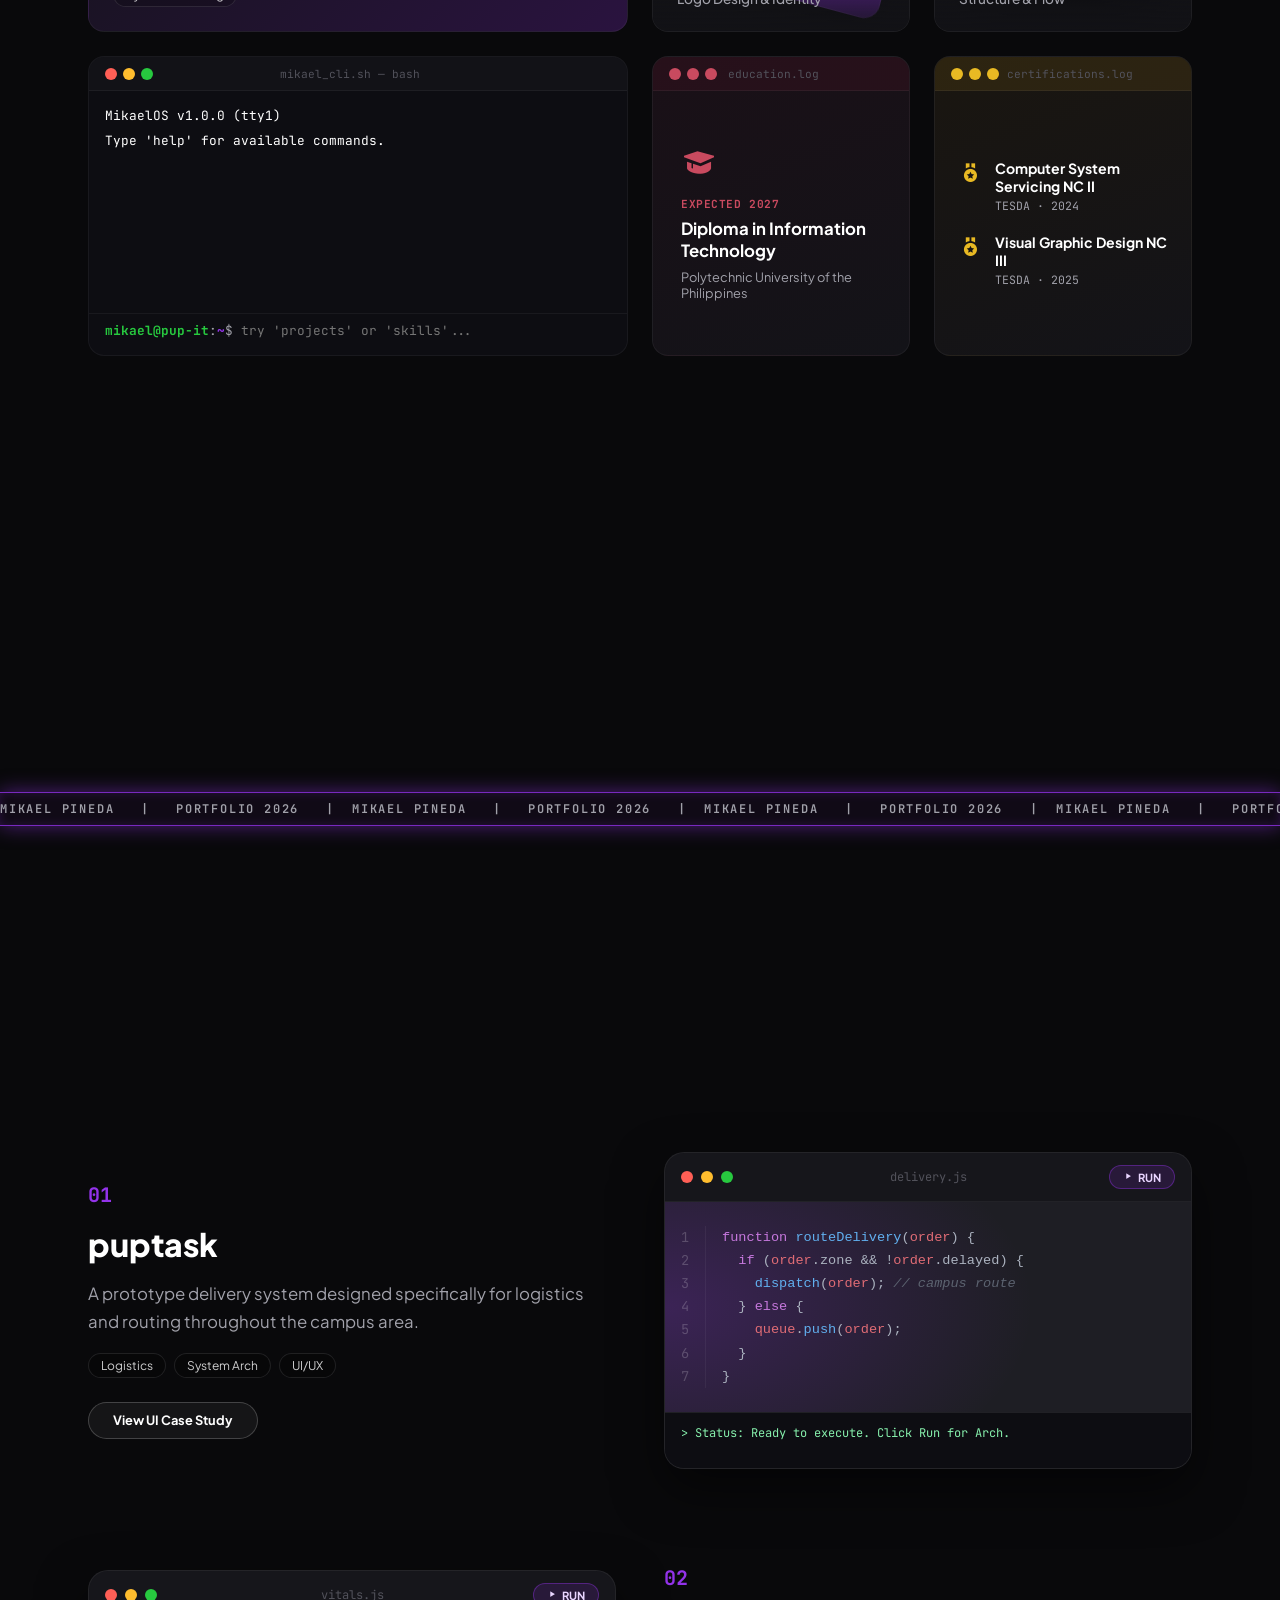
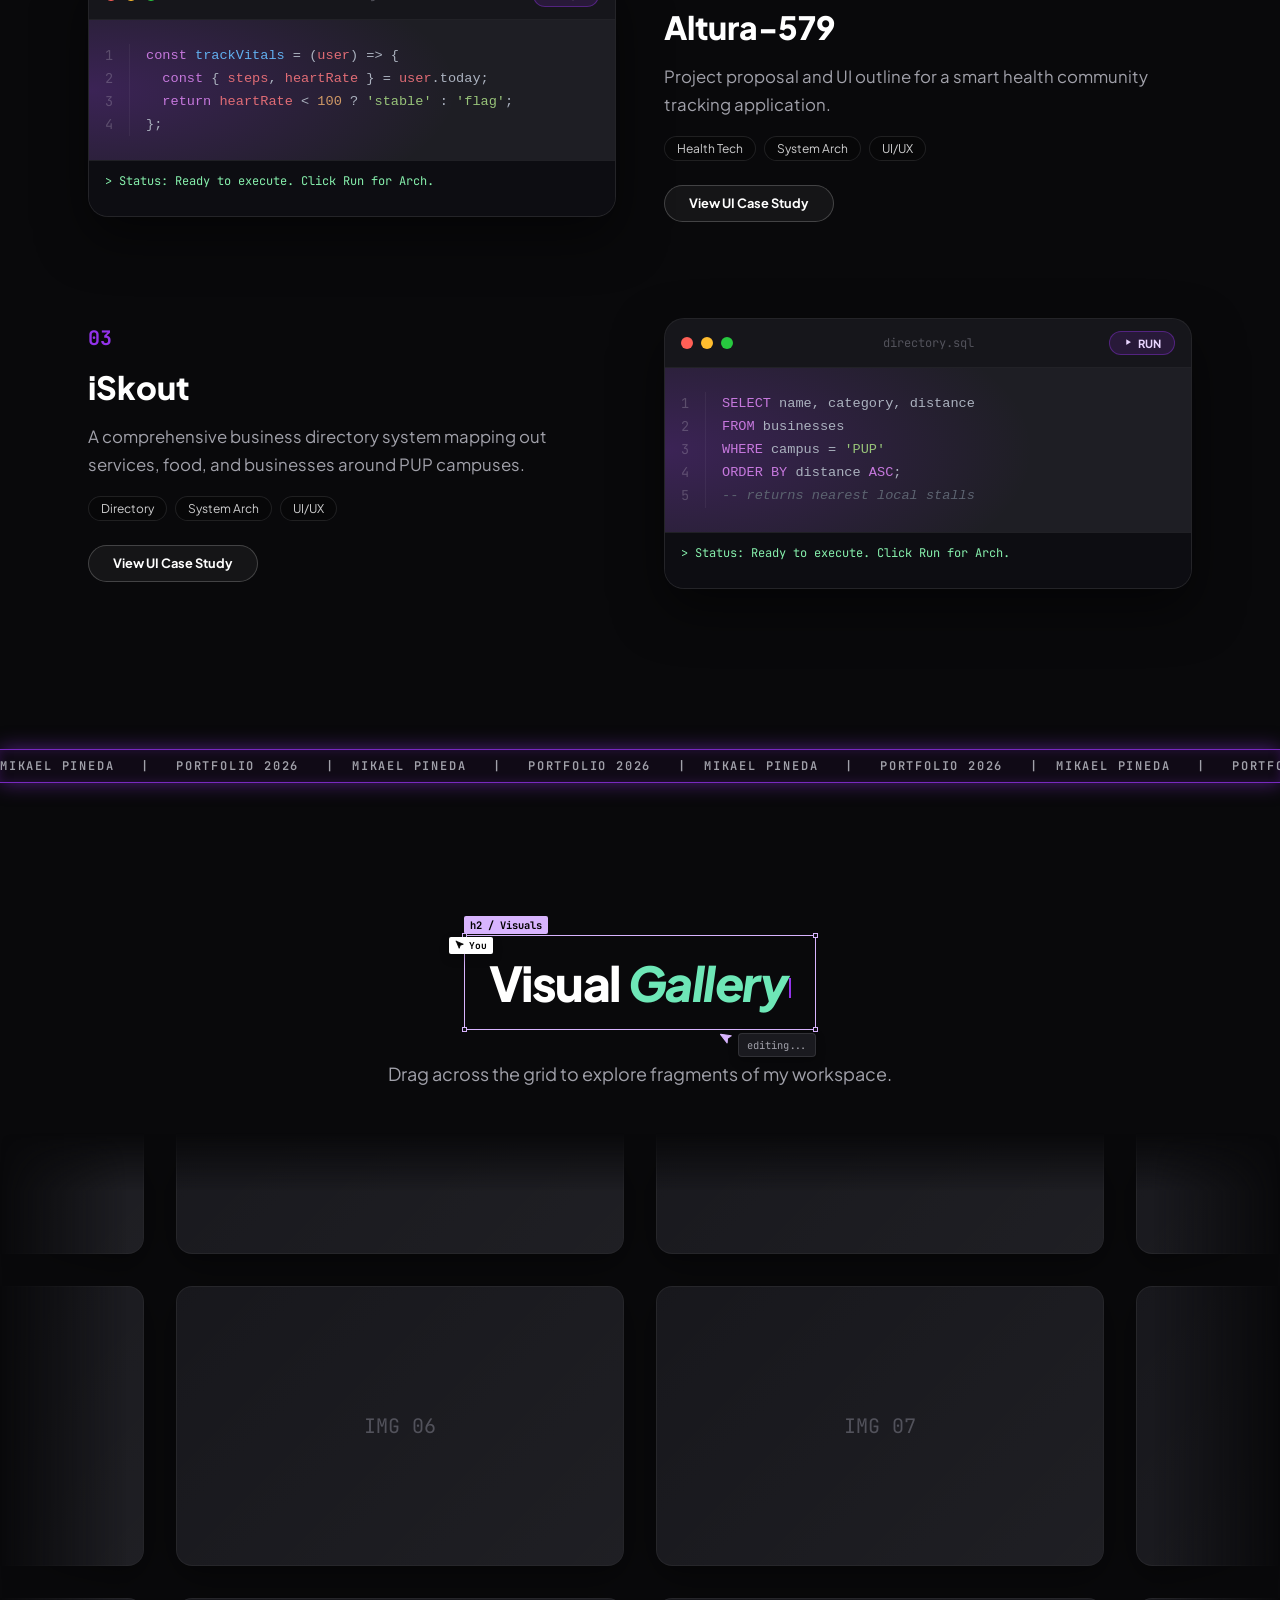
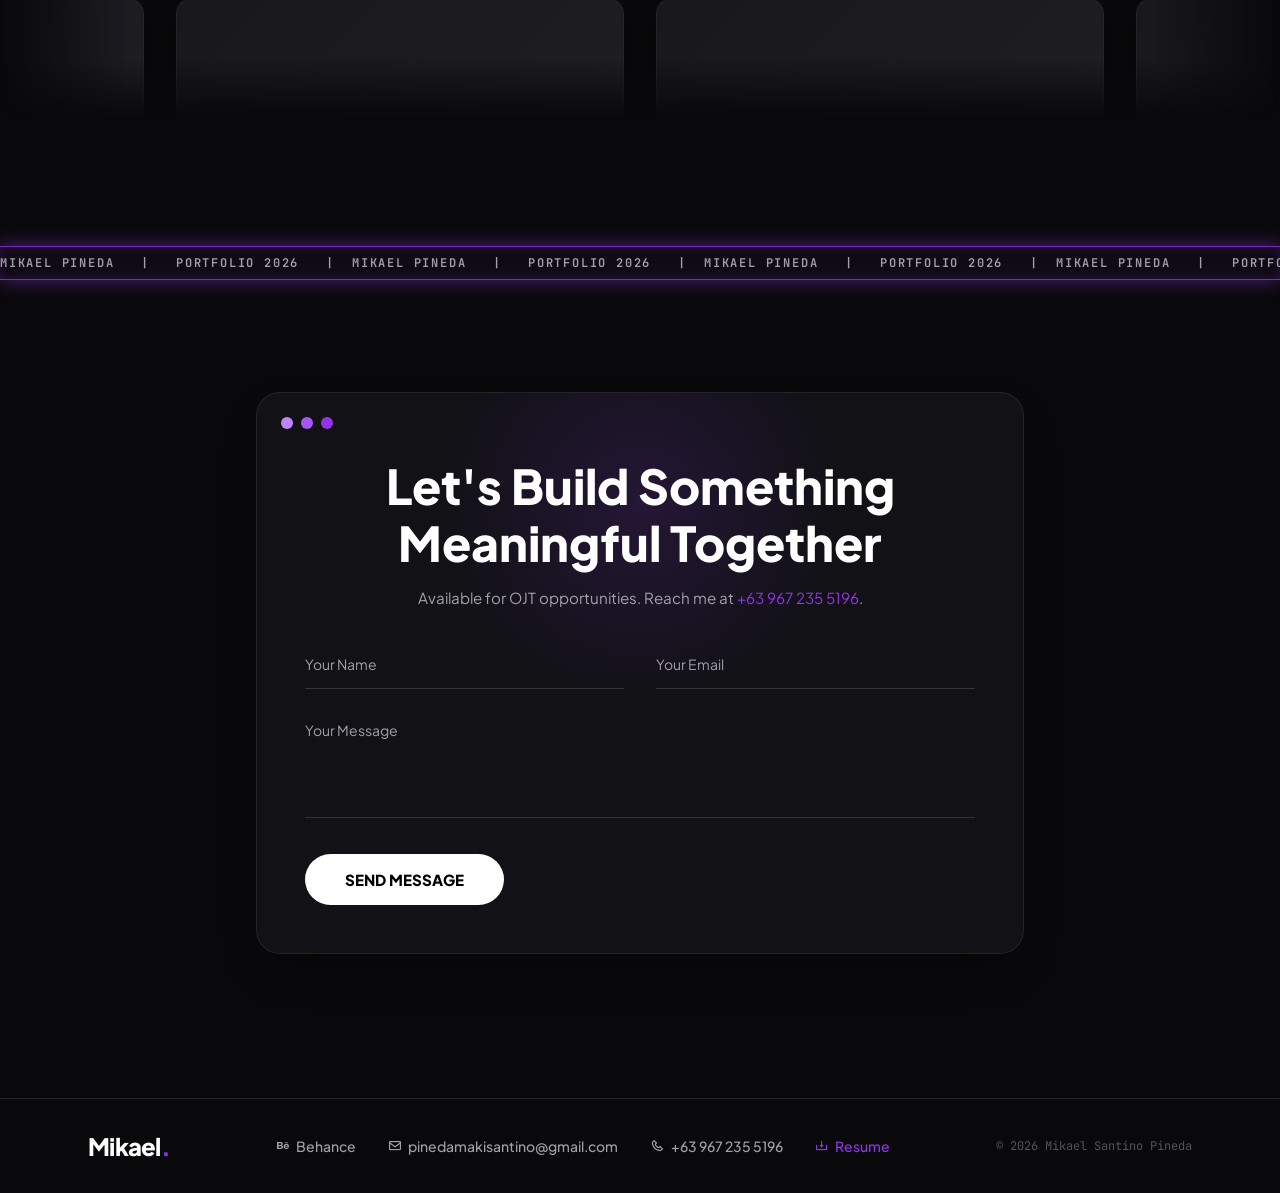
==== commit f2bea2ed: "bang" ====
--- a/index.html
+++ b/index.html
@@ -200,11 +200,24 @@
       </div>
     </section>
 
-    <!-- Data Bus Section Divider -->
-    <div class="section-divider">
-      <div class="data-bus-block left"></div>
-      <div class="divider-icon"><div class="divider-glow"></div><i class='bx bx-chip'></i></div>
-      <div class="data-bus-block right"></div>
+    <!-- Glowing Marquee Section Divider -->
+    <div class="marquee-divider">
+      <div class="marquee-track">
+        <!-- First Set -->
+        <div class="marquee-content">
+          <span>MIKAEL PINEDA &nbsp;&nbsp;|&nbsp;&nbsp; PORTFOLIO 2026 &nbsp;&nbsp;|&nbsp;&nbsp;</span>
+          <span>MIKAEL PINEDA &nbsp;&nbsp;|&nbsp;&nbsp; PORTFOLIO 2026 &nbsp;&nbsp;|&nbsp;&nbsp;</span>
+          <span>MIKAEL PINEDA &nbsp;&nbsp;|&nbsp;&nbsp; PORTFOLIO 2026 &nbsp;&nbsp;|&nbsp;&nbsp;</span>
+          <span>MIKAEL PINEDA &nbsp;&nbsp;|&nbsp;&nbsp; PORTFOLIO 2026 &nbsp;&nbsp;|&nbsp;&nbsp;</span>
+        </div>
+        <!-- Duplicated Set for Seamless Loop -->
+        <div class="marquee-content" aria-hidden="true">
+          <span>MIKAEL PINEDA &nbsp;&nbsp;|&nbsp;&nbsp; PORTFOLIO 2026 &nbsp;&nbsp;|&nbsp;&nbsp;</span>
+          <span>MIKAEL PINEDA &nbsp;&nbsp;|&nbsp;&nbsp; PORTFOLIO 2026 &nbsp;&nbsp;|&nbsp;&nbsp;</span>
+          <span>MIKAEL PINEDA &nbsp;&nbsp;|&nbsp;&nbsp; PORTFOLIO 2026 &nbsp;&nbsp;|&nbsp;&nbsp;</span>
+          <span>MIKAEL PINEDA &nbsp;&nbsp;|&nbsp;&nbsp; PORTFOLIO 2026 &nbsp;&nbsp;|&nbsp;&nbsp;</span>
+        </div>
+      </div>
     </div>
 
     <!-- ===== ABOUT / BENTO ===== -->
@@ -377,11 +390,24 @@
       </div>
     </section>
 
-    <!-- Data Bus Section Divider -->
-    <div class="section-divider">
-      <div class="data-bus-block left"></div>
-      <div class="divider-icon"><div class="divider-glow"></div><i class='bx bx-code-curly'></i></div>
-      <div class="data-bus-block right"></div>
+    <!-- Glowing Marquee Section Divider -->
+    <div class="marquee-divider">
+      <div class="marquee-track">
+        <!-- First Set -->
+        <div class="marquee-content">
+          <span>MIKAEL PINEDA &nbsp;&nbsp;|&nbsp;&nbsp; PORTFOLIO 2026 &nbsp;&nbsp;|&nbsp;&nbsp;</span>
+          <span>MIKAEL PINEDA &nbsp;&nbsp;|&nbsp;&nbsp; PORTFOLIO 2026 &nbsp;&nbsp;|&nbsp;&nbsp;</span>
+          <span>MIKAEL PINEDA &nbsp;&nbsp;|&nbsp;&nbsp; PORTFOLIO 2026 &nbsp;&nbsp;|&nbsp;&nbsp;</span>
+          <span>MIKAEL PINEDA &nbsp;&nbsp;|&nbsp;&nbsp; PORTFOLIO 2026 &nbsp;&nbsp;|&nbsp;&nbsp;</span>
+        </div>
+        <!-- Duplicated Set for Seamless Loop -->
+        <div class="marquee-content" aria-hidden="true">
+          <span>MIKAEL PINEDA &nbsp;&nbsp;|&nbsp;&nbsp; PORTFOLIO 2026 &nbsp;&nbsp;|&nbsp;&nbsp;</span>
+          <span>MIKAEL PINEDA &nbsp;&nbsp;|&nbsp;&nbsp; PORTFOLIO 2026 &nbsp;&nbsp;|&nbsp;&nbsp;</span>
+          <span>MIKAEL PINEDA &nbsp;&nbsp;|&nbsp;&nbsp; PORTFOLIO 2026 &nbsp;&nbsp;|&nbsp;&nbsp;</span>
+          <span>MIKAEL PINEDA &nbsp;&nbsp;|&nbsp;&nbsp; PORTFOLIO 2026 &nbsp;&nbsp;|&nbsp;&nbsp;</span>
+        </div>
+      </div>
     </div>
 
     <!-- ===== PROJECTS ===== -->
@@ -548,6 +574,26 @@
 
       </div>
     </section>
+
+     <!-- Glowing Marquee Section Divider -->
+    <div class="marquee-divider">
+      <div class="marquee-track">
+        <!-- First Set -->
+        <div class="marquee-content">
+          <span>MIKAEL PINEDA &nbsp;&nbsp;|&nbsp;&nbsp; PORTFOLIO 2026 &nbsp;&nbsp;|&nbsp;&nbsp;</span>
+          <span>MIKAEL PINEDA &nbsp;&nbsp;|&nbsp;&nbsp; PORTFOLIO 2026 &nbsp;&nbsp;|&nbsp;&nbsp;</span>
+          <span>MIKAEL PINEDA &nbsp;&nbsp;|&nbsp;&nbsp; PORTFOLIO 2026 &nbsp;&nbsp;|&nbsp;&nbsp;</span>
+          <span>MIKAEL PINEDA &nbsp;&nbsp;|&nbsp;&nbsp; PORTFOLIO 2026 &nbsp;&nbsp;|&nbsp;&nbsp;</span>
+        </div>
+        <!-- Duplicated Set for Seamless Loop -->
+        <div class="marquee-content" aria-hidden="true">
+          <span>MIKAEL PINEDA &nbsp;&nbsp;|&nbsp;&nbsp; PORTFOLIO 2026 &nbsp;&nbsp;|&nbsp;&nbsp;</span>
+          <span>MIKAEL PINEDA &nbsp;&nbsp;|&nbsp;&nbsp; PORTFOLIO 2026 &nbsp;&nbsp;|&nbsp;&nbsp;</span>
+          <span>MIKAEL PINEDA &nbsp;&nbsp;|&nbsp;&nbsp; PORTFOLIO 2026 &nbsp;&nbsp;|&nbsp;&nbsp;</span>
+          <span>MIKAEL PINEDA &nbsp;&nbsp;|&nbsp;&nbsp; PORTFOLIO 2026 &nbsp;&nbsp;|&nbsp;&nbsp;</span>
+        </div>
+      </div>
+    </div>
 
 <!-- ===== GALLERY (2D Draggable Workspace) ===== -->
    <section id="gallery" class="gallery">
@@ -610,11 +656,24 @@
       </div>
     </section>
 
-    <!-- Data Bus Section Divider -->
-    <div class="section-divider">
-      <div class="data-bus-block left"></div>
-      <div class="divider-icon"><div class="divider-glow"></div><i class='bx bx-message-rounded-dots'></i></div>
-      <div class="data-bus-block right"></div>
+    <!-- Glowing Marquee Section Divider -->
+    <div class="marquee-divider">
+      <div class="marquee-track">
+        <!-- First Set -->
+        <div class="marquee-content">
+          <span>MIKAEL PINEDA &nbsp;&nbsp;|&nbsp;&nbsp; PORTFOLIO 2026 &nbsp;&nbsp;|&nbsp;&nbsp;</span>
+          <span>MIKAEL PINEDA &nbsp;&nbsp;|&nbsp;&nbsp; PORTFOLIO 2026 &nbsp;&nbsp;|&nbsp;&nbsp;</span>
+          <span>MIKAEL PINEDA &nbsp;&nbsp;|&nbsp;&nbsp; PORTFOLIO 2026 &nbsp;&nbsp;|&nbsp;&nbsp;</span>
+          <span>MIKAEL PINEDA &nbsp;&nbsp;|&nbsp;&nbsp; PORTFOLIO 2026 &nbsp;&nbsp;|&nbsp;&nbsp;</span>
+        </div>
+        <!-- Duplicated Set for Seamless Loop -->
+        <div class="marquee-content" aria-hidden="true">
+          <span>MIKAEL PINEDA &nbsp;&nbsp;|&nbsp;&nbsp; PORTFOLIO 2026 &nbsp;&nbsp;|&nbsp;&nbsp;</span>
+          <span>MIKAEL PINEDA &nbsp;&nbsp;|&nbsp;&nbsp; PORTFOLIO 2026 &nbsp;&nbsp;|&nbsp;&nbsp;</span>
+          <span>MIKAEL PINEDA &nbsp;&nbsp;|&nbsp;&nbsp; PORTFOLIO 2026 &nbsp;&nbsp;|&nbsp;&nbsp;</span>
+          <span>MIKAEL PINEDA &nbsp;&nbsp;|&nbsp;&nbsp; PORTFOLIO 2026 &nbsp;&nbsp;|&nbsp;&nbsp;</span>
+        </div>
+      </div>
     </div>
 
     <!-- ===== CONTACT ===== -->
--- a/styles.css
+++ b/styles.css
@@ -2379,4 +2379,92 @@
 /* 3. Cinematic Loading Panels Grain */
 .loader-mask::before {
   background-image: url("data:image/svg+xml,%3Csvg viewBox='0 0 200 200' xmlns='http://www.w3.org/2000/svg'%3E%3Cfilter id='noiseFilter'%3E%3CfeTurbulence type='fractalNoise' baseFrequency='0.85' numOctaves='3' stitchTiles='stitch'/%3E%3C/filter%3E%3Crect width='100%25' height='100%25' filter='url(%23noiseFilter)' opacity='0.05'/%3E%3C/svg%3E") !important;
+}
+
+/* ============================================================
+   START PAGE NAME HOVER EFFECT (SITE PURPLE MATCH & WHITE TEXT)
+   ============================================================ */
+.ar-name-solid {
+  transition: transform 0.6s cubic-bezier(0.16, 1, 0.3, 1), 
+              text-shadow 0.6s ease, 
+              letter-spacing 0.6s ease;
+}
+
+.ar-name-solid:hover {
+  transform: scale(1.03);
+  letter-spacing: 0.02em;
+  color: #fff; /* Keeps the text cleanly white */
+  text-shadow: 0 0 50px rgba(147, 51, 234, 0.5) !important; /* Matches your site's signature purple glow and balanced intensity */
+}
+
+/* Light Theme Override */
+[data-theme="light"] .ar-name-solid:hover {
+  color: var(--text-primary);
+  text-shadow: 0 0 30px rgba(126, 34, 206, 0.25) !important;
+}
+
+/* ============================================================
+   INFINITE MARQUEE DIVIDER
+   ============================================================ */
+.marquee-divider {
+  width: 100%;
+  overflow: hidden;
+  background: rgba(147, 51, 234, 0.05); /* Slightly richer purple tint */
+  border-top: 1px solid rgba(147, 51, 234, 0.8); /* Solid purple line */
+  border-bottom: 1px solid rgba(147, 51, 234, 0.8);
+  /* Adds the outer and inner purple glow! */
+  box-shadow: 0 0 20px rgba(147, 51, 234, 0.5), inset 0 0 10px rgba(147, 51, 234, 0.2); 
+  padding: 0.5rem 0; 
+  margin: 4rem 0; 
+  display: flex;
+  align-items: center;
+}
+
+.marquee-track {
+  display: flex;
+  width: max-content;
+  /* Adjust the '25s' to make the scroll faster or slower */
+  animation: marqueeScroll 25s linear infinite; 
+}
+
+/* Optional: Pauses the scrolling when the user hovers over it */
+.marquee-divider:hover .marquee-track {
+  animation-play-state: paused;
+}
+
+.marquee-content {
+  display: flex;
+}
+
+.marquee-content span {
+  font-family: var(--font-mono);
+  font-size: 0.75rem; 
+  font-weight: 600;
+  color: var(--text-secondary);
+  letter-spacing: 0.15em;
+  padding-right: 0; /* Removed padding so the bars align seamlessly */
+  white-space: nowrap;
+  transition: color 0.3s, text-shadow 0.3s;
+}
+
+.marquee-divider:hover .marquee-content span {
+  color: var(--accent); /* Lights up purple on hover */
+}
+
+/* The actual infinite loop math */
+@keyframes marqueeScroll {
+  0% { transform: translateX(0); }
+  100% { transform: translateX(-50%); } 
+}
+
+/* Light Theme Overrides */
+[data-theme="light"] .marquee-divider {
+  background: rgba(126, 34, 206, 0.03);
+  border-color: rgba(126, 34, 206, 0.15);
+}
+[data-theme="light"] .marquee-content span {
+  color: var(--text-muted);
+}
+[data-theme="light"] .marquee-divider:hover .marquee-content span {
+  color: var(--accent);
 }
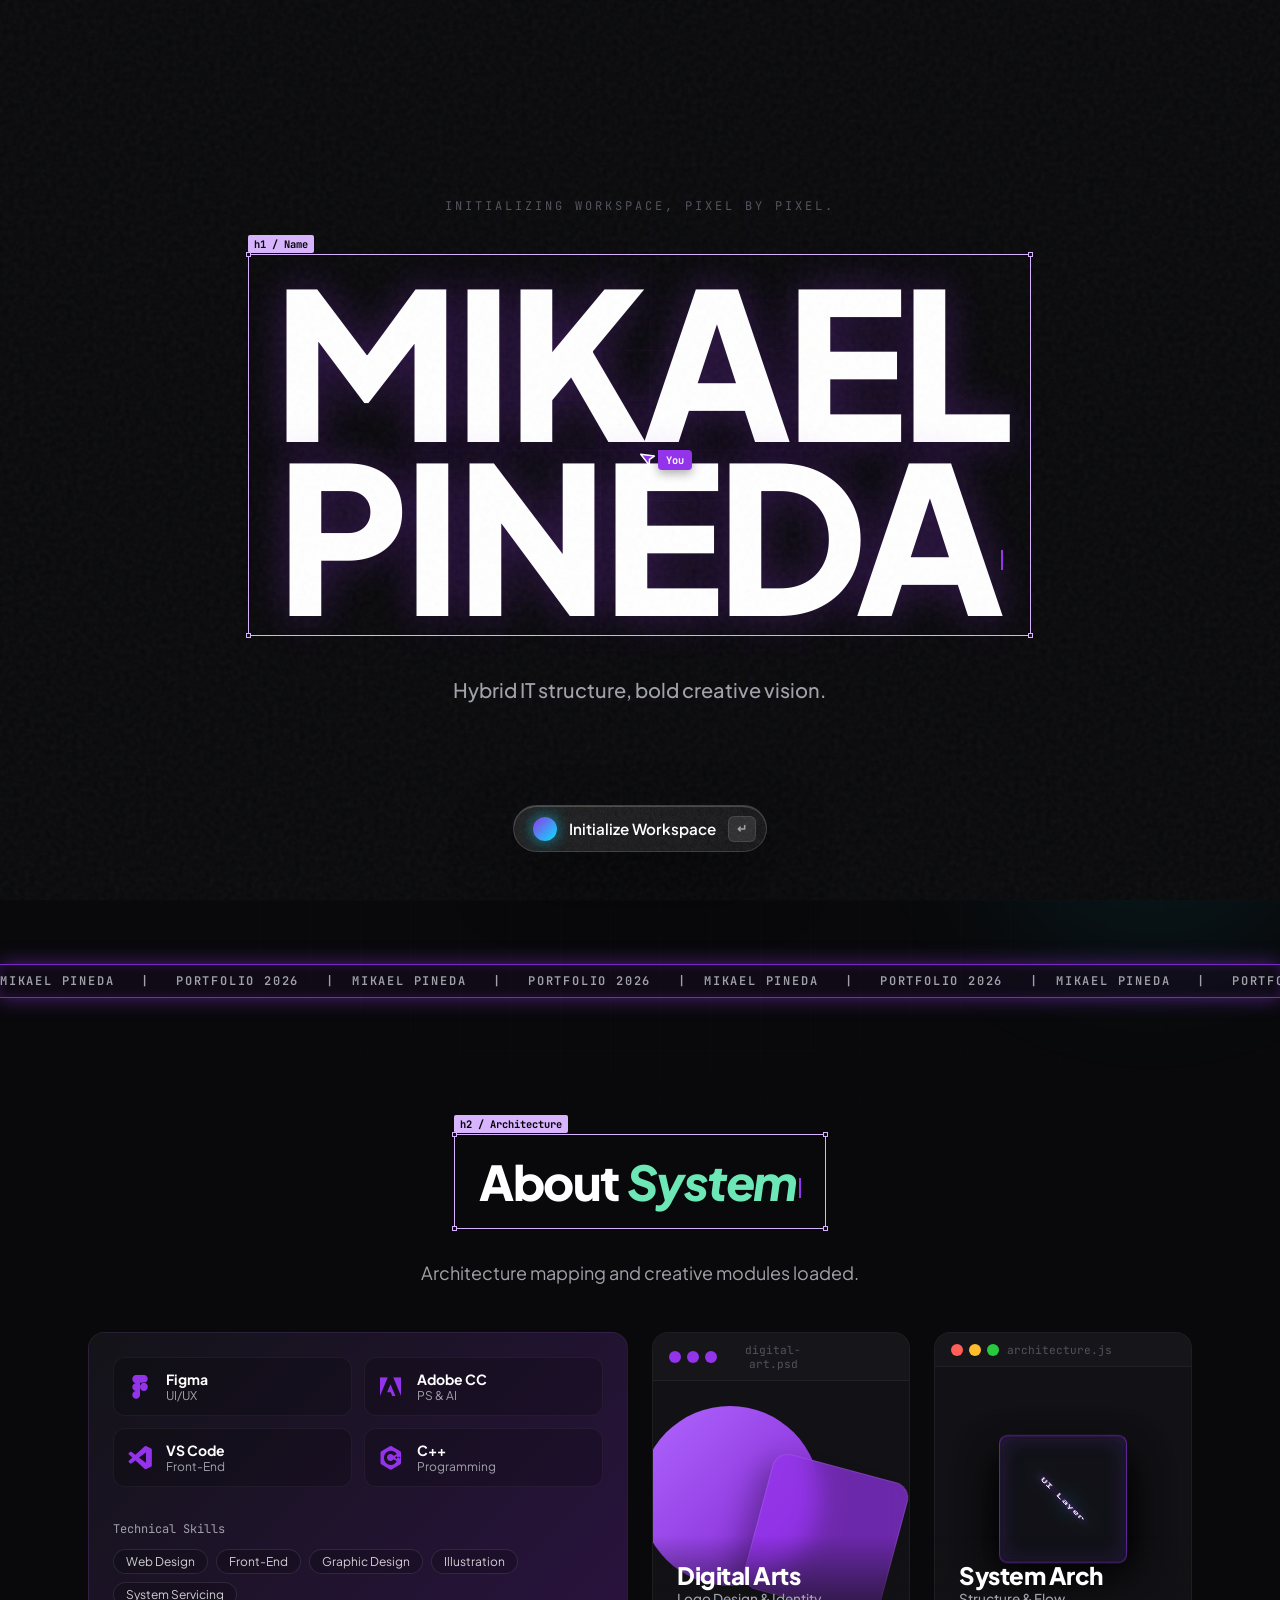
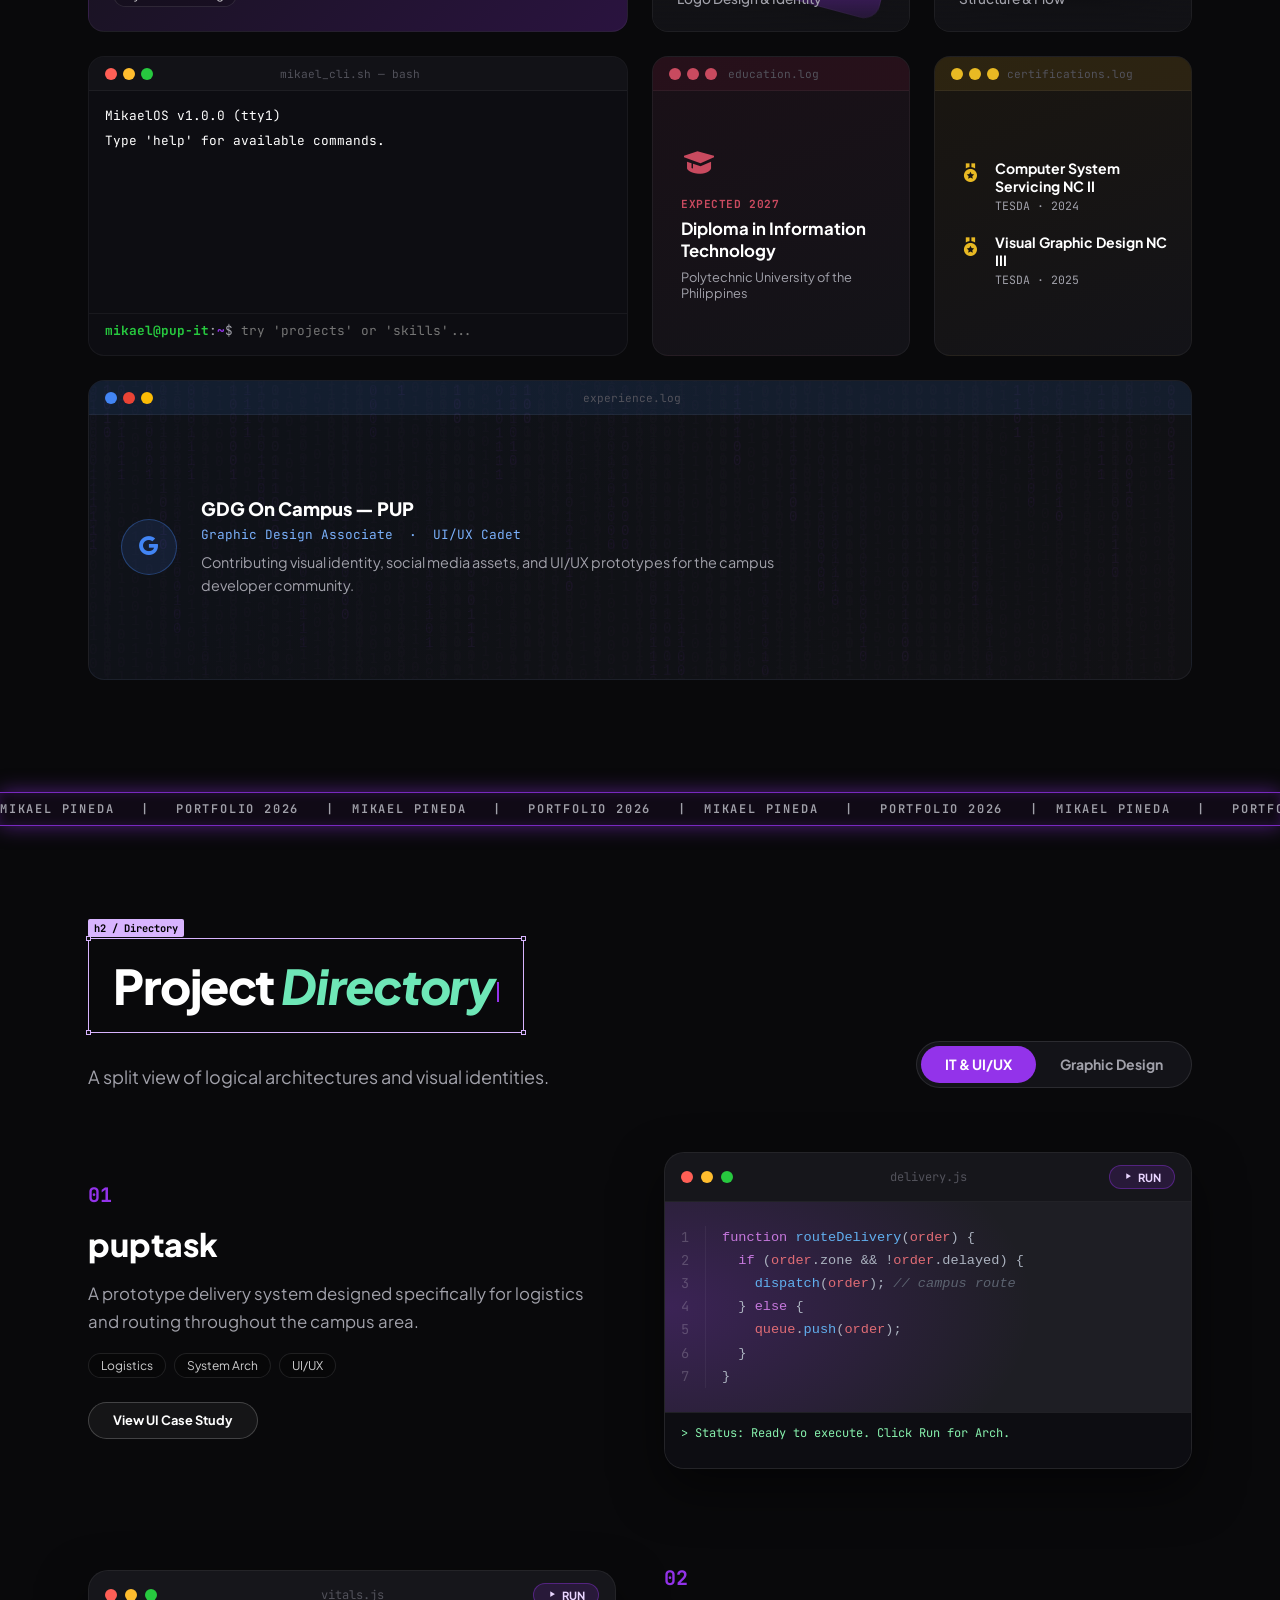
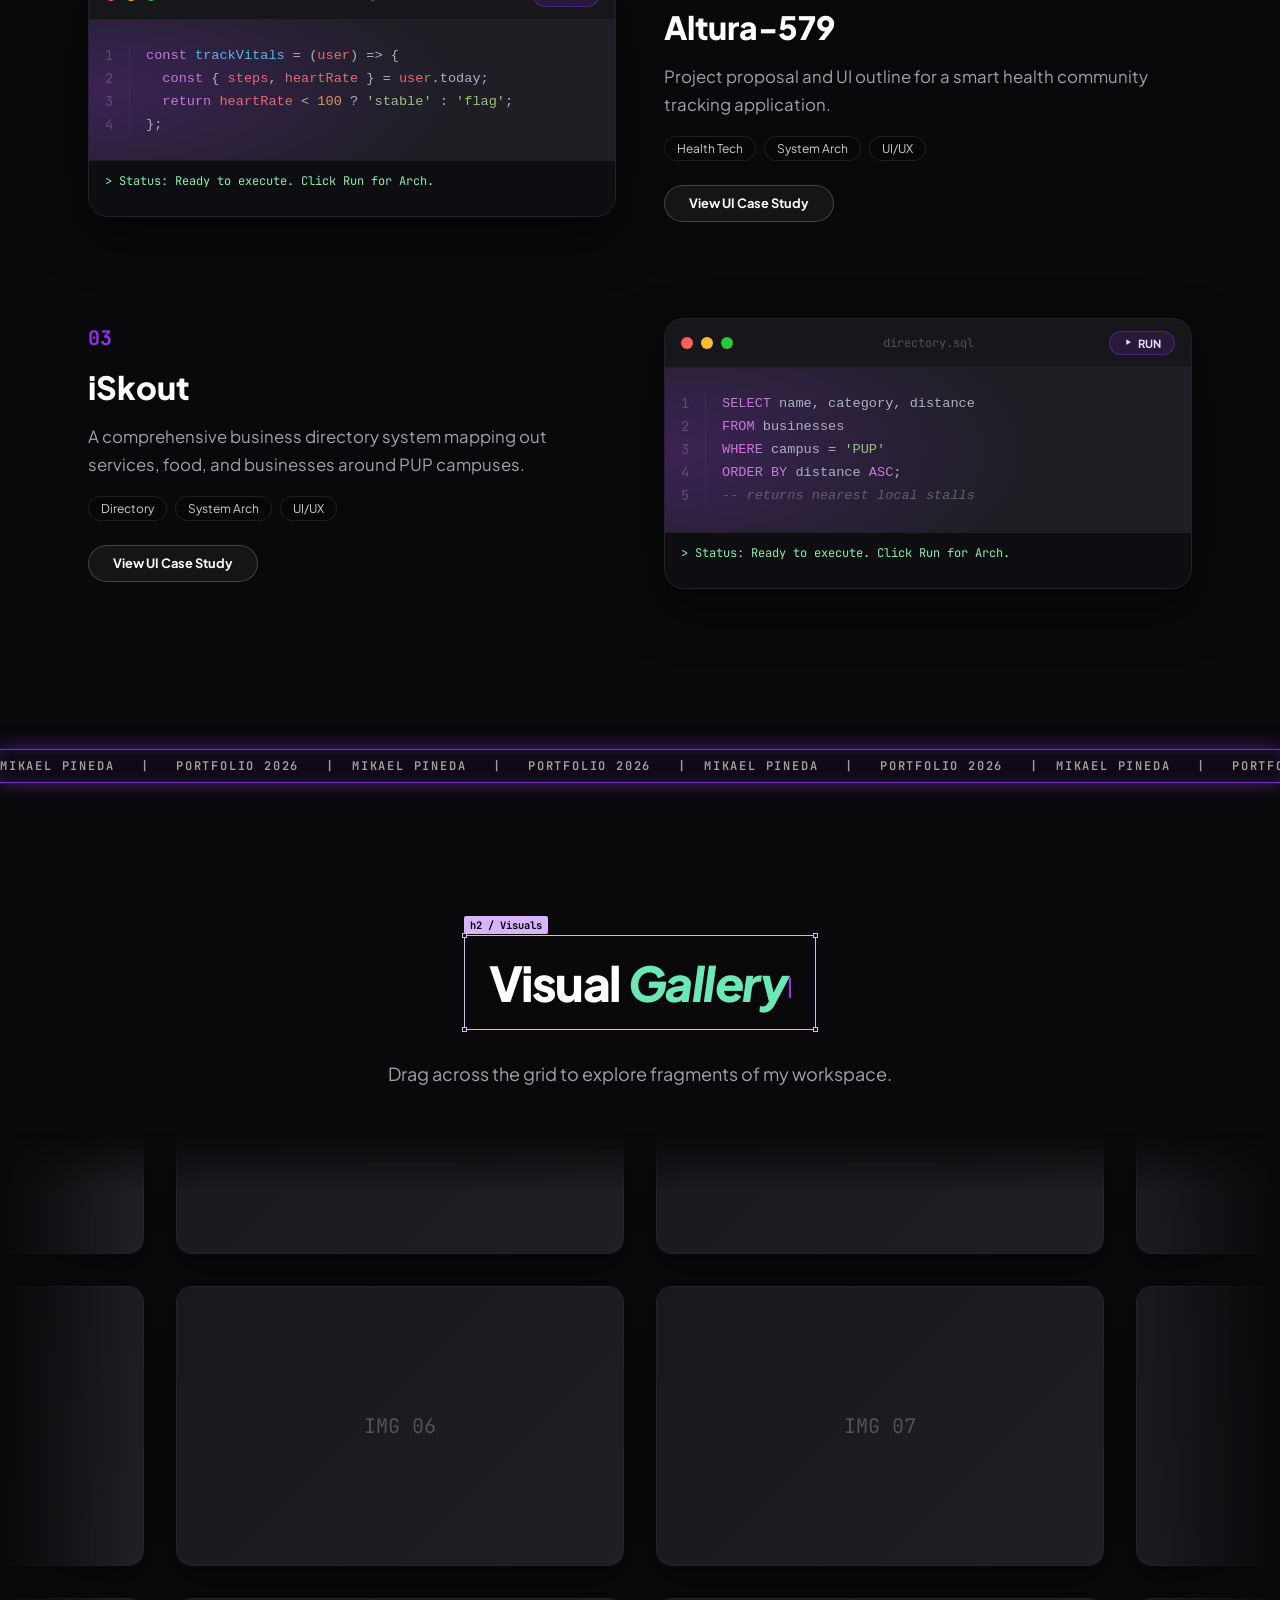
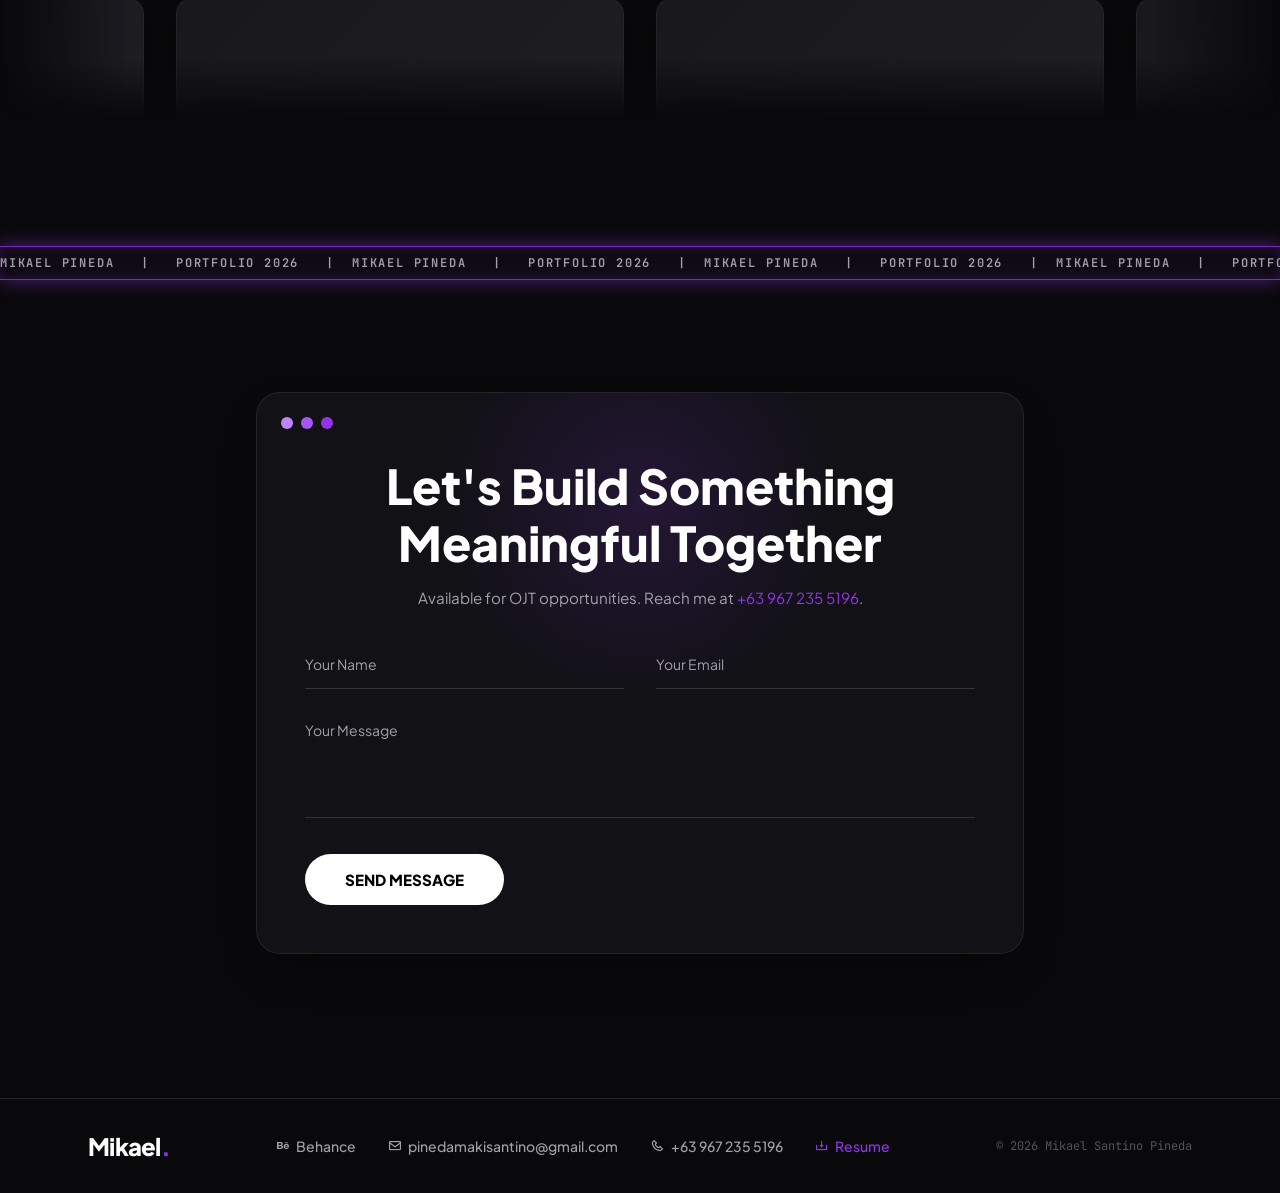
==== commit 8a1a7d8c: "para sure" ====
--- a/index.html
+++ b/index.html
@@ -19,8 +19,10 @@
   <div id="scroll-progress"></div>
 
   <!-- Custom Cursor -->
-  <div id="cursor-dot"></div>
-  <div id="cursor-ring"><span id="cursor-label"></span></div>
+  <div id="cursor-ring">
+    <svg width="18" height="18" viewBox="0 0 24 24" fill="var(--accent)" stroke="#fff" stroke-width="2" stroke-linecap="round" stroke-linejoin="round"><path d="M3 3l7.07 16.97 2.51-7.39 7.39-2.51L3 3z"/></svg>
+    <span id="cursor-label">You</span>
+  </div>
 
   <!-- IT Blueprint Background -->
   <canvas id="bg-canvas"></canvas>
--- a/styles.css
+++ b/styles.css
@@ -79,48 +79,43 @@
 }
 
 /* ── Custom Cursor ── */
-#cursor-dot {
-  position: fixed;
-  top: 0; left: 0;
-  width: 8px; height: 8px;
-  background: var(--accent);
-  border-radius: 50%;
-  pointer-events: none;
-  z-index: 9998;
-  transform: translate(-50%, -50%);
-  transition: opacity 0.3s;
-}
 #cursor-ring {
   position: fixed;
   top: 0; left: 0;
-  width: 36px; height: 36px;
-  border: 1.5px solid var(--text-muted);
-  border-radius: 50%;
   pointer-events: none;
-  z-index: 9997;
-  transform: translate(-50%, -50%);
-  display: flex; align-items: center; justify-content: center;
-  transition: width 0.25s ease, height 0.25s ease, background 0.25s ease, border-color 0.25s ease;
+  z-index: 10001; /* Brings cursor above the boot screen */
+  display: flex;
+  align-items: flex-start;
 }
 #cursor-ring.hovering {
-  width: 60px; height: 60px;
-  background: rgba(147,51,234,0.25);
-  border-color: var(--accent);
-  backdrop-filter: blur(4px);
+  filter: drop-shadow(0 4px 12px rgba(147,51,234,0.4));
+}
+#cursor-ring svg {
+  transform: rotate(-15deg);
 }
 #cursor-label {
+  background: var(--accent);
+  color: #fff;
   font-family: var(--font-mono);
-  font-size: 9px;
+  font-size: 0.65rem;
   font-weight: 700;
-  letter-spacing: 0.08em;
-  color: #fff;
-  opacity: 0;
-  transition: opacity 0.2s;
-}
-#cursor-ring.hovering #cursor-label { opacity: 1; }
-
+  padding: 3px 8px;
+  border-radius: 4px;
+  border-top-left-radius: 0;
+  box-shadow: 0 4px 10px rgba(0,0,0,0.3);
+  white-space: nowrap;
+  transition: background 0.2s, color 0.2s;
+}
+#cursor-ring.hovering #cursor-label {
+  background: #fff;
+  color: #000;
+}
+#cursor-ring.dragging #cursor-label {
+  background: var(--accent-cyan);
+  color: #000;
+}
 @media (pointer: coarse) {
-  #cursor-dot, #cursor-ring { display: none; }
+  #cursor-ring { display: none; }
   body { cursor: auto; }
   a, button { cursor: pointer; }
 }
@@ -170,7 +165,7 @@
   position: fixed; inset: 0; z-index: 10000;
   background: var(--bg-base);
   display: flex; flex-direction: column; align-items: center; justify-content: center;
-  cursor: default;
+  cursor: none; /* Disables default system cursor */
   transition: opacity 0.8s var(--ease-cinematic), transform 0.8s var(--ease-cinematic), filter 0.8s var(--ease-cinematic);
 }
 
@@ -2082,17 +2077,7 @@
   border-color: rgba(109, 40, 217, 0.3);
 }
 
-/* 4. Canvas Dragging Cursor State */
-#cursor-ring {
-  transition: width 0.3s var(--ease-cinematic), height 0.3s var(--ease-cinematic), background 0.3s var(--ease-cinematic), border-color 0.3s ease;
-}
-#cursor-ring.dragging {
-  width: 80px; height: 80px;
-  background: rgba(0, 229, 255, 0.1);
-  border-color: rgba(0, 229, 255, 0.5);
-  backdrop-filter: blur(8px);
-}
-#cursor-ring.dragging #cursor-label { opacity: 1; }
+/* 4. Canvas Dragging Cursor State (Removed for Figma Cursor) */
 
 /* Fix grid bounds so it doesn't run out of edge space when dragged */
 #bg-grid {
@@ -2254,8 +2239,8 @@
   min-height: 500px;
   max-height: 800px;
   overflow: auto; 
-  cursor: grab;
-  padding: 0; /* Padding removed from viewport so cards touch the edges */
+  cursor: none; /* Removes the open hand */
+  padding: 0; 
   scrollbar-width: none; 
   -ms-overflow-style: none;
 }
@@ -2263,7 +2248,7 @@
   display: none;
 }
 .gallery-viewport.active {
-  cursor: grabbing;
+  cursor: none; /* Removes the grabbing hand */
 }
 
 /* 3. The Track */
@@ -2467,4 +2452,9 @@
 }
 [data-theme="light"] .marquee-divider:hover .marquee-content span {
   color: var(--accent);
+}
+
+.f-user,
+.f-label-bottom {
+  display: none !important;
 }
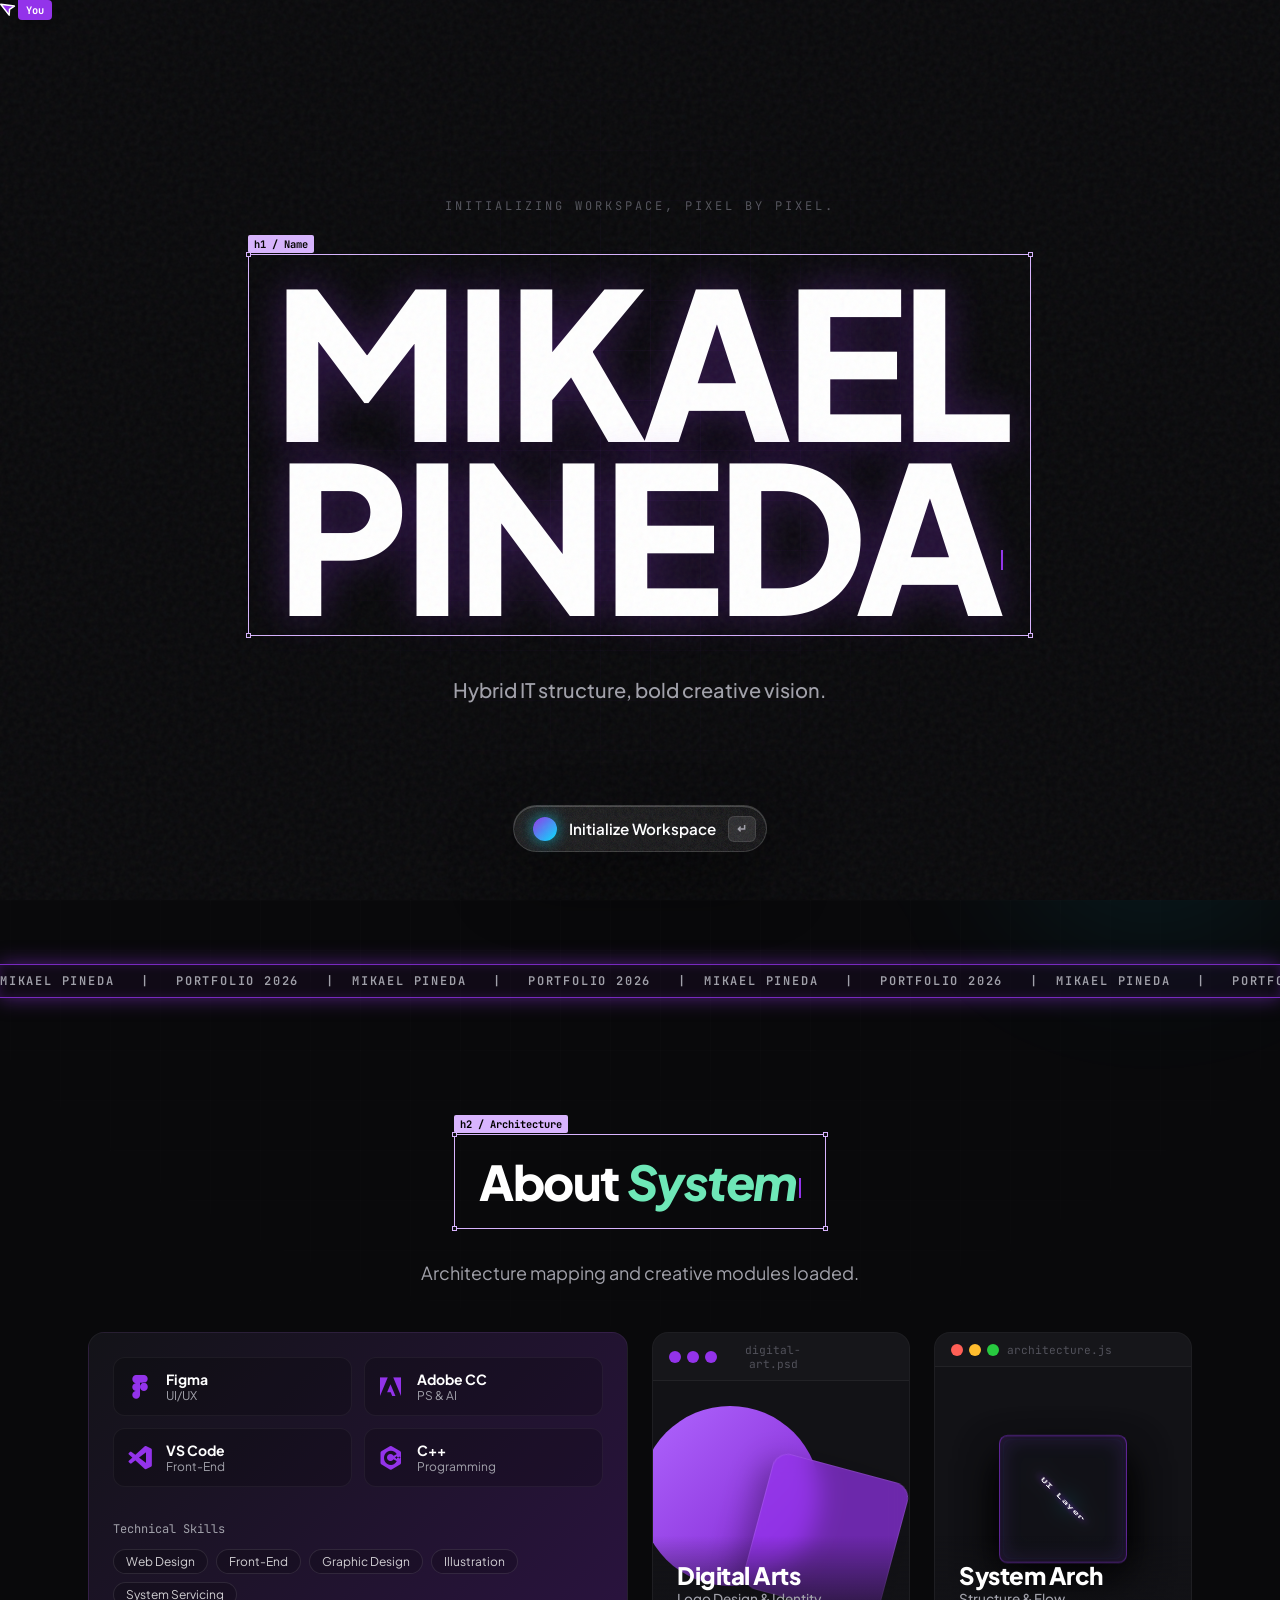
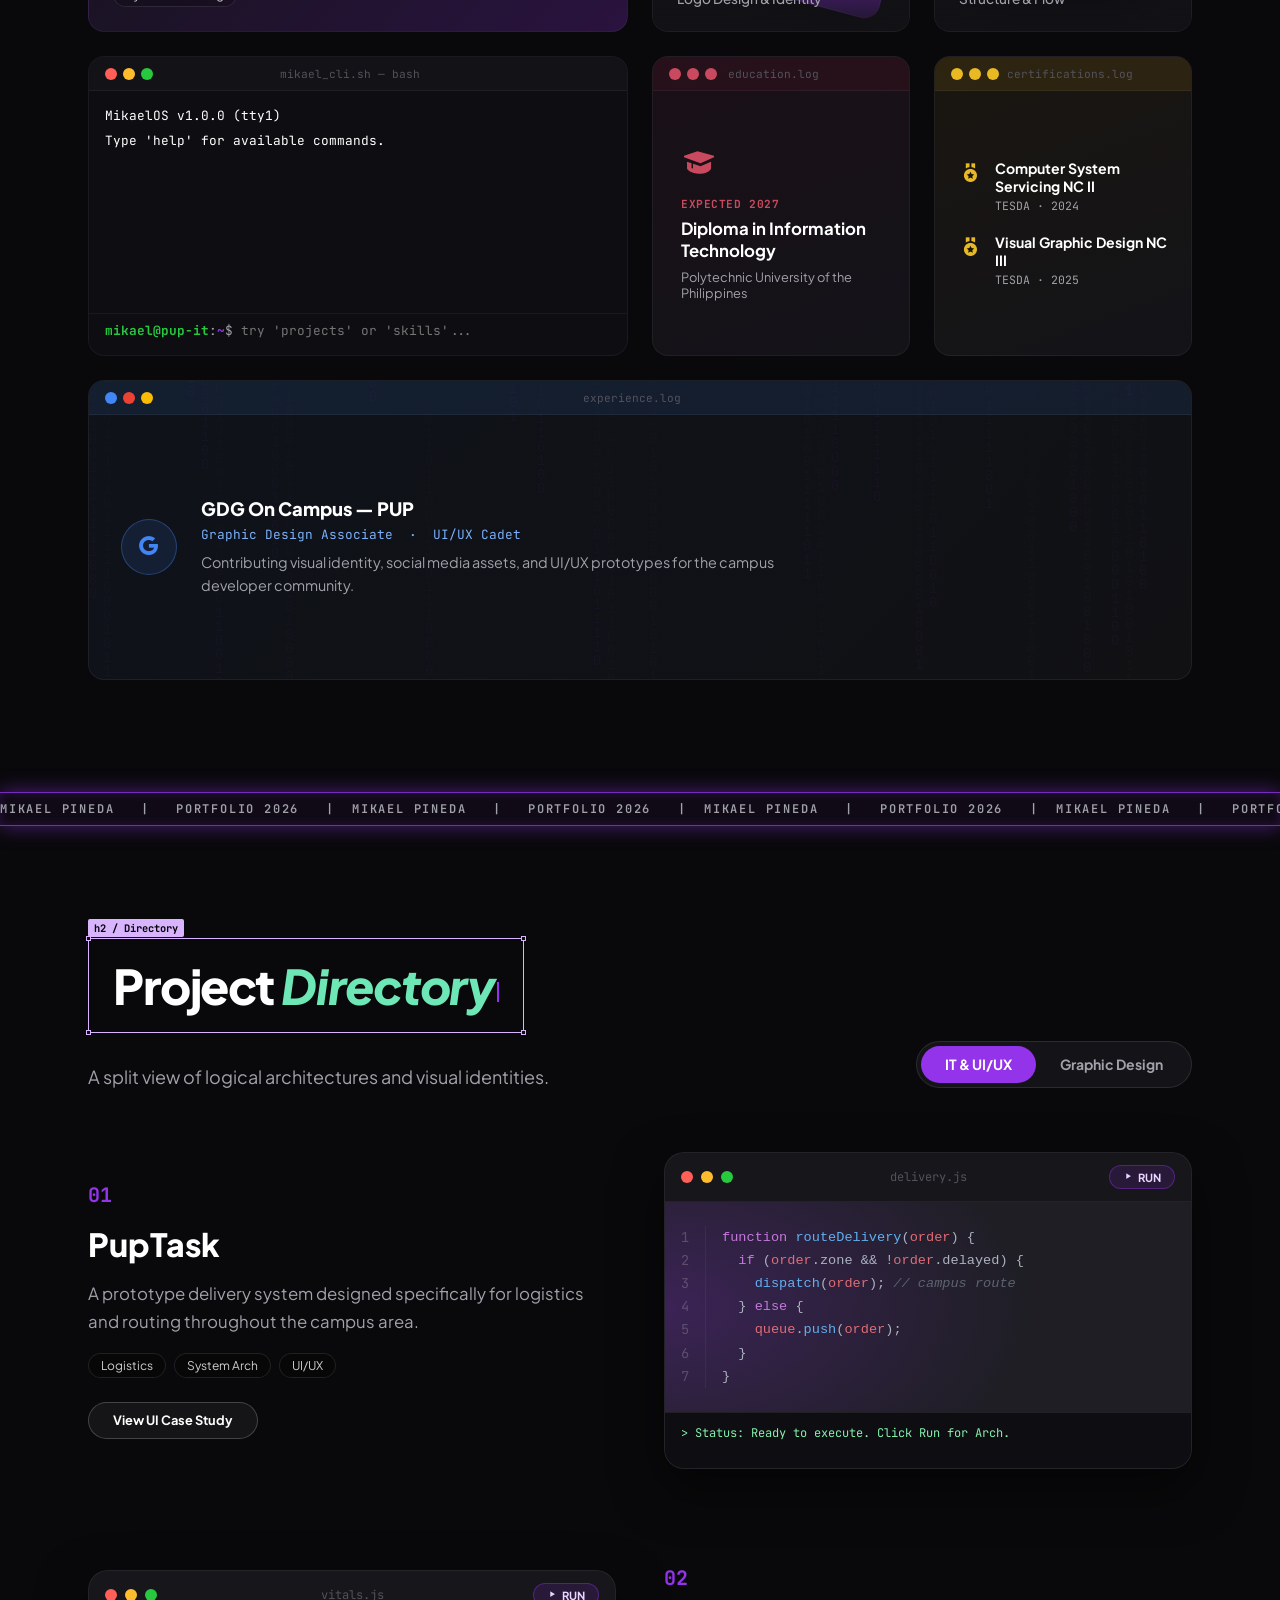
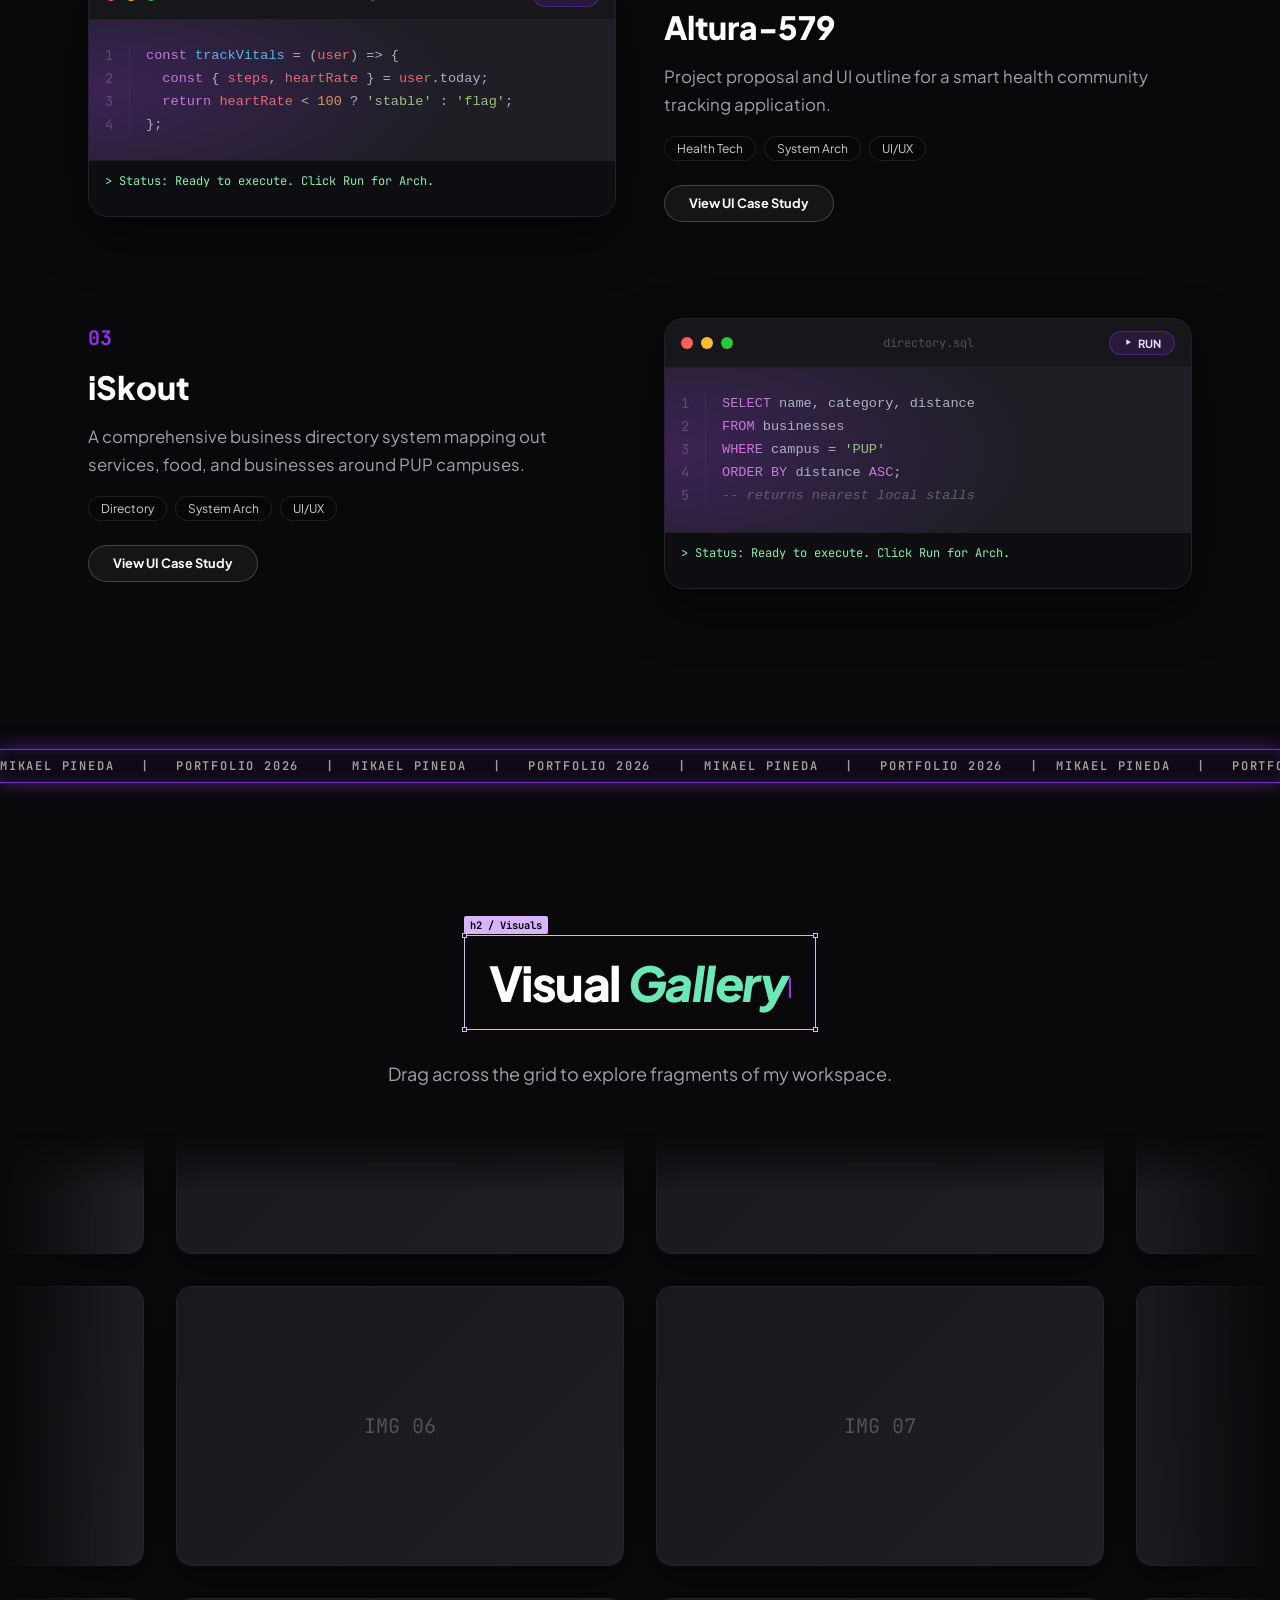
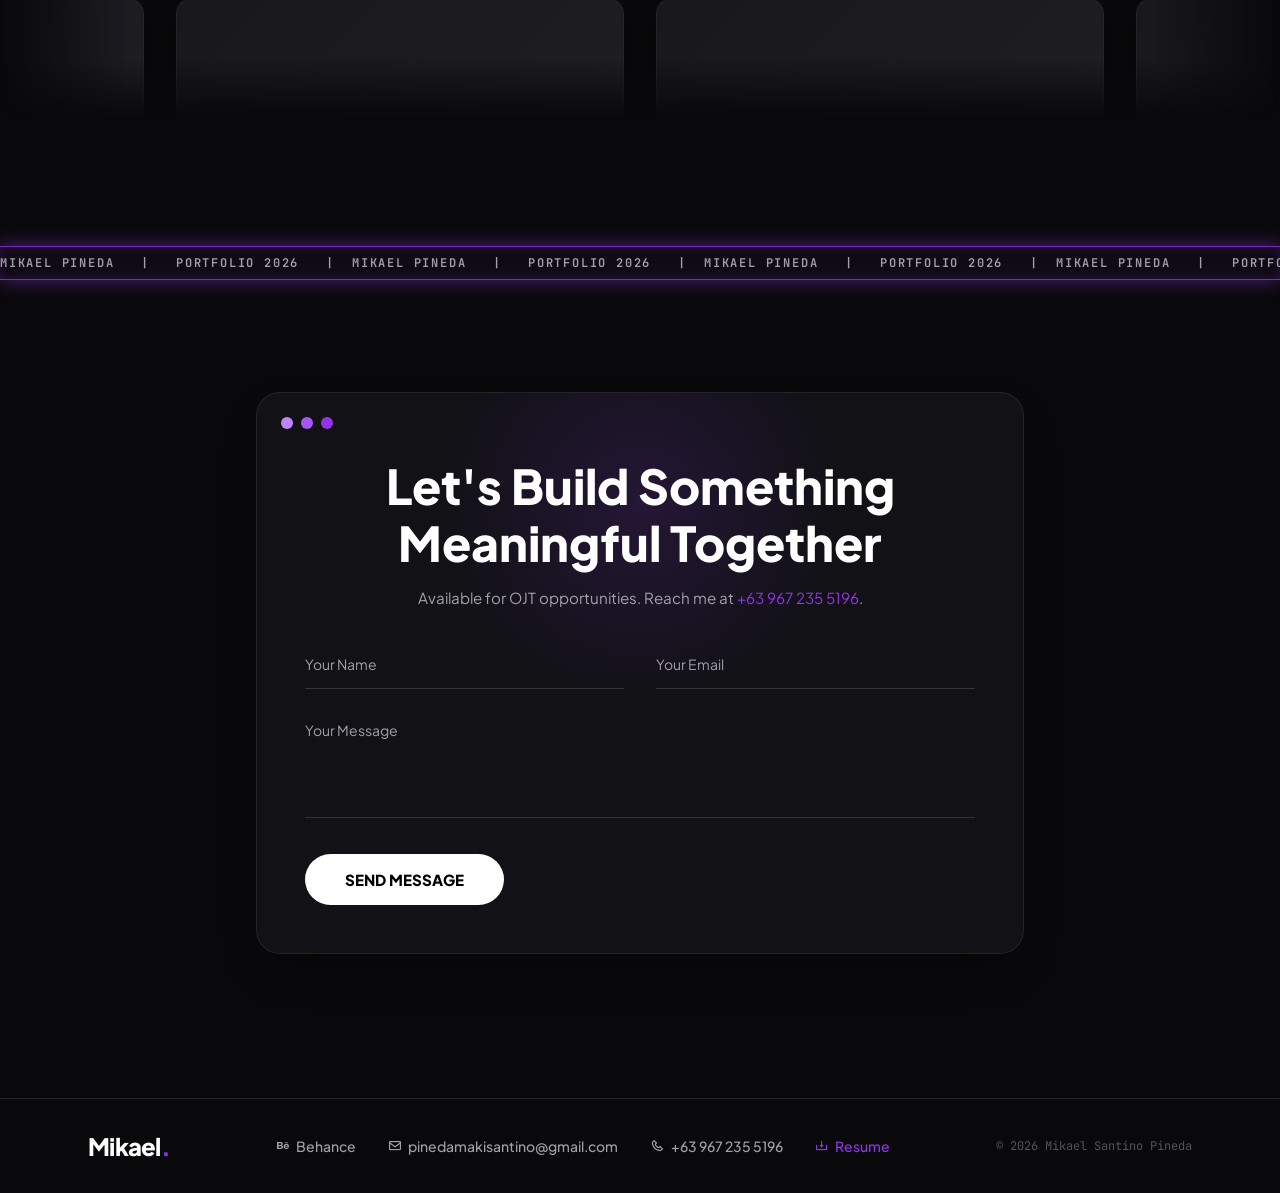
==== commit 6c3dc82f: "push" ====
--- a/index.html
+++ b/index.html
@@ -457,7 +457,7 @@
             <div class="it-project">
               <div class="it-info">
                 <div class="project-num">01</div>
-                <h3>puptask</h3>
+                <h3>PupTask</h3>
                 <p>A prototype delivery system designed specifically for logistics and routing throughout the campus area.</p>
                 <div class="tag-row"><span class="tag">Logistics</span><span class="tag">System Arch</span><span class="tag">UI/UX</span></div>
                 <a href="project.html" class="btn-ghost" style="padding: 0.6rem 1.5rem; font-size: 0.8rem; margin-top: 0.5rem; width: fit-content;" data-cursor="VIEW">View UI Case Study</a>
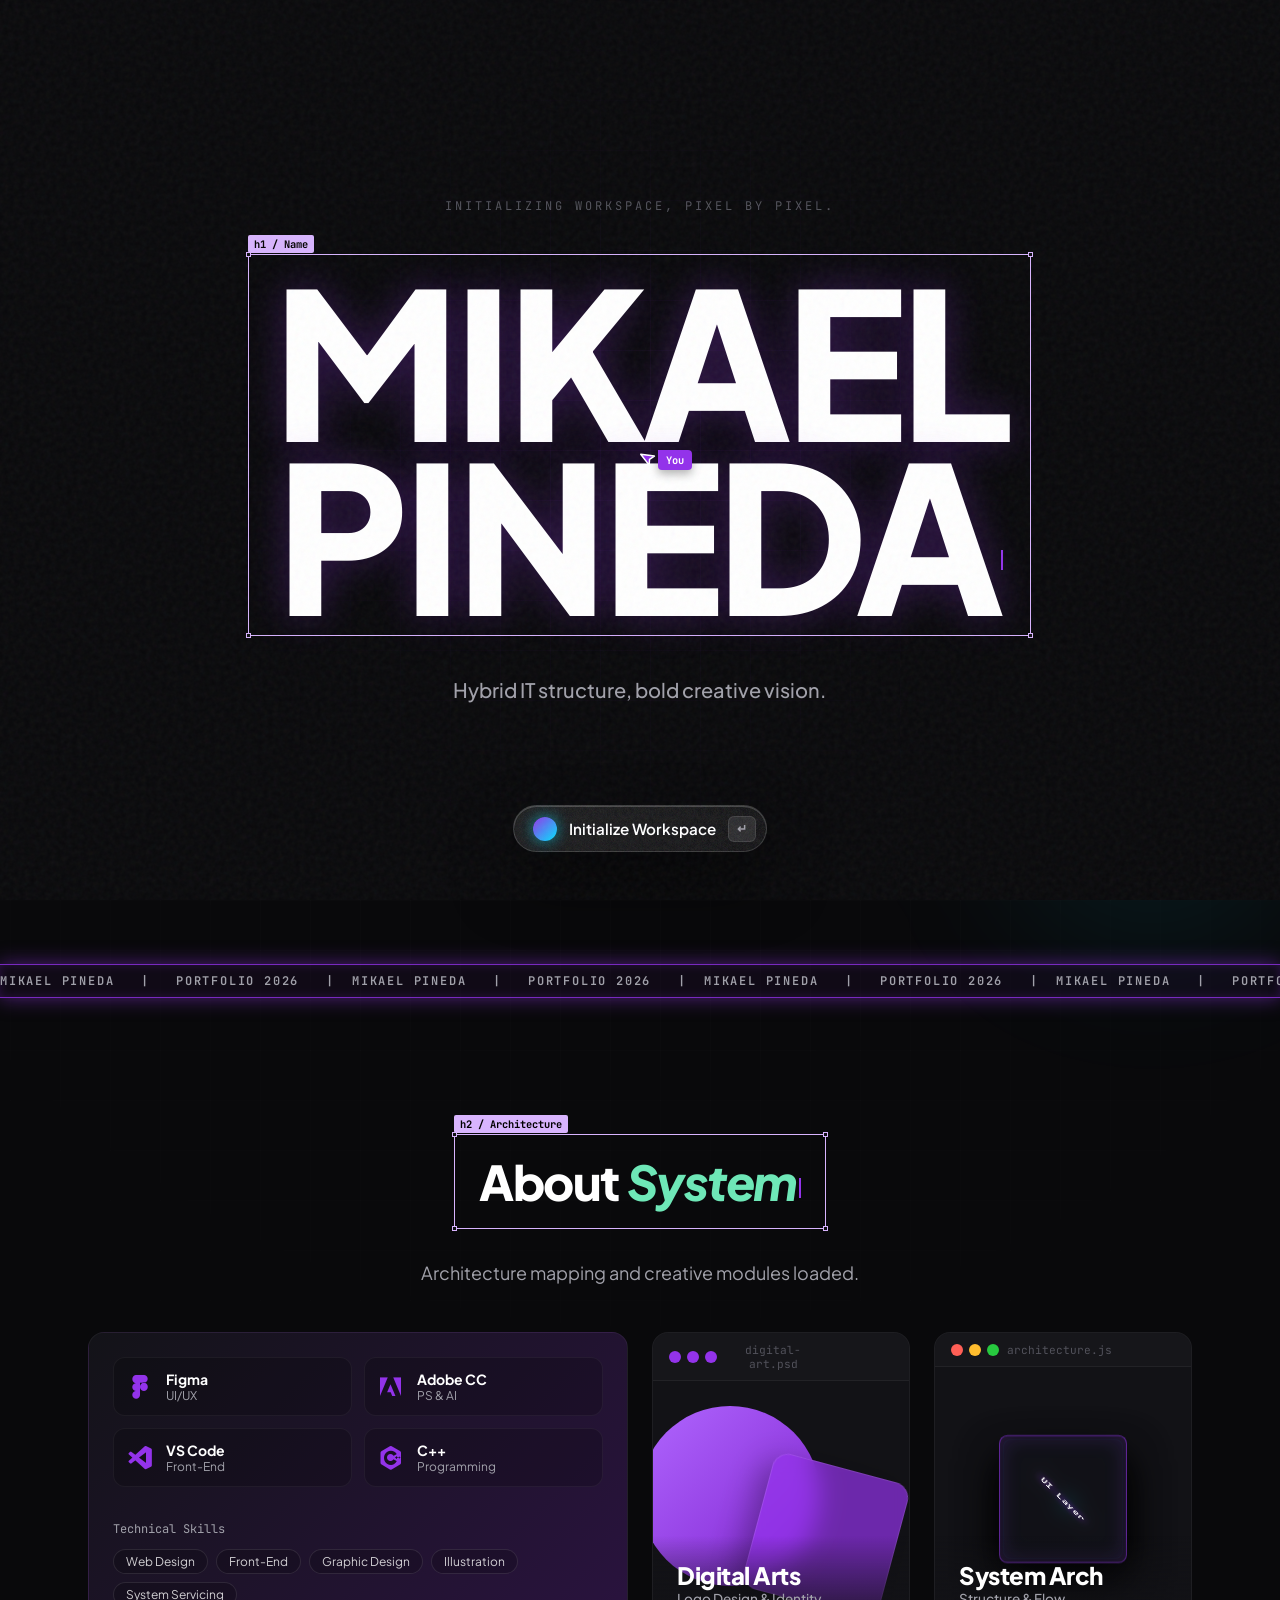
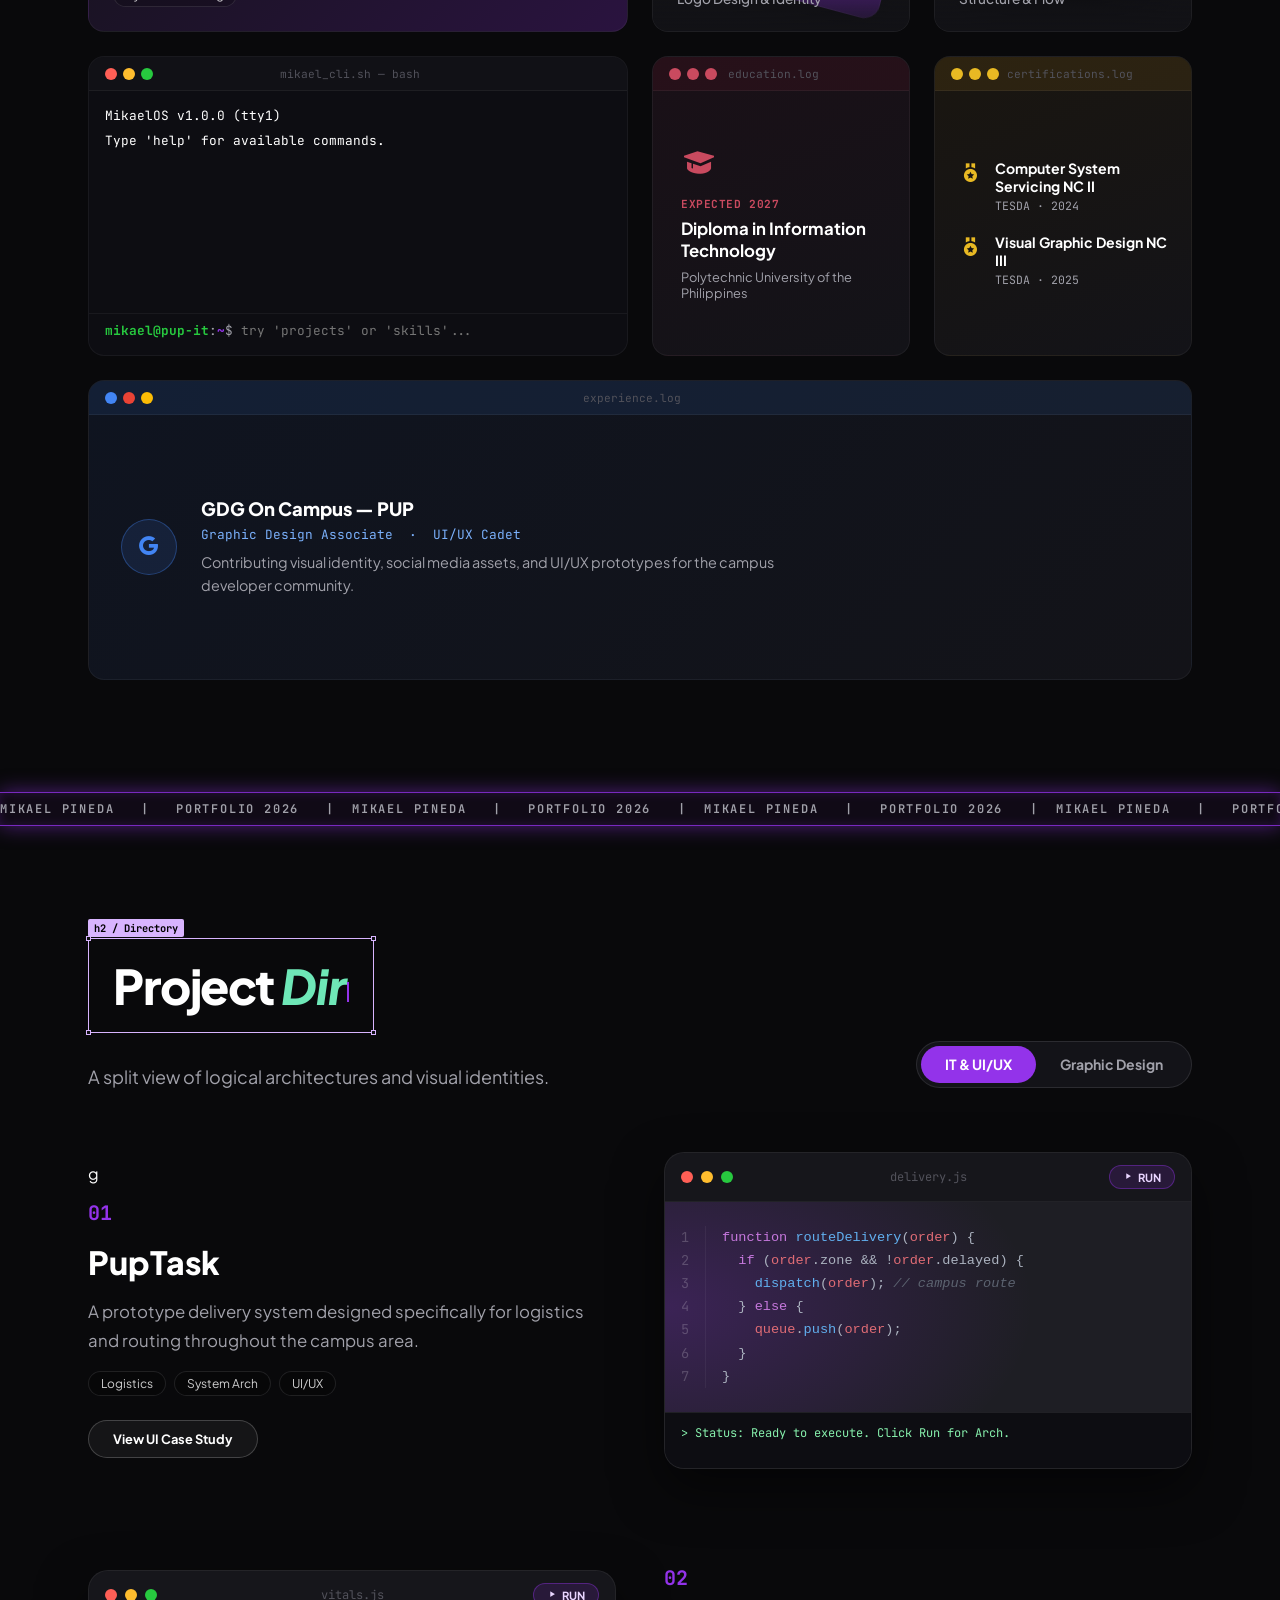
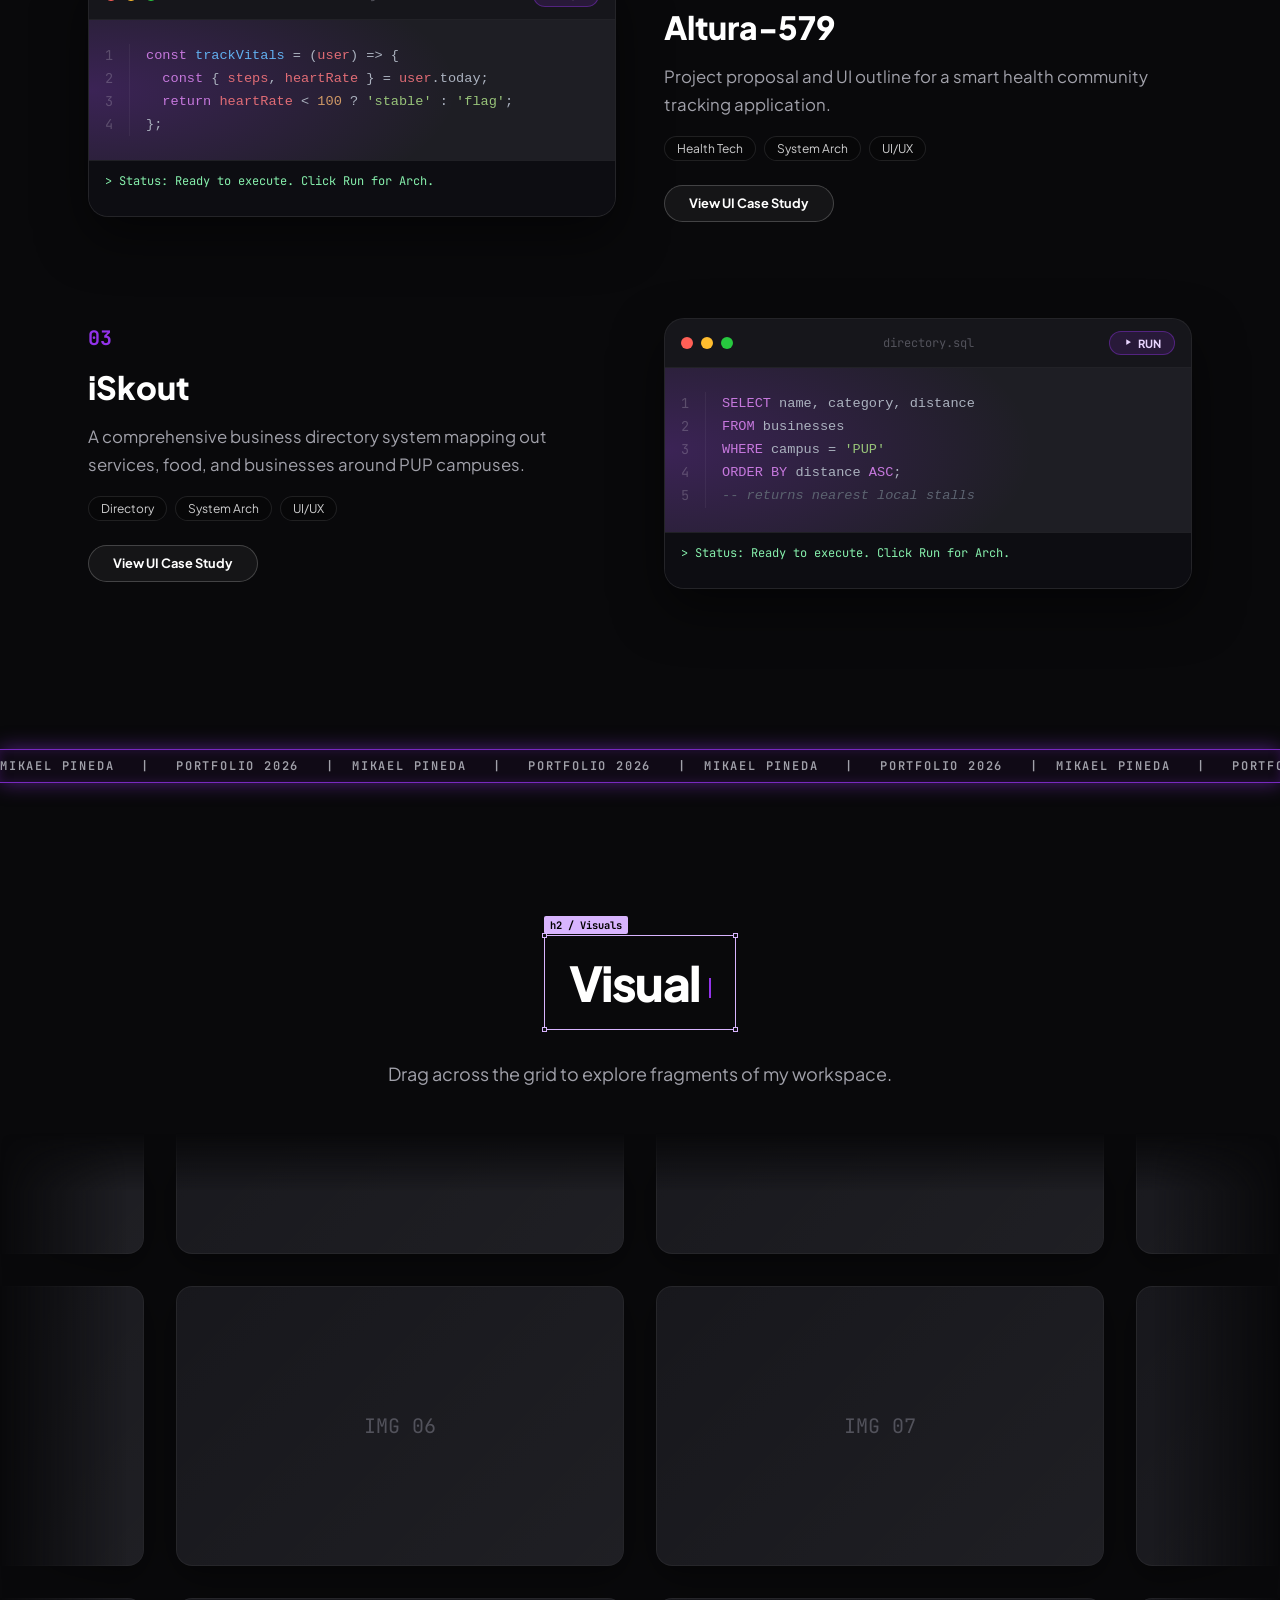
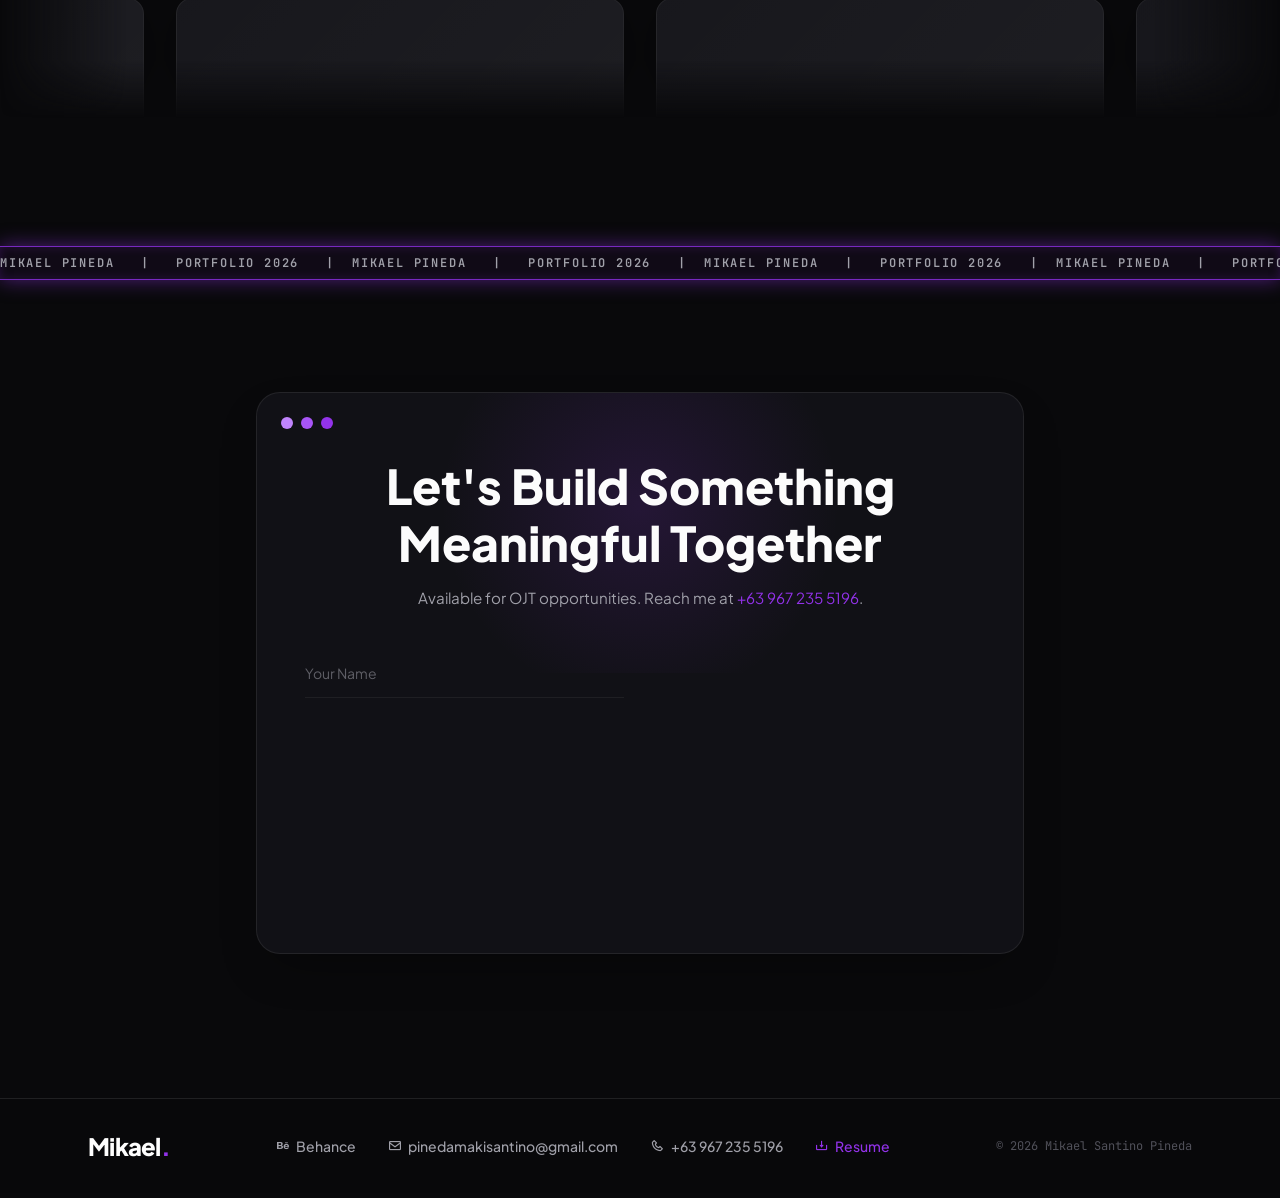
==== commit 0acb609f: "gsap" ====
--- a/index.html
+++ b/index.html
@@ -455,7 +455,7 @@
 
             <!-- Combined Project 1 -->
             <div class="it-project">
-              <div class="it-info">
+              <div class="it-info">g
                 <div class="project-num">01</div>
                 <h3>PupTask</h3>
                 <p>A prototype delivery system designed specifically for logistics and routing throughout the campus area.</p>
@@ -725,6 +725,8 @@
     </div>
   </footer>
 
+  <script src="gsap.min.js"></script>
+  
   <script src="script.js"></script>
 </body>
 </html>
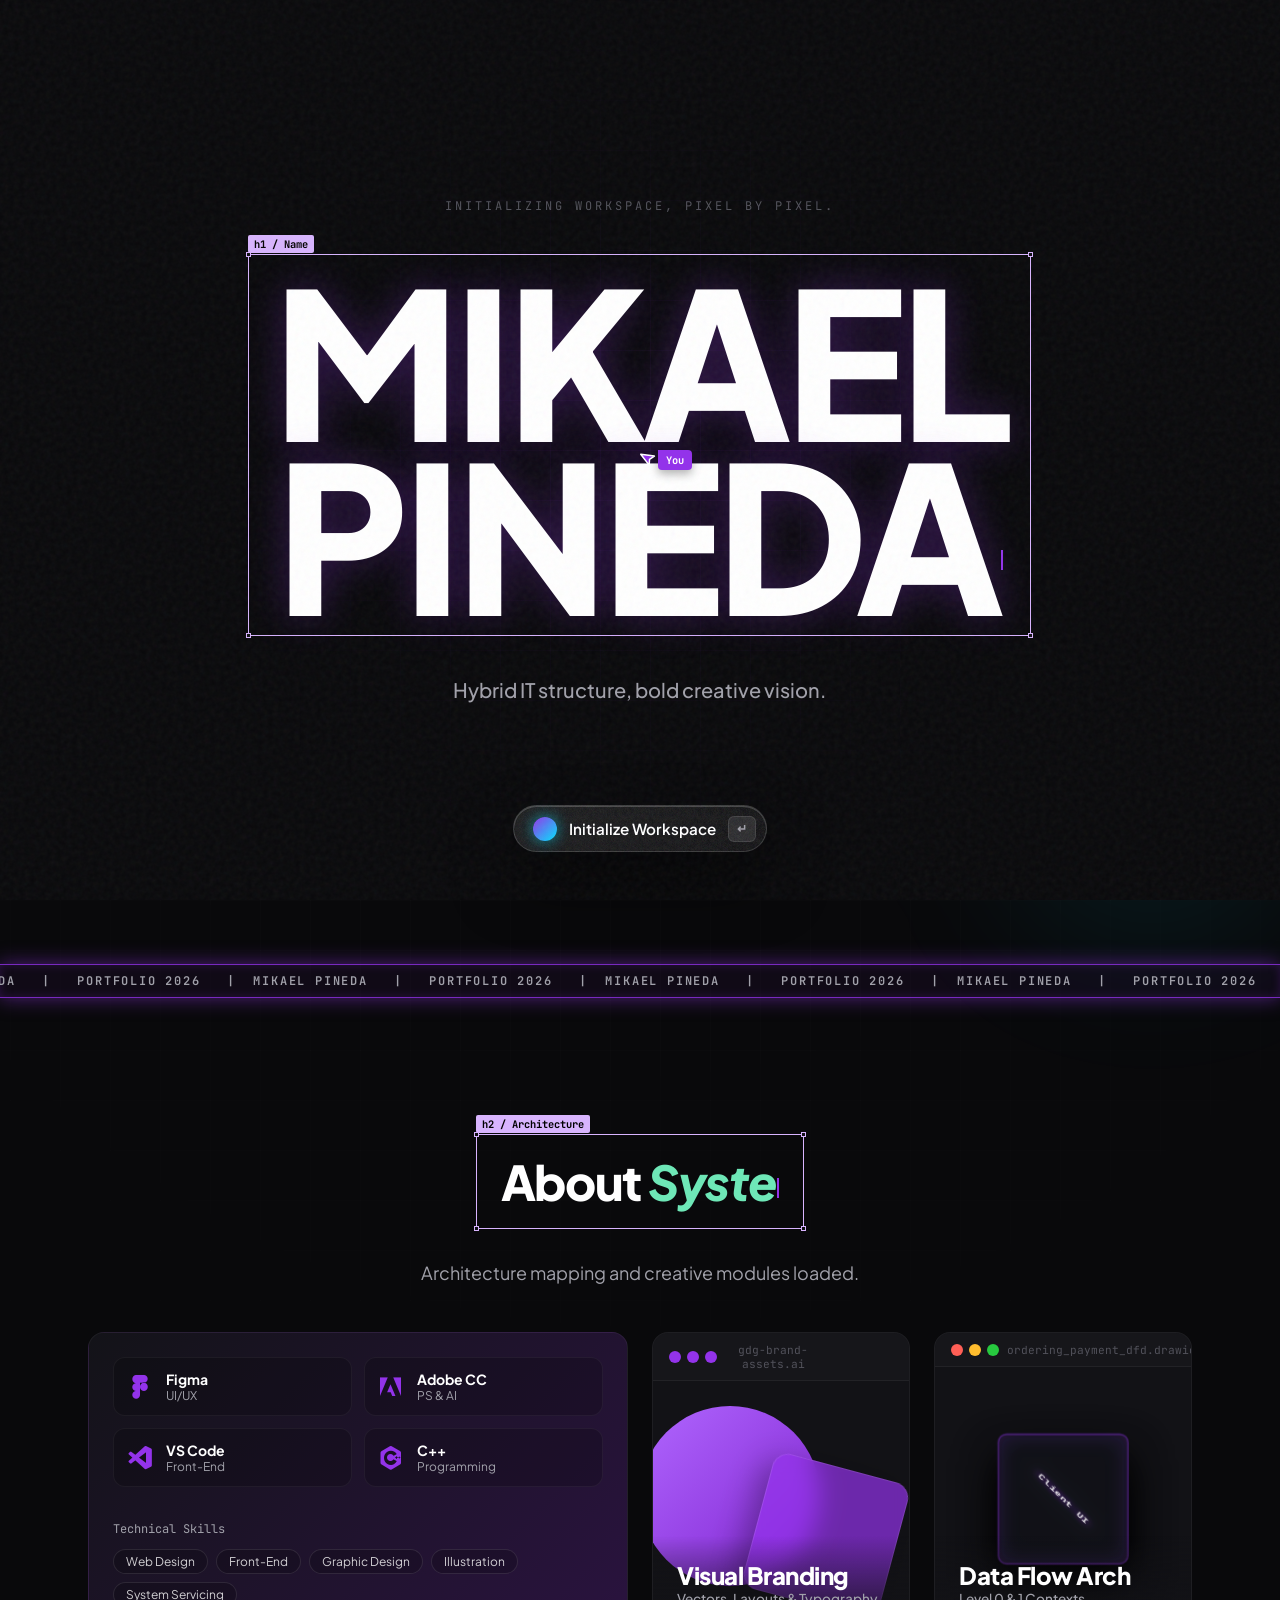
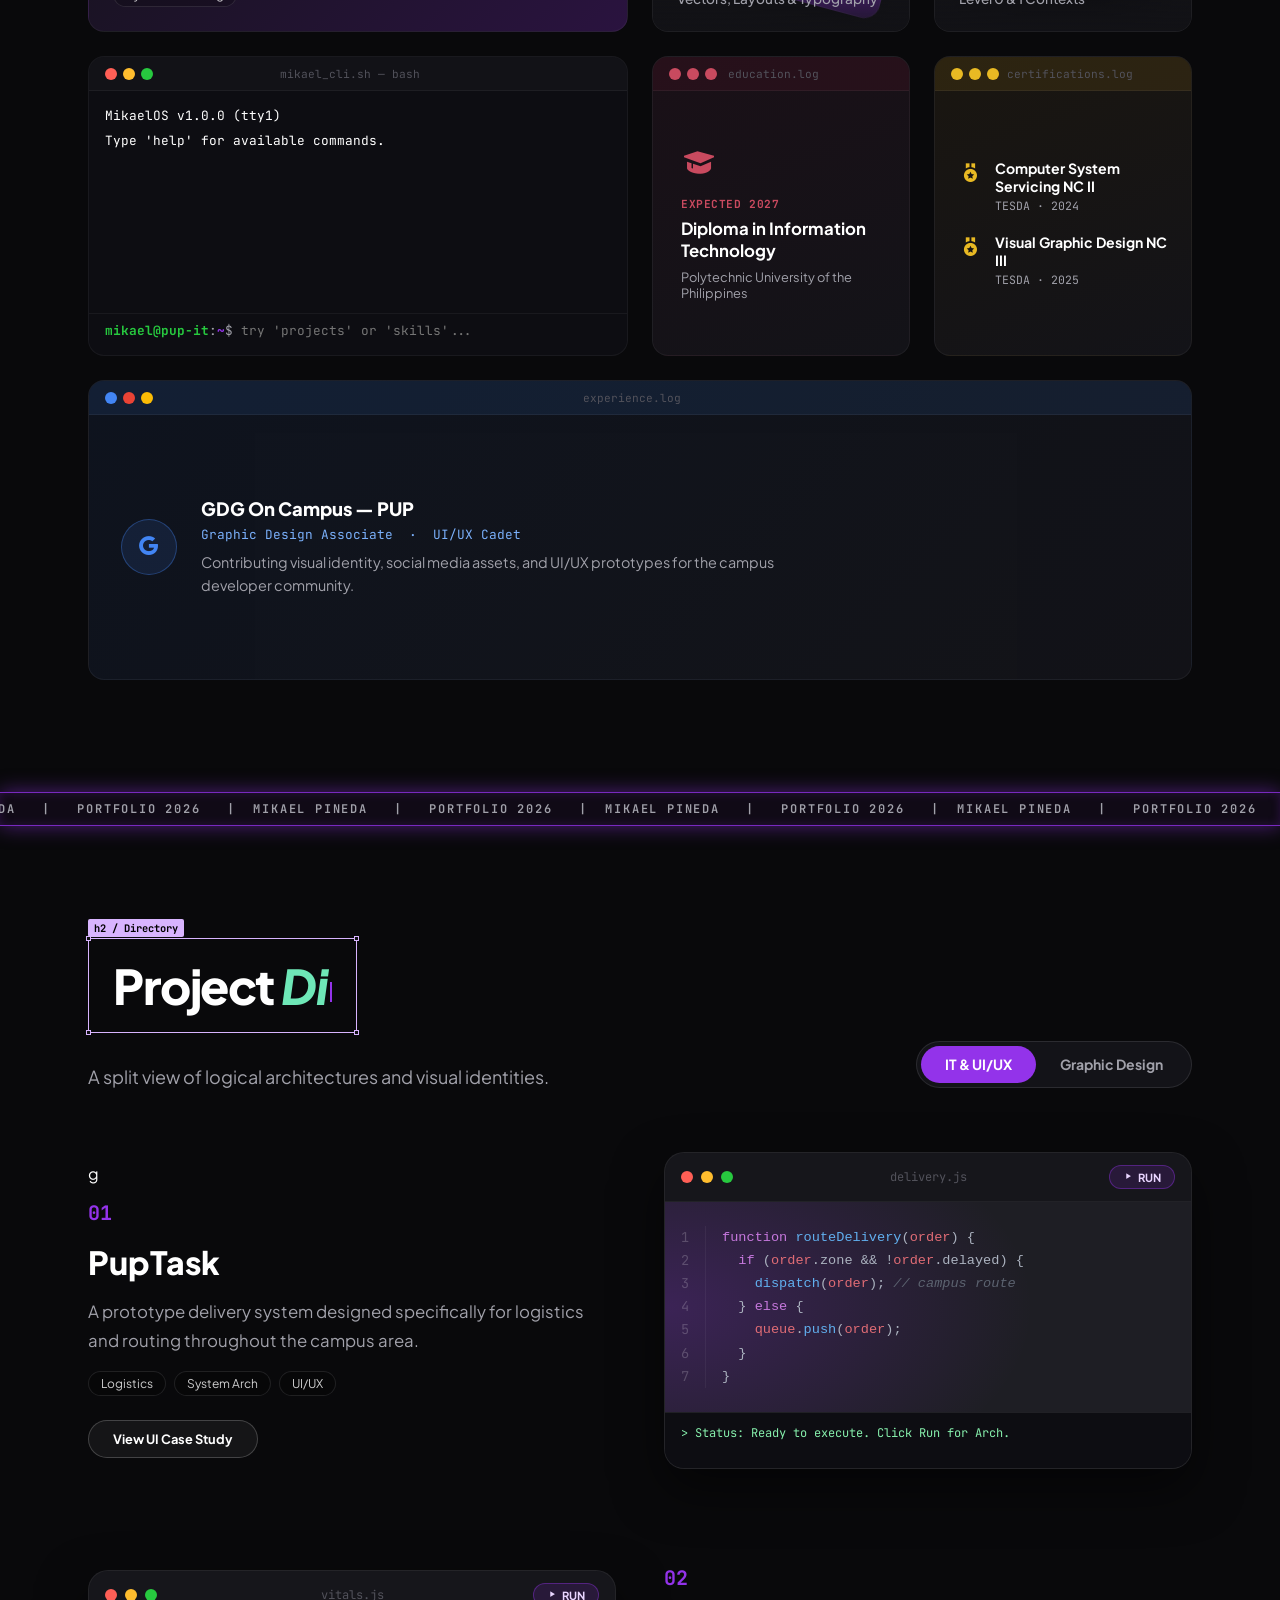
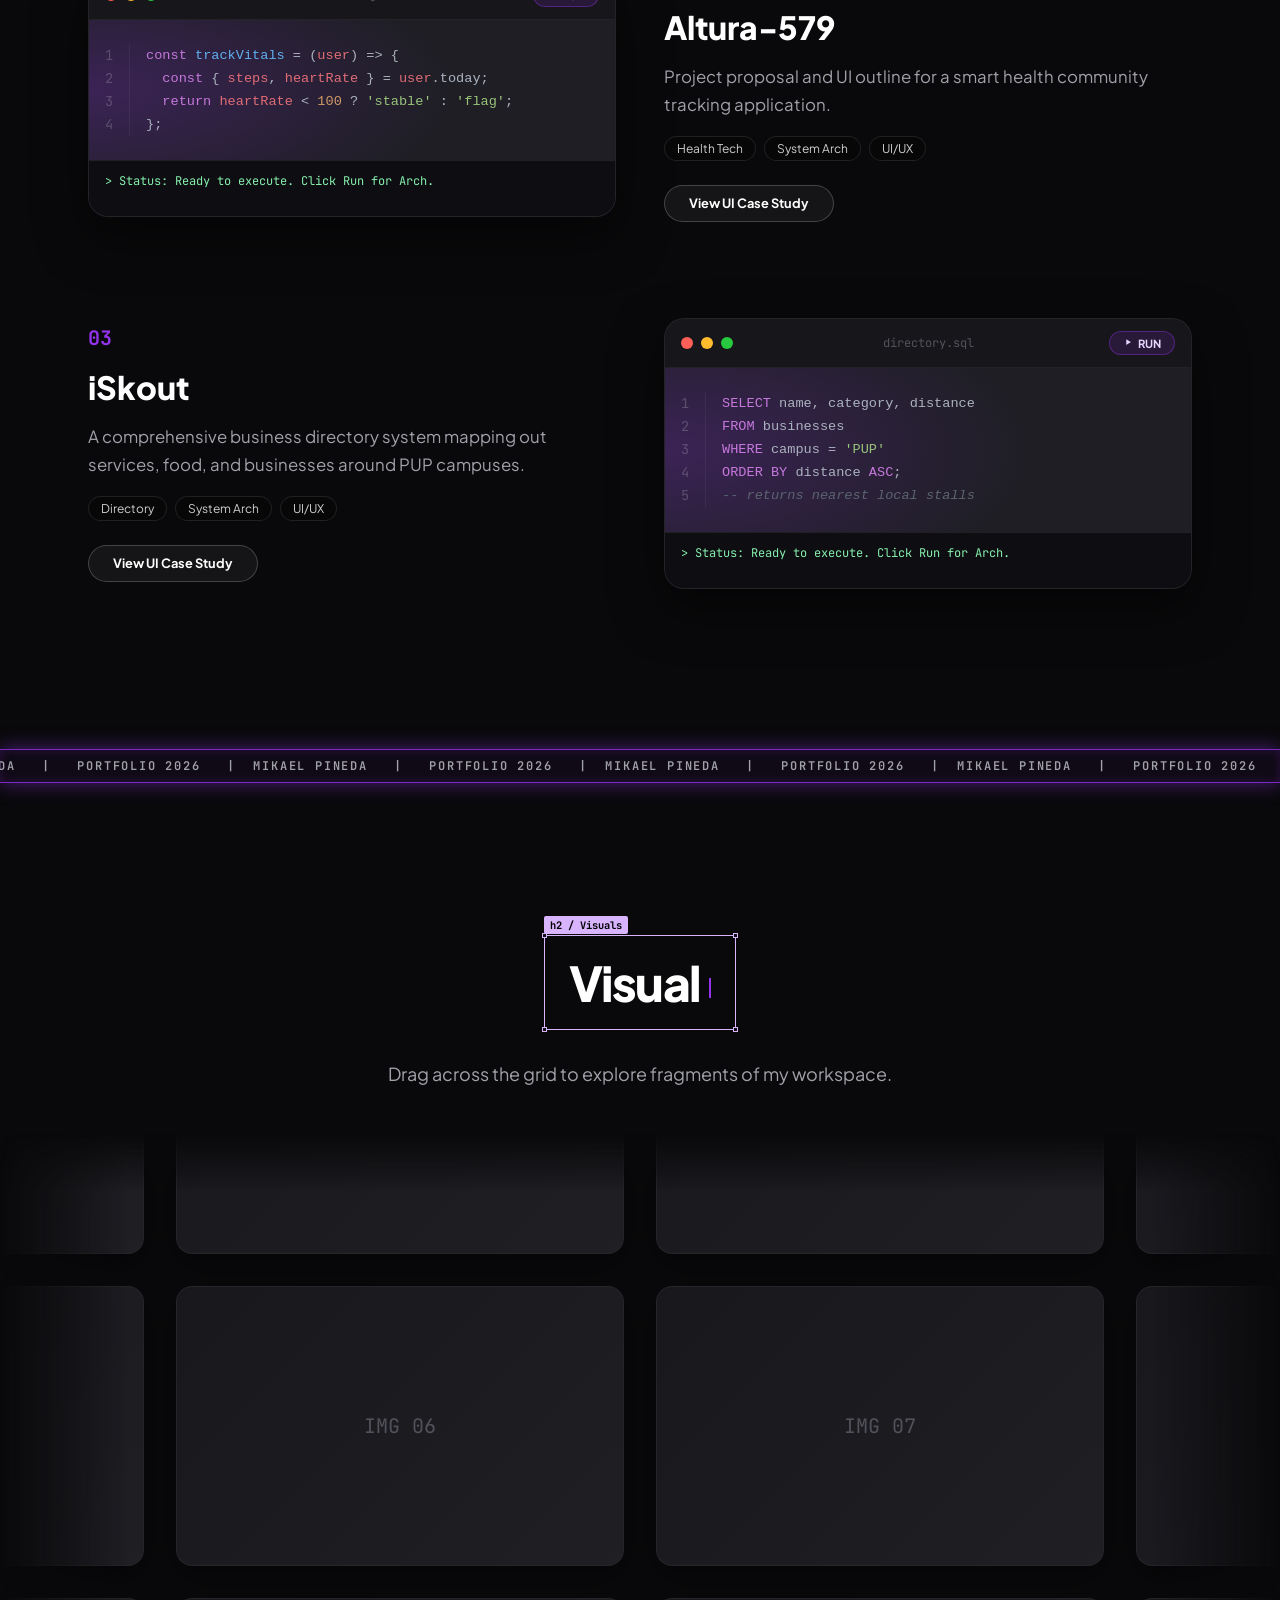
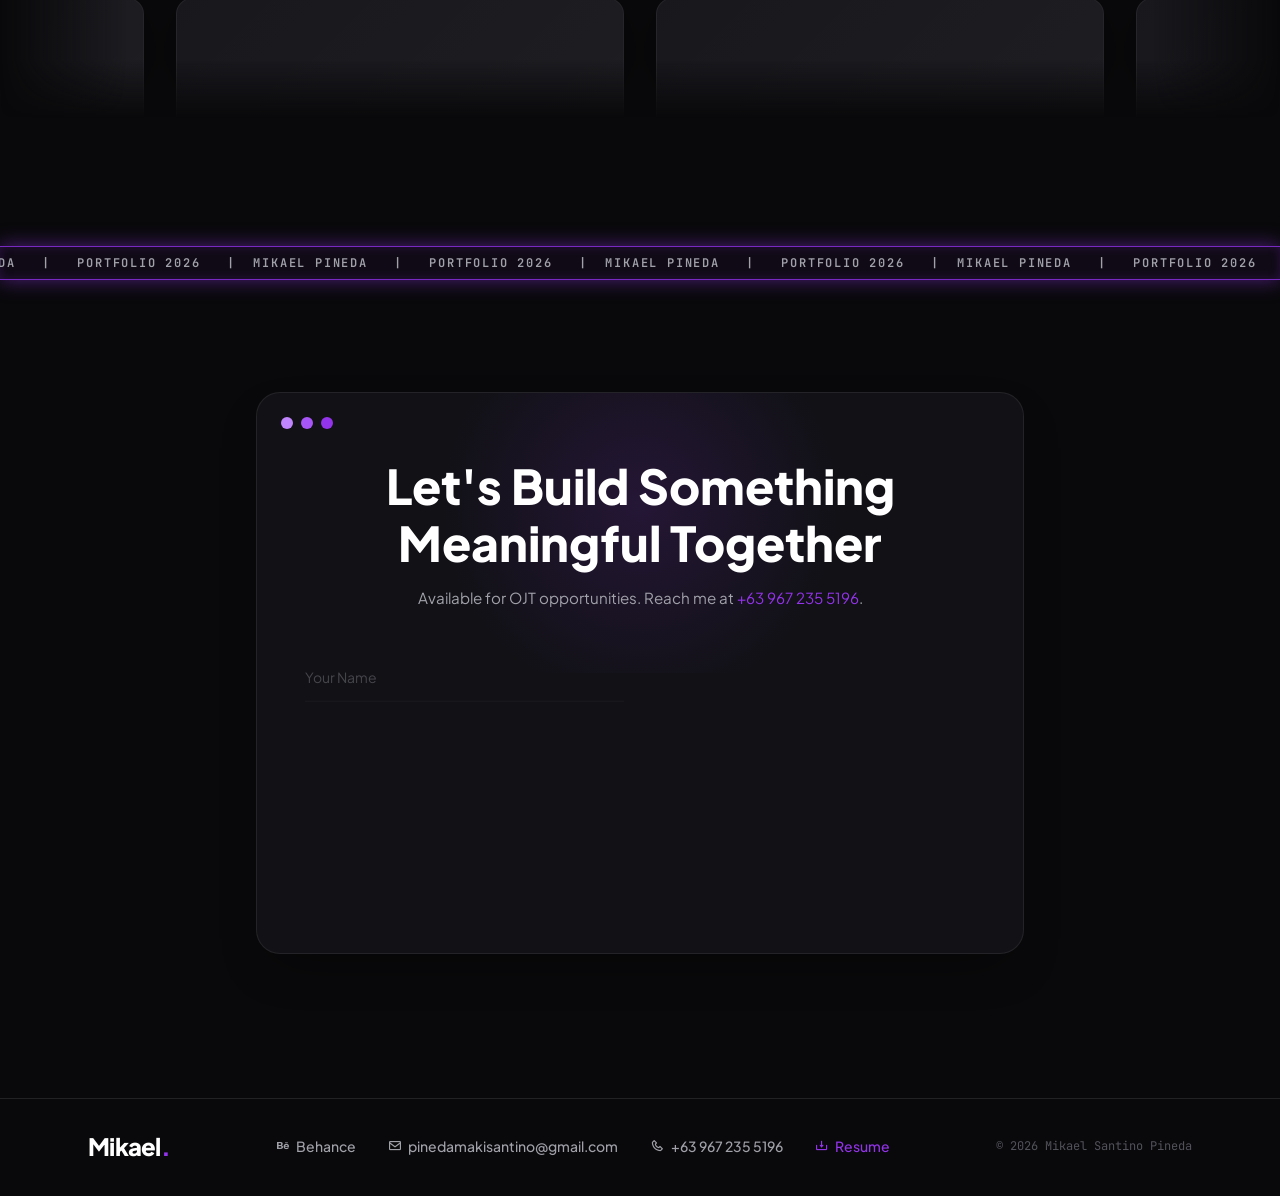
==== commit 247679bc: "lala" ====
--- a/index.html
+++ b/index.html
@@ -274,10 +274,10 @@
           </div>
 
           <!-- Card 2: Digital Arts -->
-          <div class="bento-card art-card reveal tilt-card" data-cursor="PEEK">
+          <div class="bento-card art-card tilt-card" data-cursor="PEEK">
             <div class="mac-bar purple">
               <div class="mac-dots"><span></span><span></span><span></span></div>
-              <div class="mac-title">digital-art.psd</div>
+              <div class="mac-title">gdg-brand-assets.ai</div>
               <div class="mac-spacer"></div>
             </div>
             <div class="art-canvas">
@@ -285,31 +285,32 @@
               <div class="art-square glass-effect"></div>
             </div>
             <div class="card-footer-abs solid-overlay">
-              <div class="card-footer-title">Digital Arts</div>
-              <div class="card-footer-sub">Logo Design & Identity</div>
+              <div class="card-footer-title">Visual Branding</div>
+              <div class="card-footer-sub">Vectors, Layouts & Typography</div>
             </div>
           </div>
 
           <!-- Card 3: 3D System Arch -->
-          <div class="bento-card arch-card reveal tilt-card" data-cursor="PEEK">
+          <div class="bento-card arch-card tilt-card" data-cursor="PEEK">
             <div class="mac-bar">
               <div class="mac-dots traffic"><span class="red"></span><span class="yellow"></span><span class="green"></span></div>
-              <div class="mac-title">architecture.js</div>
+              <div class="mac-title">ordering_payment_dfd.drawio</div>
               <div class="mac-spacer"></div>
             </div>
             <div class="arch-canvas">
               <div class="arch-3d">
                 <div class="arch-connector"></div>
-                <div class="arch-layer layer-top"><span>UI Layer</span></div>
-                <div class="arch-layer layer-mid"><span>API Gateway</span></div>
+                <!-- Updated Architecture Layers -->
+                <div class="arch-layer layer-top"><span>Client UI</span></div>
+                <div class="arch-layer layer-mid"><span>Payment Flow</span></div>
                 <div class="arch-layer layer-bot"><span>Database</span></div>
                 <div class="arch-packet"></div>
                 <div class="arch-packet delay"></div>
               </div>
             </div>
             <div class="card-footer-abs solid-overlay">
-              <div class="card-footer-title">System Arch</div>
-              <div class="card-footer-sub">Structure & Flow</div>
+              <div class="card-footer-title">Data Flow Arch</div>
+              <div class="card-footer-sub">Level 0 & 1 Contexts</div>
             </div>
           </div>
 
